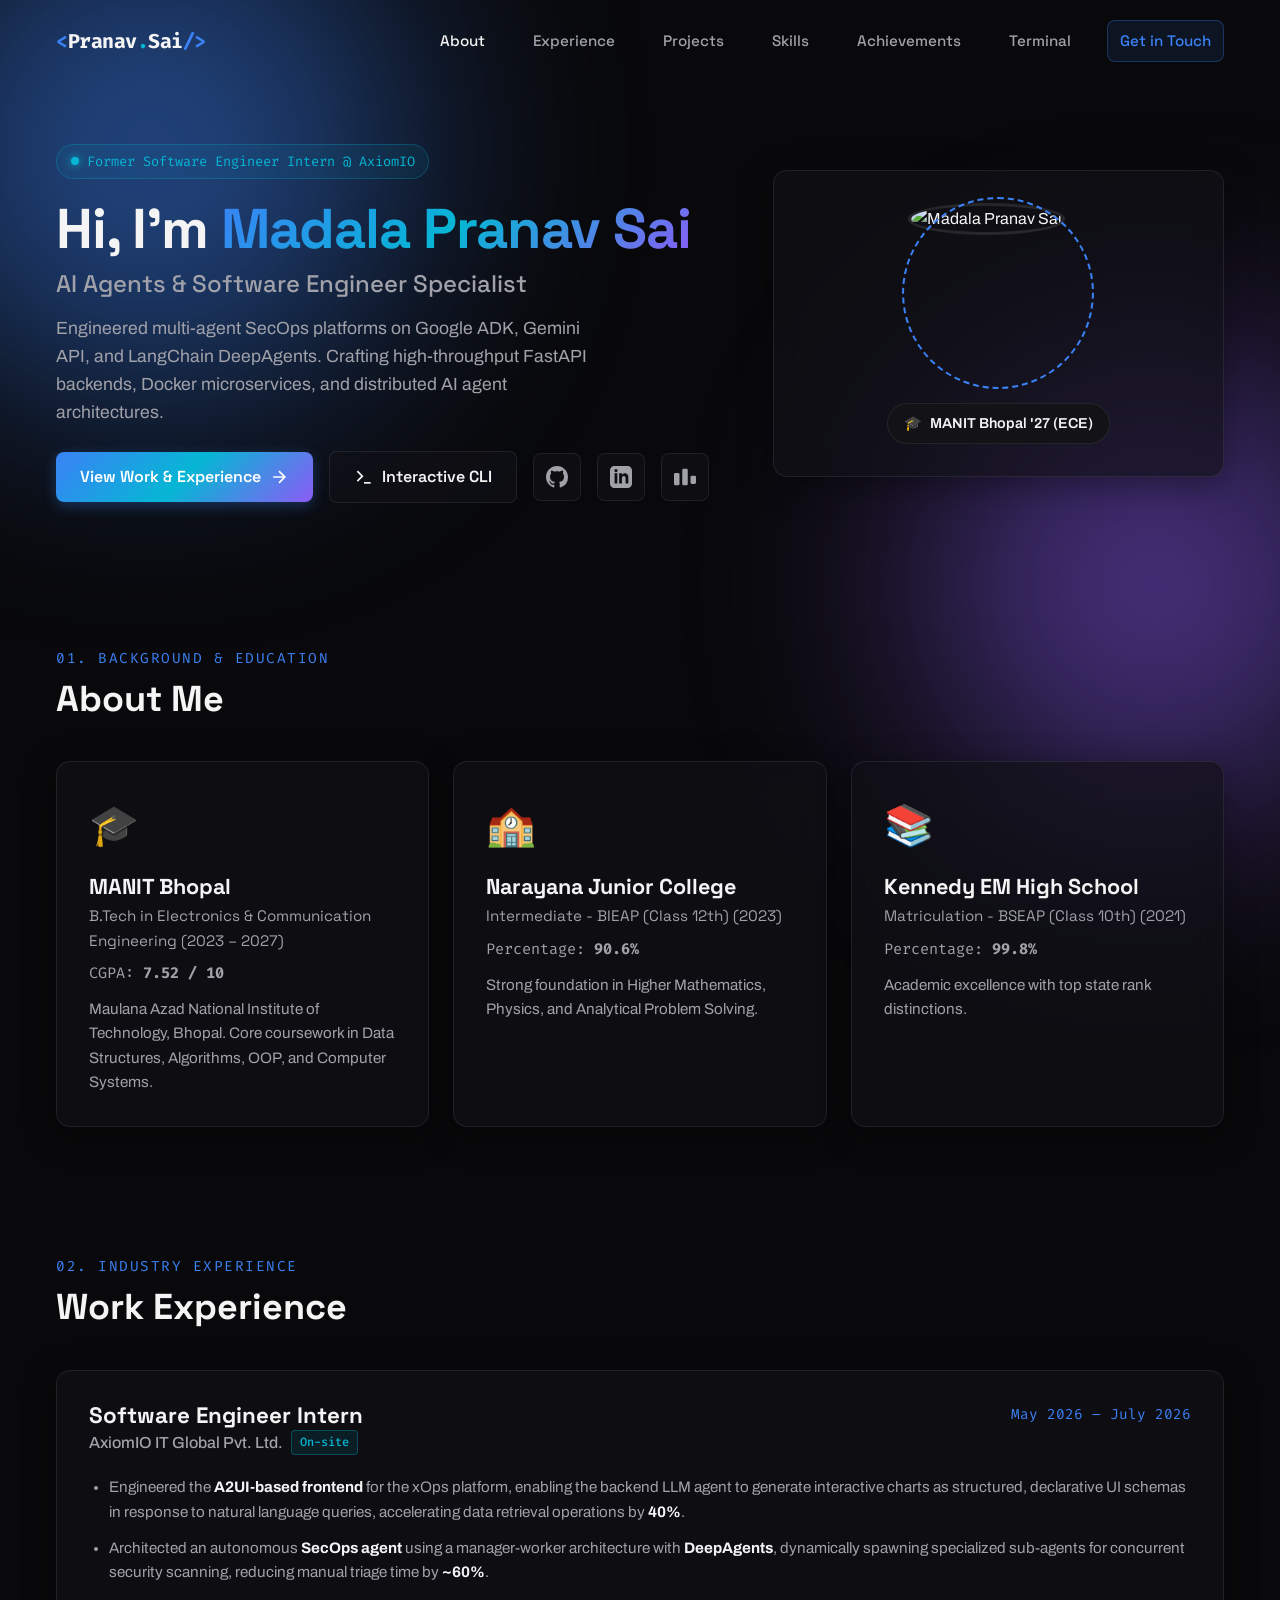
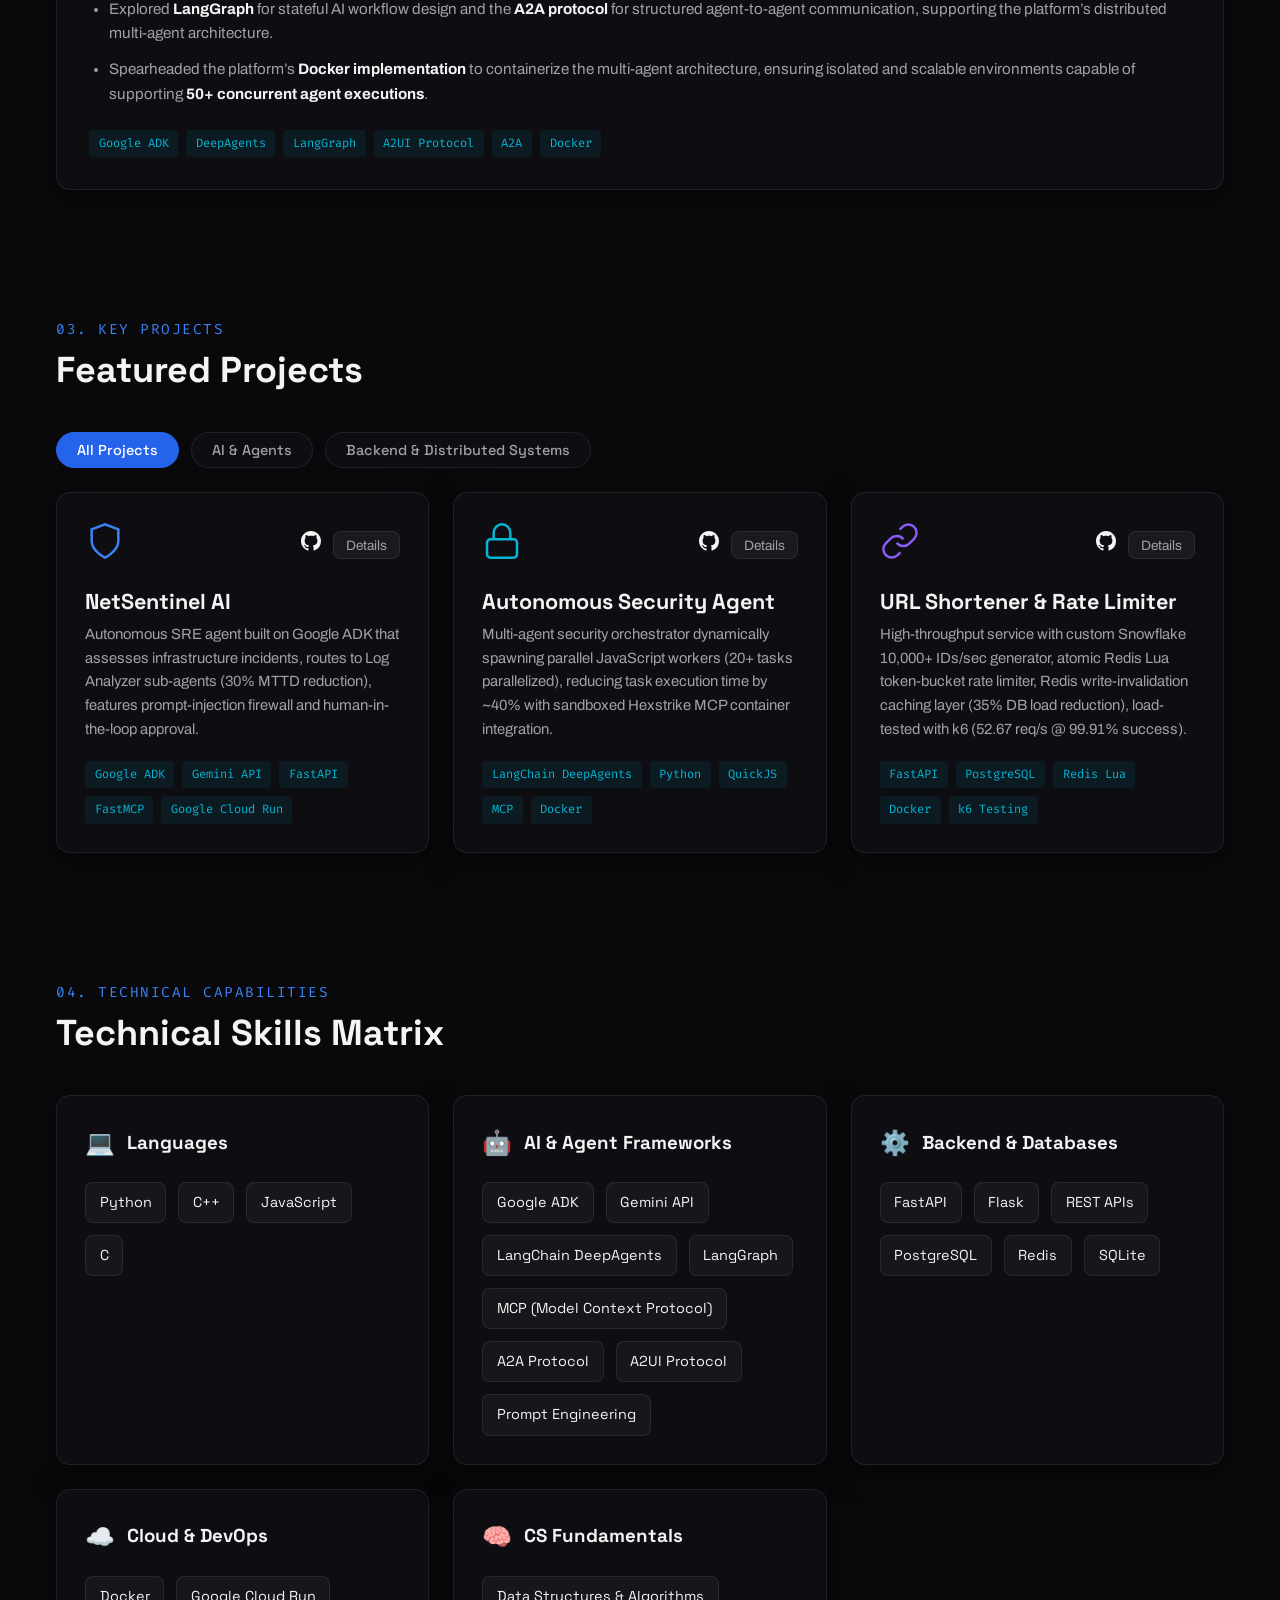
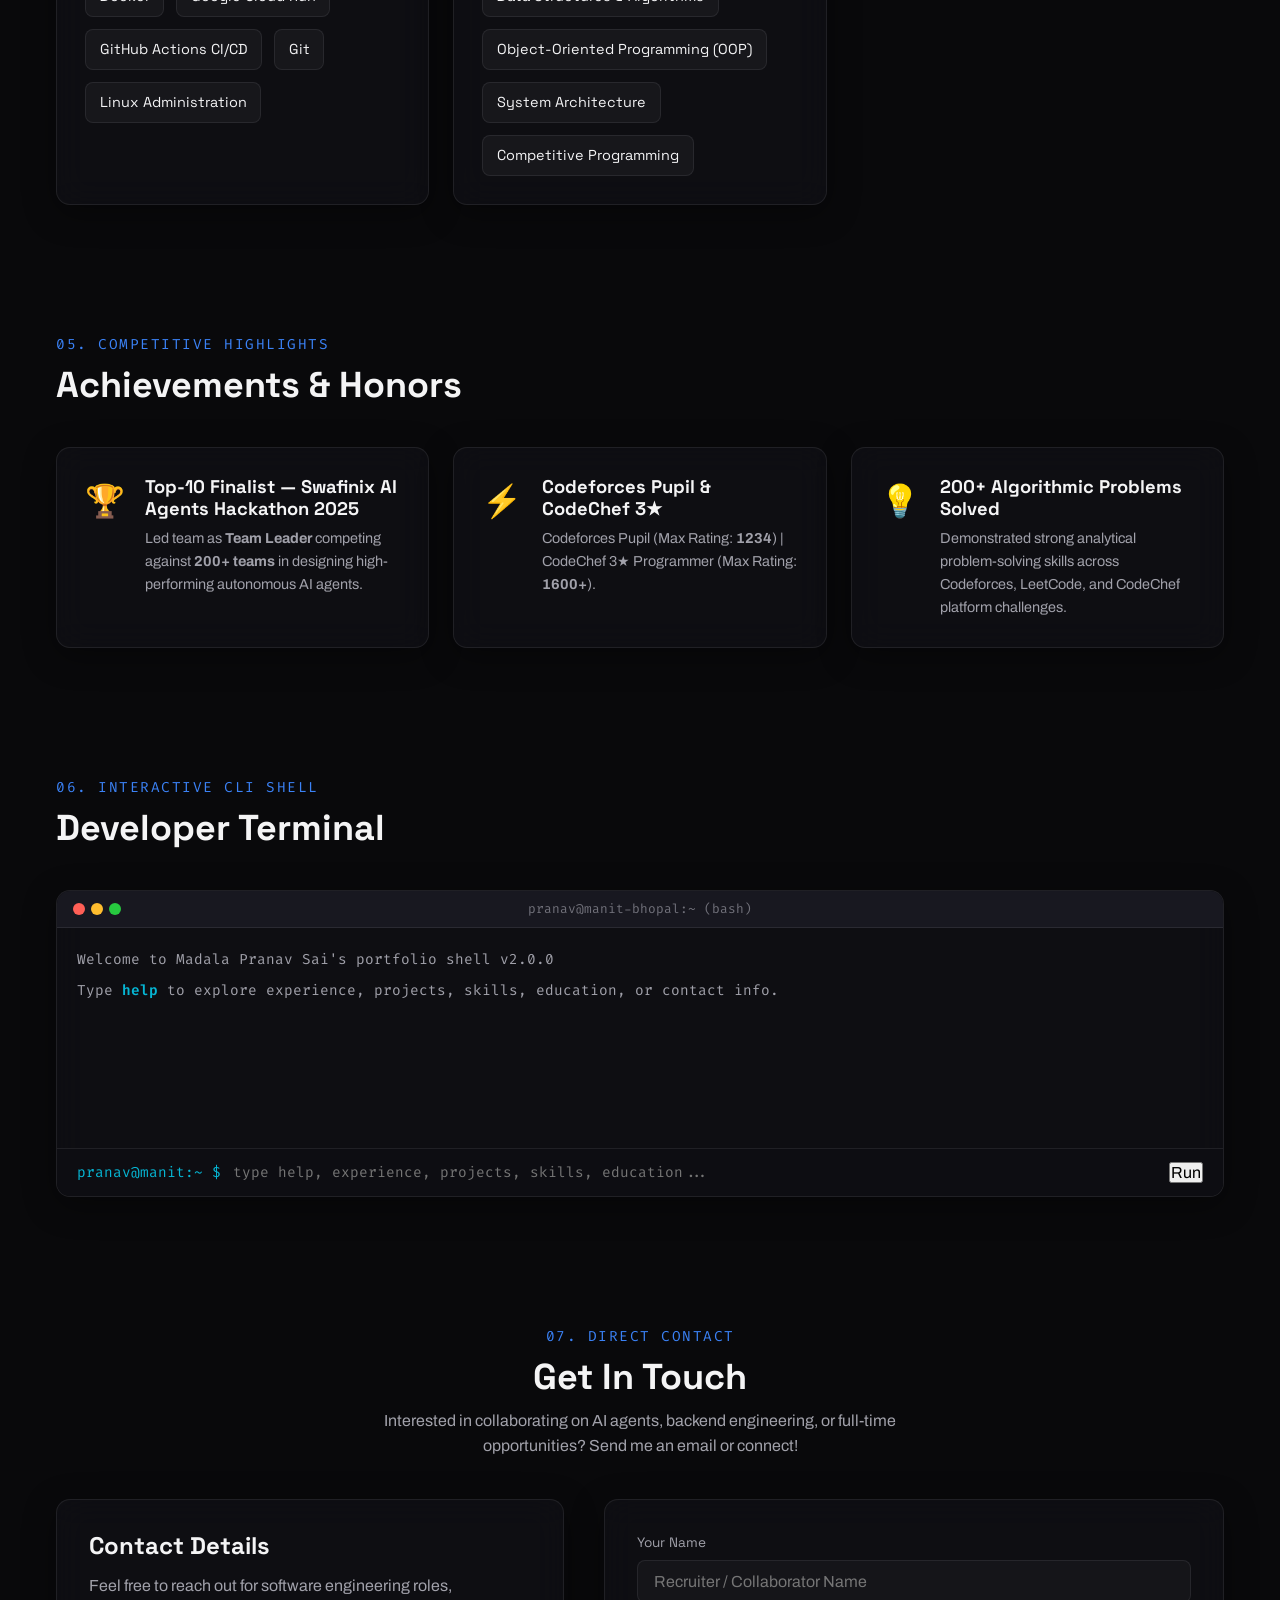
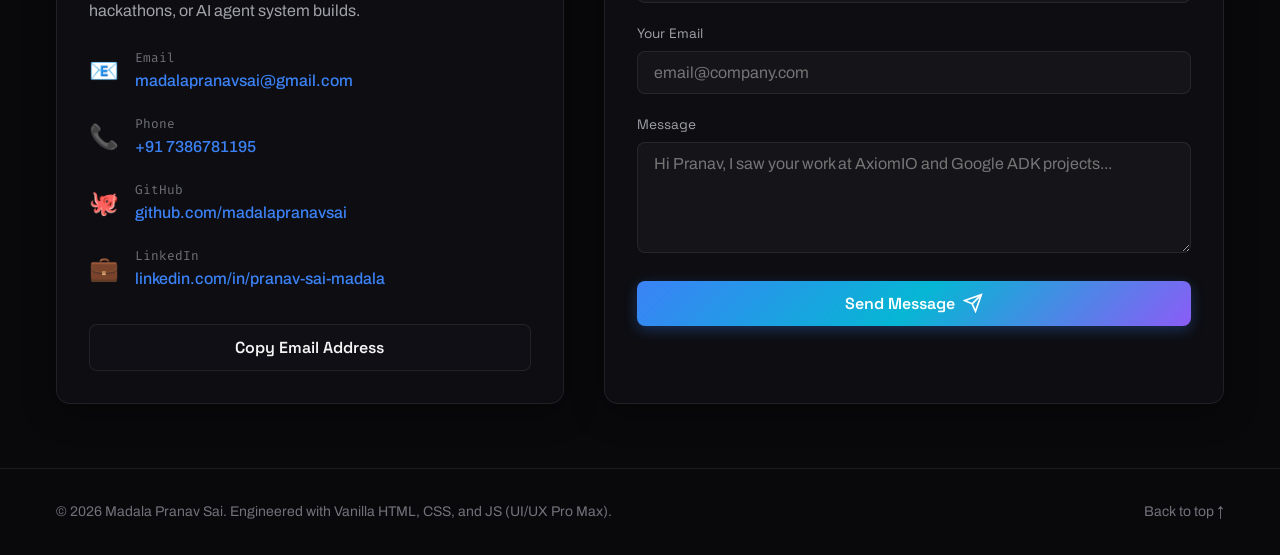
==== index.html @ f8df1060 "feat: initial commit for developer portfolio website with UI/UX Pro Max design system" ====
<!DOCTYPE html>
<html lang="en">
<head>
  <meta charset="UTF-8">
  <meta name="viewport" content="width=device-width, initial-scale=1.0">
  <title>Madala Pranav Sai | Software Engineer & AI Agents Specialist</title>
  <meta name="description" content="Portfolio of Madala Pranav Sai — Software Engineer Intern at AxiomIO, Google ADK & LangChain AI Agent Specialist, B.Tech ECE at MANIT Bhopal.">
  <meta property="og:title" content="Madala Pranav Sai | Portfolio">
  <meta property="og:description" content="Software Engineer specializing in AI Agents (Google ADK, LangChain), FastAPI, Cloud Run, Docker, and Security Systems.">
  <meta property="og:image" content="https://avatars.githubusercontent.com/u/201633219?v=4">
  <meta property="og:url" content="https://github.com/madalapranavsai">

  <!-- Google Fonts -->
  <link rel="preconnect" href="https://fonts.googleapis.com">
  <link rel="preconnect" href="https://fonts.gstatic.com" crossorigin>
  <link href="https://fonts.googleapis.com/css2?family=Archivo:ital,wght@0,300..900;1,300..900&family=Space+Grotesk:wght@300..700&family=Fira+Code:wght@400;500;600&display=swap" rel="stylesheet">

  <link rel="stylesheet" href="styles.css">
</head>
<body>

  <!-- Ambient Background Orbs -->
  <div class="ambient-glow orb-1"></div>
  <div class="ambient-glow orb-2"></div>

  <!-- Navigation Bar -->
  <header class="navbar" id="navbar">
    <div class="nav-container">
      <a href="#hero" class="nav-brand">
        <span class="brand-bracket">&lt;</span>Pranav<span class="brand-dot">.</span>Sai<span class="brand-bracket">/&gt;</span>
      </a>
      <nav class="nav-menu" id="nav-menu">
        <a href="#about" class="nav-link">About</a>
        <a href="#experience" class="nav-link">Experience</a>
        <a href="#projects" class="nav-link">Projects</a>
        <a href="#skills" class="nav-link">Skills</a>
        <a href="#achievements" class="nav-link">Achievements</a>
        <a href="#terminal" class="nav-link">Terminal</a>
        <a href="#contact" class="nav-link nav-cta">Get in Touch</a>
      </nav>
      <button class="hamburger" id="hamburger" aria-label="Toggle navigation">
        <span></span>
        <span></span>
        <span></span>
      </button>
    </div>
  </header>

  <!-- Hero Section -->
  <section class="hero-section" id="hero">
    <div class="container hero-container">
      <div class="hero-content">
        <div class="status-pill">
          <span class="status-dot"></span>
          <span>Former Software Engineer Intern @ AxiomIO</span>
        </div>
        <h1 class="hero-title">
          Hi, I'm <span class="gradient-text">Madala Pranav Sai</span>
        </h1>
        <h2 class="hero-subtitle">
          AI Agents & Software Engineer Specialist
        </h2>
        <p class="hero-description">
          Engineered multi-agent SecOps platforms on Google ADK, Gemini API, and LangChain DeepAgents. Crafting high-throughput FastAPI backends, Docker microservices, and distributed AI agent architectures.
        </p>

        <div class="hero-actions">
          <a href="#experience" class="btn btn-primary">
            <span>View Work &amp; Experience</span>
            <svg width="20" height="20" viewBox="0 0 24 24" fill="none" stroke="currentColor" stroke-width="2"><path d="M5 12h14M12 5l7 7-7 7"/></svg>
          </a>
          <a href="#terminal" class="btn btn-secondary">
            <svg width="20" height="20" viewBox="0 0 24 24" fill="none" stroke="currentColor" stroke-width="2"><polyline points="4 17 10 11 4 5"></polyline><line x1="12" y1="19" x2="20" y2="19"></line></svg>
            <span>Interactive CLI</span>
          </a>
          <a href="https://github.com/madalapranavsai" target="_blank" rel="noopener" class="btn btn-icon" title="GitHub">
            <svg width="22" height="22" viewBox="0 0 24 24" fill="currentColor"><path d="M12 0C5.37 0 0 5.37 0 12c0 5.31 3.435 9.795 8.205 11.385.6.105.825-.255.825-.57 0-.285-.015-1.23-.015-2.235-3.015.555-3.795-.735-4.035-1.41-.135-.345-.72-1.41-1.23-1.695-.42-.225-1.02-.78-.015-.795.945-.015 1.62.87 1.845 1.23 1.08 1.815 2.805 1.305 3.495.99.105-.78.42-1.305.765-1.605-2.67-.3-5.46-1.335-5.46-5.925 0-1.305.465-2.385 1.23-3.225-.12-.3-.54-1.53.12-3.18 0 0 1.005-.315 3.3 1.23.96-.27 1.98-.405 3-.405s2.04.135 3 .405c2.295-1.56 3.3-1.23 3.3-1.23.66 1.65.24 2.88.12 3.18.765.84 1.23 1.905 1.23 3.225 0 4.605-2.805 5.625-5.475 5.925.435.375.81 1.095.81 2.22 0 1.605-.015 2.895-.015 3.3 0 .315.225.69.825.57A12.02 12.02 0 0024 12c0-6.63-5.37-12-12-12z"/></svg>
          </a>
          <a href="https://linkedin.com/in/pranav-sai-madala" target="_blank" rel="noopener" class="btn btn-icon" title="LinkedIn">
            <svg width="22" height="22" viewBox="0 0 24 24" fill="currentColor"><path d="M19 0h-14c-2.761 0-5 2.239-5 5v14c0 2.761 2.239 5 5 5h14c2.762 0 5-2.239 5-5v-14c0-2.761-2.238-5-5-5zm-11 19h-3v-11h3v11zm-1.5-12.268c-.966 0-1.75-.79-1.75-1.764s.784-1.764 1.75-1.764 1.75.79 1.75 1.764-.783 1.764-1.75 1.764zm13.5 12.268h-3v-5.604c0-3.368-4-3.113-4 0v5.604h-3v-11h3v1.765c1.396-2.586 7-2.777 7 2.476v6.759z"/></svg>
          </a>
          <a href="https://codeforces.com/profile/madalapranavsai" target="_blank" rel="noopener" class="btn btn-icon" title="Codeforces">
            <svg width="22" height="22" viewBox="0 0 24 24" fill="currentColor"><path d="M4.5 7.5A1.5 1.5 0 0 1 6 9v10.5A1.5 1.5 0 0 1 4.5 21h-3A1.5 1.5 0 0 1 0 19.5V9A1.5 1.5 0 0 1 1.5 7.5h3zm9-4.5A1.5 1.5 0 0 1 15 4.5v15a1.5 1.5 0 0 1-1.5 1.5h-3A1.5 1.5 0 0 1 9 19.5v-15A1.5 1.5 0 0 1 10.5 3h3zm9 7.5a1.5 1.5 0 0 1 1.5 1.5v6a1.5 1.5 0 0 1-1.5 1.5h-3a1.5 1.5 0 0 1-1.5-1.5v-6a1.5 1.5 0 0 1 1.5-1.5h3z"/></svg>
          </a>
        </div>
      </div>

      <div class="hero-visual">
        <div class="avatar-card glass-card">
          <div class="avatar-wrapper">
            <img src="https://avatars.githubusercontent.com/u/201633219?v=4" alt="Madala Pranav Sai" class="avatar-img">
            <div class="avatar-ring"></div>
          </div>
          <div class="avatar-badge">
            <span class="badge-icon">🎓</span>
            <span>MANIT Bhopal '27 (ECE)</span>
          </div>
        </div>
      </div>
    </div>
  </section>

  <!-- About & Education Section -->
  <section class="section" id="about">
    <div class="container">
      <div class="section-header">
        <span class="section-tag">01. Background & Education</span>
        <h2 class="section-title">About Me</h2>
      </div>

      <div class="about-grid">
        <div class="about-card glass-card">
          <div class="card-icon">🎓</div>
          <h3>MANIT Bhopal</h3>
          <p class="card-subtitle">B.Tech in Electronics &amp; Communication Engineering (2023 – 2027)</p>
          <p class="card-meta">CGPA: <strong>7.52 / 10</strong></p>
          <p>Maulana Azad National Institute of Technology, Bhopal. Core coursework in Data Structures, Algorithms, OOP, and Computer Systems.</p>
        </div>

        <div class="about-card glass-card">
          <div class="card-icon">🏫</div>
          <h3>Narayana Junior College</h3>
          <p class="card-subtitle">Intermediate - BIEAP (Class 12th) (2023)</p>
          <p class="card-meta">Percentage: <strong>90.6%</strong></p>
          <p>Strong foundation in Higher Mathematics, Physics, and Analytical Problem Solving.</p>
        </div>

        <div class="about-card glass-card">
          <div class="card-icon">📚</div>
          <h3>Kennedy EM High School</h3>
          <p class="card-subtitle">Matriculation - BSEAP (Class 10th) (2021)</p>
          <p class="card-meta">Percentage: <strong>99.8%</strong></p>
          <p>Academic excellence with top state rank distinctions.</p>
        </div>
      </div>
    </div>
  </section>

  <!-- Work Experience Section -->
  <section class="section" id="experience">
    <div class="container">
      <div class="section-header">
        <span class="section-tag">02. Industry Experience</span>
        <h2 class="section-title">Work Experience</h2>
      </div>

      <div class="timeline">
        <div class="timeline-item glass-card">
          <div class="timeline-header">
            <div>
              <h3 class="role-title">Software Engineer Intern</h3>
              <p class="company-name">AxiomIO IT Global Pvt. Ltd. <span class="badge-on-site">On-site</span></p>
            </div>
            <span class="timeline-date">May 2026 – July 2026</span>
          </div>
          <ul class="timeline-bullets">
            <li>Engineered the <strong>A2UI-based frontend</strong> for the xOps platform, enabling the backend LLM agent to generate interactive charts as structured, declarative UI schemas in response to natural language queries, accelerating data retrieval operations by <strong>40%</strong>.</li>
            <li>Architected an autonomous <strong>SecOps agent</strong> using a manager-worker architecture with <strong>DeepAgents</strong>, dynamically spawning specialized sub-agents for concurrent security scanning, reducing manual triage time by <strong>~60%</strong>.</li>
            <li>Explored <strong>LangGraph</strong> for stateful AI workflow design and the <strong>A2A protocol</strong> for structured agent-to-agent communication, supporting the platform’s distributed multi-agent architecture.</li>
            <li>Spearheaded the platform’s <strong>Docker implementation</strong> to containerize the multi-agent architecture, ensuring isolated and scalable environments capable of supporting <strong>50+ concurrent agent executions</strong>.</li>
          </ul>
          <div class="timeline-tags">
            <span class="tag">Google ADK</span>
            <span class="tag">DeepAgents</span>
            <span class="tag">LangGraph</span>
            <span class="tag">A2UI Protocol</span>
            <span class="tag">A2A</span>
            <span class="tag">Docker</span>
          </div>
        </div>
      </div>
    </div>
  </section>

  <!-- Projects Section -->
  <section class="section" id="projects">
    <div class="container">
      <div class="section-header">
        <span class="section-tag">03. Key Projects</span>
        <h2 class="section-title">Featured Projects</h2>
      </div>

      <!-- Category Filter Tabs -->
      <div class="filter-tabs" id="project-filters">
        <button class="filter-btn active" data-filter="all">All Projects</button>
        <button class="filter-btn" data-filter="ai-agents">AI &amp; Agents</button>
        <button class="filter-btn" data-filter="systems">Backend &amp; Distributed Systems</button>
      </div>

      <!-- Project Cards Grid -->
      <div class="projects-grid" id="projects-grid">

        <!-- Project 1: NetSentinel AI -->
        <article class="project-card glass-card" data-category="ai-agents">
          <div class="project-header">
            <div class="project-folder">
              <svg width="40" height="40" viewBox="0 0 24 24" fill="none" stroke="var(--color-accent-blue)" stroke-width="1.5"><path d="M12 22s8-4 8-10V5l-8-3-8 3v7c0 6 8 10 8 10z"/></svg>
            </div>
            <div class="project-links">
              <a href="https://github.com/madalapranavsai/NetSentinel-AI" target="_blank" rel="noopener" aria-label="GitHub Repo">
                <svg width="20" height="20" viewBox="0 0 24 24" fill="currentColor"><path d="M12 0C5.37 0 0 5.37 0 12c0 5.31 3.435 9.795 8.205 11.385.6.105.825-.255.825-.57 0-.285-.015-1.23-.015-2.235-3.015.555-3.795-.735-4.035-1.41-.135-.345-.72-1.41-1.23-1.695-.42-.225-1.02-.78-.015-.795.945-.015 1.62.87 1.845 1.23 1.08 1.815 2.805 1.305 3.495.99.105-.78.42-1.305.765-1.605-2.67-.3-5.46-1.335-5.46-5.925 0-1.305.465-2.385 1.23-3.225-.12-.3-.54-1.53.12-3.18 0 0 1.005-.315 3.3 1.23.96-.27 1.98-.405 3-.405s2.04.135 3 .405c2.295-1.56 3.3-1.23 3.3-1.23.66 1.65.24 2.88.12 3.18.765.84 1.23 1.905 1.23 3.225 0 4.605-2.805 5.625-5.475 5.925.435.375.81 1.095.81 2.22 0 1.605-.015 2.895-.015 3.3 0 .315.225.69.825.57A12.02 12.02 0 0024 12c0-6.63-5.37-12-12-12z"/></svg>
              </a>
              <button class="btn-details" data-modal="modal-netsentinel">Details</button>
            </div>
          </div>
          <h3 class="project-title">NetSentinel AI</h3>
          <p class="project-desc">Autonomous SRE agent built on Google ADK that assesses infrastructure incidents, routes to Log Analyzer sub-agents (30% MTTD reduction), features prompt-injection firewall and human-in-the-loop approval.</p>
          <div class="project-tags">
            <span class="tag">Google ADK</span>
            <span class="tag">Gemini API</span>
            <span class="tag">FastAPI</span>
            <span class="tag">FastMCP</span>
            <span class="tag">Google Cloud Run</span>
          </div>
        </article>

        <!-- Project 2: Autonomous Security Agent -->
        <article class="project-card glass-card" data-category="ai-agents">
          <div class="project-header">
            <div class="project-folder">
              <svg width="40" height="40" viewBox="0 0 24 24" fill="none" stroke="var(--color-accent-cyan)" stroke-width="1.5"><rect x="3" y="11" width="18" height="11" rx="2" ry="2"></rect><path d="M7 11V7a5 5 0 0 1 10 0v4"></path></svg>
            </div>
            <div class="project-links">
              <a href="https://github.com/madalapranavsai/security-agent" target="_blank" rel="noopener" aria-label="GitHub Repo">
                <svg width="20" height="20" viewBox="0 0 24 24" fill="currentColor"><path d="M12 0C5.37 0 0 5.37 0 12c0 5.31 3.435 9.795 8.205 11.385.6.105.825-.255.825-.57 0-.285-.015-1.23-.015-2.235-3.015.555-3.795-.735-4.035-1.41-.135-.345-.72-1.41-1.23-1.695-.42-.225-1.02-.78-.015-.795.945-.015 1.62.87 1.845 1.23 1.08 1.815 2.805 1.305 3.495.99.105-.78.42-1.305.765-1.605-2.67-.3-5.46-1.335-5.46-5.925 0-1.305.465-2.385 1.23-3.225-.12-.3-.54-1.53.12-3.18 0 0 1.005-.315 3.3 1.23.96-.27 1.98-.405 3-.405s2.04.135 3 .405c2.295-1.56 3.3-1.23 3.3-1.23.66 1.65.24 2.88.12 3.18.765.84 1.23 1.905 1.23 3.225 0 4.605-2.805 5.625-5.475 5.925.435.375.81 1.095.81 2.22 0 1.605-.015 2.895-.015 3.3 0 .315.225.69.825.57A12.02 12.02 0 0024 12c0-6.63-5.37-12-12-12z"/></svg>
              </a>
              <button class="btn-details" data-modal="modal-secagent">Details</button>
            </div>
          </div>
          <h3 class="project-title">Autonomous Security Agent</h3>
          <p class="project-desc">Multi-agent security orchestrator dynamically spawning parallel JavaScript workers (20+ tasks parallelized), reducing task execution time by ~40% with sandboxed Hexstrike MCP container integration.</p>
          <div class="project-tags">
            <span class="tag">LangChain DeepAgents</span>
            <span class="tag">Python</span>
            <span class="tag">QuickJS</span>
            <span class="tag">MCP</span>
            <span class="tag">Docker</span>
          </div>
        </article>

        <!-- Project 3: URL Shortener & Rate Limiter -->
        <article class="project-card glass-card" data-category="systems">
          <div class="project-header">
            <div class="project-folder">
              <svg width="40" height="40" viewBox="0 0 24 24" fill="none" stroke="var(--color-accent-violet)" stroke-width="1.5"><path d="M10 13a5 5 0 0 0 7.54.54l3-3a5 5 0 0 0-7.07-7.07l-1.72 1.71"/><path d="M14 11a5 5 0 0 0-7.54-.54l-3 3a5 5 0 0 0 7.07 7.07l1.71-1.71"/></svg>
            </div>
            <div class="project-links">
              <a href="https://github.com/madalapranavsai/shortner" target="_blank" rel="noopener" aria-label="GitHub Repo">
                <svg width="20" height="20" viewBox="0 0 24 24" fill="currentColor"><path d="M12 0C5.37 0 0 5.37 0 12c0 5.31 3.435 9.795 8.205 11.385.6.105.825-.255.825-.57 0-.285-.015-1.23-.015-2.235-3.015.555-3.795-.735-4.035-1.41-.135-.345-.72-1.41-1.23-1.695-.42-.225-1.02-.78-.015-.795.945-.015 1.62.87 1.845 1.23 1.08 1.815 2.805 1.305 3.495.99.105-.78.42-1.305.765-1.605-2.67-.3-5.46-1.335-5.46-5.925 0-1.305.465-2.385 1.23-3.225-.12-.3-.54-1.53.12-3.18 0 0 1.005-.315 3.3 1.23.96-.27 1.98-.405 3-.405s2.04.135 3 .405c2.295-1.56 3.3-1.23 3.3-1.23.66 1.65.24 2.88.12 3.18.765.84 1.23 1.905 1.23 3.225 0 4.605-2.805 5.625-5.475 5.925.435.375.81 1.095.81 2.22 0 1.605-.015 2.895-.015 3.3 0 .315.225.69.825.57A12.02 12.02 0 0024 12c0-6.63-5.37-12-12-12z"/></svg>
              </a>
              <button class="btn-details" data-modal="modal-shortener">Details</button>
            </div>
          </div>
          <h3 class="project-title">URL Shortener &amp; Rate Limiter</h3>
          <p class="project-desc">High-throughput service with custom Snowflake 10,000+ IDs/sec generator, atomic Redis Lua token-bucket rate limiter, Redis write-invalidation caching layer (35% DB load reduction), load-tested with k6 (52.67 req/s @ 99.91% success).</p>
          <div class="project-tags">
            <span class="tag">FastAPI</span>
            <span class="tag">PostgreSQL</span>
            <span class="tag">Redis Lua</span>
            <span class="tag">Docker</span>
            <span class="tag">k6 Testing</span>
          </div>
        </article>

      </div>
    </div>
  </section>

  <!-- Technical Skills Section -->
  <section class="section" id="skills">
    <div class="container">
      <div class="section-header">
        <span class="section-tag">04. Technical Capabilities</span>
        <h2 class="section-title">Technical Skills Matrix</h2>
      </div>

      <div class="skills-grid">
        
        <!-- Languages -->
        <div class="skill-category glass-card">
          <div class="category-header">
            <span class="category-icon">💻</span>
            <h3>Languages</h3>
          </div>
          <div class="skill-chips">
            <div class="skill-chip"><span>Python</span></div>
            <div class="skill-chip"><span>C++</span></div>
            <div class="skill-chip"><span>JavaScript</span></div>
            <div class="skill-chip"><span>C</span></div>
          </div>
        </div>

        <!-- AI & Agents -->
        <div class="skill-category glass-card">
          <div class="category-header">
            <span class="category-icon">🤖</span>
            <h3>AI &amp; Agent Frameworks</h3>
          </div>
          <div class="skill-chips">
            <div class="skill-chip"><span>Google ADK</span></div>
            <div class="skill-chip"><span>Gemini API</span></div>
            <div class="skill-chip"><span>LangChain DeepAgents</span></div>
            <div class="skill-chip"><span>LangGraph</span></div>
            <div class="skill-chip"><span>MCP (Model Context Protocol)</span></div>
            <div class="skill-chip"><span>A2A Protocol</span></div>
            <div class="skill-chip"><span>A2UI Protocol</span></div>
            <div class="skill-chip"><span>Prompt Engineering</span></div>
          </div>
        </div>

        <!-- Backend & Databases -->
        <div class="skill-category glass-card">
          <div class="category-header">
            <span class="category-icon">⚙️</span>
            <h3>Backend &amp; Databases</h3>
          </div>
          <div class="skill-chips">
            <div class="skill-chip"><span>FastAPI</span></div>
            <div class="skill-chip"><span>Flask</span></div>
            <div class="skill-chip"><span>REST APIs</span></div>
            <div class="skill-chip"><span>PostgreSQL</span></div>
            <div class="skill-chip"><span>Redis</span></div>
            <div class="skill-chip"><span>SQLite</span></div>
          </div>
        </div>

        <!-- Cloud & DevOps -->
        <div class="skill-category glass-card">
          <div class="category-header">
            <span class="category-icon">☁️</span>
            <h3>Cloud &amp; DevOps</h3>
          </div>
          <div class="skill-chips">
            <div class="skill-chip"><span>Docker</span></div>
            <div class="skill-chip"><span>Google Cloud Run</span></div>
            <div class="skill-chip"><span>GitHub Actions CI/CD</span></div>
            <div class="skill-chip"><span>Git</span></div>
            <div class="skill-chip"><span>Linux Administration</span></div>
          </div>
        </div>

        <!-- CS Fundamentals -->
        <div class="skill-category glass-card">
          <div class="category-header">
            <span class="category-icon">🧠</span>
            <h3>CS Fundamentals</h3>
          </div>
          <div class="skill-chips">
            <div class="skill-chip"><span>Data Structures &amp; Algorithms</span></div>
            <div class="skill-chip"><span>Object-Oriented Programming (OOP)</span></div>
            <div class="skill-chip"><span>System Architecture</span></div>
            <div class="skill-chip"><span>Competitive Programming</span></div>
          </div>
        </div>

      </div>
    </div>
  </section>

  <!-- Achievements Section -->
  <section class="section" id="achievements">
    <div class="container">
      <div class="section-header">
        <span class="section-tag">05. Competitive Highlights</span>
        <h2 class="section-title">Achievements &amp; Honors</h2>
      </div>

      <div class="achievements-grid">
        <div class="achievement-card glass-card">
          <div class="achievement-icon">🏆</div>
          <div class="achievement-content">
            <h3>Top-10 Finalist — Swafinix AI Agents Hackathon 2025</h3>
            <p>Led team as <strong>Team Leader</strong> competing against <strong>200+ teams</strong> in designing high-performing autonomous AI agents.</p>
          </div>
        </div>

        <div class="achievement-card glass-card">
          <div class="achievement-icon">⚡</div>
          <div class="achievement-content">
            <h3>Codeforces Pupil &amp; CodeChef 3★</h3>
            <p>Codeforces Pupil (Max Rating: <strong>1234</strong>) | CodeChef 3★ Programmer (Max Rating: <strong>1600+</strong>).</p>
          </div>
        </div>

        <div class="achievement-card glass-card">
          <div class="achievement-icon">💡</div>
          <div class="achievement-content">
            <h3>200+ Algorithmic Problems Solved</h3>
            <p>Demonstrated strong analytical problem-solving skills across Codeforces, LeetCode, and CodeChef platform challenges.</p>
          </div>
        </div>
      </div>
    </div>
  </section>

  <!-- Interactive Terminal Section -->
  <section class="section" id="terminal">
    <div class="container">
      <div class="section-header">
        <span class="section-tag">06. Interactive CLI Shell</span>
        <h2 class="section-title">Developer Terminal</h2>
      </div>

      <div class="terminal-card glass-card">
        <div class="terminal-header">
          <div class="terminal-dots">
            <span class="dot dot-red"></span>
            <span class="dot dot-yellow"></span>
            <span class="dot dot-green"></span>
          </div>
          <div class="terminal-title">pranav@manit-bhopal:~ (bash)</div>
        </div>
        <div class="terminal-body" id="terminal-output">
          <div class="terminal-line">Welcome to Madala Pranav Sai's portfolio shell v2.0.0</div>
          <div class="terminal-line">Type <span class="cmd-highlight">help</span> to explore experience, projects, skills, education, or contact info.</div>
        </div>
        <form class="terminal-input-row" id="terminal-form">
          <span class="prompt-user">pranav@manit:~ $</span>
          <input type="text" id="terminal-input" class="terminal-input" autocomplete="off" placeholder="type help, experience, projects, skills, education..." aria-label="Terminal command input">
          <button type="submit" class="sr-only">Run</button>
        </form>
      </div>
    </div>
  </section>

  <!-- Contact Section -->
  <section class="section" id="contact">
    <div class="container">
      <div class="section-header center">
        <span class="section-tag">07. Direct Contact</span>
        <h2 class="section-title">Get In Touch</h2>
        <p class="section-subtitle">Interested in collaborating on AI agents, backend engineering, or full-time opportunities? Send me an email or connect!</p>
      </div>

      <div class="contact-wrapper">
        <div class="contact-info glass-card">
          <h3>Contact Details</h3>
          <p>Feel free to reach out for software engineering roles, hackathons, or AI agent system builds.</p>

          <div class="contact-details">
            <div class="contact-item">
              <span class="contact-icon">📧</span>
              <div>
                <span class="contact-label">Email</span>
                <a href="mailto:madalapranavsai@gmail.com" class="contact-value">madalapranavsai@gmail.com</a>
              </div>
            </div>

            <div class="contact-item">
              <span class="contact-icon">📞</span>
              <div>
                <span class="contact-label">Phone</span>
                <span class="contact-value">+91 7386781195</span>
              </div>
            </div>

            <div class="contact-item">
              <span class="contact-icon">🐙</span>
              <div>
                <span class="contact-label">GitHub</span>
                <a href="https://github.com/madalapranavsai" target="_blank" rel="noopener" class="contact-value">github.com/madalapranavsai</a>
              </div>
            </div>

            <div class="contact-item">
              <span class="contact-icon">💼</span>
              <div>
                <span class="contact-label">LinkedIn</span>
                <a href="https://linkedin.com/in/pranav-sai-madala" target="_blank" rel="noopener" class="contact-value">linkedin.com/in/pranav-sai-madala</a>
              </div>
            </div>
          </div>

          <div class="quick-copy">
            <button class="btn btn-secondary width-full" id="btn-copy-email">
              <span>Copy Email Address</span>
            </button>
          </div>
        </div>

        <form class="contact-form glass-card" id="contact-form">
          <div class="form-group">
            <label for="name">Your Name</label>
            <input type="text" id="name" name="name" required placeholder="Recruiter / Collaborator Name">
          </div>
          <div class="form-group">
            <label for="email">Your Email</label>
            <input type="email" id="email" name="email" required placeholder="email@company.com">
          </div>
          <div class="form-group">
            <label for="message">Message</label>
            <textarea id="message" name="message" rows="5" required placeholder="Hi Pranav, I saw your work at AxiomIO and Google ADK projects..."></textarea>
          </div>
          <button type="submit" class="btn btn-primary width-full">
            <span>Send Message</span>
            <svg width="20" height="20" viewBox="0 0 24 24" fill="none" stroke="currentColor" stroke-width="2"><line x1="22" y1="2" x2="11" y2="13"></line><polygon points="22 2 15 22 11 13 2 9 22 2"></polygon></svg>
          </button>
        </form>
      </div>
    </div>
  </section>

  <!-- Footer -->
  <footer class="footer">
    <div class="container footer-container">
      <div class="footer-text">
        <p>&copy; <span id="current-year">2026</span> Madala Pranav Sai. Engineered with Vanilla HTML, CSS, and JS (UI/UX Pro Max).</p>
      </div>
      <div class="footer-links">
        <a href="#hero">Back to top ↑</a>
      </div>
    </div>
  </footer>

  <!-- Modals for Detailed Case Studies -->
  <!-- Modal 1: NetSentinel AI -->
  <dialog class="modal glass-modal" id="modal-netsentinel">
    <div class="modal-content">
      <button class="modal-close" data-close-modal>&times;</button>
      <div class="modal-header">
        <span class="modal-tag">Google ADK &bull; Gemini API &bull; FastAPI &bull; Docker</span>
        <h2>NetSentinel AI</h2>
      </div>
      <div class="modal-body">
        <p><strong>NetSentinel AI</strong> is an autonomous SRE incident resolution agent built on <strong>Google ADK</strong> that assesses infrastructure incidents and routes them to specialized Log Analyzer sub-agents, reducing mean time-to-diagnose (MTTD) by 30%.</p>
        <h4>Key Technical Accomplishments:</h4>
        <ul>
          <li><strong>Human-in-the-Loop Workflow:</strong> Features a SQLite-backed queue and REST endpoints enabling operators to review &amp; resolve 100+ system alerts daily.</li>
          <li><strong>Prompt-Injection Firewall &amp; Memory:</strong> Persistent JSON-backed incident memory allowing agent to reuse past resolutions, cutting repeat incident response times by 45%.</li>
          <li><strong>CI/CD &amp; Deployment:</strong> Unit/integration test suite with 85% code coverage, GitHub Actions CI pipeline, and secure Google Cloud Run deployment.</li>
        </ul>
      </div>
      <div class="modal-footer">
        <a href="https://github.com/madalapranavsai/NetSentinel-AI" target="_blank" rel="noopener" class="btn btn-primary">View GitHub Repository</a>
      </div>
    </div>
  </dialog>

  <!-- Modal 2: Autonomous Security Agent -->
  <dialog class="modal glass-modal" id="modal-secagent">
    <div class="modal-content">
      <button class="modal-close" data-close-modal>&times;</button>
      <div class="modal-header">
        <span class="modal-tag">LangChain DeepAgents &bull; QuickJS &bull; MCP &bull; Docker</span>
        <h2>Autonomous Security Agent</h2>
      </div>
      <div class="modal-body">
        <p>Dynamic multi-agent security orchestrator where a supervisor agent generates JavaScript workflows at runtime to parallelize 20+ delegated security tasks simultaneously.</p>
        <h4>Key Technical Accomplishments:</h4>
        <ul>
          <li><strong>Parallel Worker Execution:</strong> Reduced task execution time by ~40% (10 min &rarr; 6 min) by replacing sequential sub-agent execution with dynamically spawned parallel workers.</li>
          <li><strong>Sandboxed Tooling Access:</strong> Integrated Hexstrike MCP running in an isolated Docker container, providing sandboxed, on-demand security tooling access to 10+ parallel worker sub-agents.</li>
        </ul>
      </div>
      <div class="modal-footer">
        <a href="https://github.com/madalapranavsai/security-agent" target="_blank" rel="noopener" class="btn btn-primary">View GitHub Repository</a>
      </div>
    </div>
  </dialog>

  <!-- Modal 3: URL Shortener & Rate Limiter -->
  <dialog class="modal glass-modal" id="modal-shortener">
    <div class="modal-content">
      <button class="modal-close" data-close-modal>&times;</button>
      <div class="modal-header">
        <span class="modal-tag">FastAPI &bull; PostgreSQL &bull; Redis Lua &bull; k6</span>
        <h2>URL Shortener &amp; Rate Limiter</h2>
      </div>
      <div class="modal-body">
        <p>A high-performance URL shortening and rate-limiting service built to handle high concurrency with zero collision risks.</p>
        <h4>Key Technical Accomplishments:</h4>
        <ul>
          <li><strong>Snowflake ID Generator:</strong> Thread-safe, clock-drift resilient generator capable of producing 10,000+ unique IDs/sec without shared DB counters.</li>
          <li><strong>Redis Token-Bucket Limiter:</strong> Enforces 100 requests/min limit using atomic Redis Lua scripts to eliminate race conditions.</li>
          <li><strong>Performance &amp; Load Testing:</strong> Redis caching with write invalidation reduced DB load by 35%. Load-tested with k6 at 50 concurrent users, sustaining 52.67 req/s at 99.91% success rate (p50: 6.96ms).</li>
        </ul>
      </div>
      <div class="modal-footer">
        <a href="https://github.com/madalapranavsai/shortner" target="_blank" rel="noopener" class="btn btn-primary">View GitHub Repository</a>
      </div>
    </div>
  </dialog>

  <!-- Toast Container -->
  <div class="toast-container" id="toast-container"></div>

  <script src="app.js"></script>
</body>
</html>
---- styles.css ----
/* ==========================================================================
   UI/UX PRO MAX - OLED DARK DESIGN SYSTEM
   Developer Portfolio for Madala Pranav Sai
   ========================================================================== */

:root {
  /* Color Tokens */
  --color-bg-base: #09090b;
  --color-bg-surface: #121217;
  --color-bg-glass: rgba(18, 18, 24, 0.65);
  --color-bg-glass-hover: rgba(28, 28, 38, 0.85);

  --color-text-main: #f4f4f5;
  --color-text-muted: #a1a1aa;
  --color-text-dim: #71717a;

  --color-border: rgba(255, 255, 255, 0.08);
  --color-border-hover: rgba(59, 130, 246, 0.4);

  /* Accents & Gradients */
  --color-accent: #2563eb;
  --color-accent-blue: #3b82f6;
  --color-accent-cyan: #06b6d4;
  --color-accent-violet: #8b5cf6;
  --gradient-accent: linear-gradient(135deg, #3b82f6 0%, #06b6d4 50%, #8b5cf6 100%);
  --gradient-glow: radial-gradient(circle, rgba(59, 130, 246, 0.15) 0%, rgba(9, 9, 11, 0) 70%);

  /* Typography */
  --font-family-sans: 'Space Grotesk', -apple-system, BlinkMacSystemFont, sans-serif;
  --font-family-body: 'Archivo', -apple-system, BlinkMacSystemFont, sans-serif;
  --font-family-mono: 'Fira Code', monospace;

  /* Spacing Scale */
  --space-xs: 0.5rem;   /* 8px */
  --space-sm: 1rem;     /* 16px */
  --space-md: 1.5rem;   /* 24px */
  --space-lg: 2.5rem;   /* 40px */
  --space-xl: 4rem;     /* 64px */

  /* Borders & Shadows */
  --radius-sm: 8px;
  --radius-md: 14px;
  --radius-lg: 20px;
  --radius-full: 9999px;
  --shadow-glass: 0 8px 32px 0 rgba(0, 0, 0, 0.37);
  --shadow-glow: 0 0 20px rgba(59, 130, 246, 0.25);

  /* Transitions */
  --transition-fast: 150ms cubic-bezier(0.4, 0, 0.2, 1);
  --transition-normal: 250ms cubic-bezier(0.4, 0, 0.2, 1);
}

/* Base Reset */
*, *::before, *::after {
  box-sizing: border-box;
  margin: 0;
  padding: 0;
}

html {
  scroll-behavior: smooth;
  font-size: 16px;
}

body {
  background-color: var(--color-bg-base);
  color: var(--color-text-main);
  font-family: var(--font-family-body);
  line-height: 1.6;
  overflow-x: hidden;
  position: relative;
  min-height: 100vh;
}

/* Ambient Glowing Background Orbs */
.ambient-glow {
  position: fixed;
  border-radius: 50%;
  filter: blur(120px);
  z-index: -1;
  pointer-events: none;
  opacity: 0.5;
}

.orb-1 {
  width: 500px;
  height: 500px;
  background: var(--color-accent-blue);
  top: -100px;
  left: -100px;
}

.orb-2 {
  width: 450px;
  height: 450px;
  background: var(--color-accent-violet);
  bottom: 10%;
  right: -100px;
}

/* Typography Utilities */
h1, h2, h3, h4, h5, h6 {
  font-family: var(--font-family-sans);
  color: var(--color-text-main);
  line-height: 1.2;
}

.gradient-text {
  background: var(--gradient-accent);
  -webkit-background-clip: text;
  -webkit-text-fill-color: transparent;
  background-clip: text;
}

.highlight-text {
  color: var(--color-accent-cyan);
}

a {
  color: inherit;
  text-decoration: none;
  transition: color var(--transition-fast);
}

button, input, textarea {
  font-family: inherit;
  font-size: inherit;
}

/* Glassmorphism Card Baseline */
.glass-card {
  background: var(--color-bg-glass);
  backdrop-filter: blur(16px);
  -webkit-backdrop-filter: blur(16px);
  border: 1px solid var(--color-border);
  border-radius: var(--radius-md);
  box-shadow: var(--shadow-glass);
  transition: transform var(--transition-normal), border-color var(--transition-normal), box-shadow var(--transition-normal);
}

.glass-card:hover {
  border-color: var(--color-border-hover);
  box-shadow: var(--shadow-glow);
}

/* Layout Container */
.container {
  width: 100%;
  max-width: 1200px;
  margin: 0 auto;
  padding: 0 var(--space-sm);
}

.section {
  padding: var(--space-xl) 0;
}

.section-header {
  margin-bottom: var(--space-lg);
}

.section-header.center {
  text-align: center;
}

.section-tag {
  font-family: var(--font-family-mono);
  color: var(--color-accent-blue);
  font-size: 0.9rem;
  text-transform: uppercase;
  letter-spacing: 1.5px;
  display: block;
  margin-bottom: var(--space-xs);
}

.section-title {
  font-size: 2.25rem;
  font-weight: 700;
}

.section-subtitle {
  color: var(--color-text-muted);
  max-width: 600px;
  margin: var(--space-xs) auto 0;
}

/* Navigation Bar */
.navbar {
  position: fixed;
  top: 0;
  left: 0;
  width: 100%;
  z-index: 1000;
  padding: 1.25rem 0;
  transition: background var(--transition-normal), padding var(--transition-normal), border-color var(--transition-normal);
}

.navbar.scrolled {
  background: rgba(9, 9, 11, 0.85);
  backdrop-filter: blur(16px);
  -webkit-backdrop-filter: blur(16px);
  border-bottom: 1px solid var(--color-border);
  padding: 0.85rem 0;
}

.nav-container {
  display: flex;
  justify-content: space-between;
  align-items: center;
  max-width: 1200px;
  margin: 0 auto;
  padding: 0 var(--space-sm);
}

.nav-brand {
  font-family: var(--font-family-mono);
  font-size: 1.25rem;
  font-weight: 700;
  letter-spacing: -0.5px;
}

.brand-bracket { color: var(--color-accent-blue); }
.brand-dot { color: var(--color-accent-cyan); }

.nav-menu {
  display: flex;
  align-items: center;
  gap: var(--space-md);
}

.nav-link {
  font-family: var(--font-family-sans);
  font-size: 0.95rem;
  color: var(--color-text-muted);
  font-weight: 500;
  padding: 0.5rem 0.75rem;
  border-radius: var(--radius-sm);
  transition: color var(--transition-fast), background var(--transition-fast);
}

.nav-link:hover, .nav-link.active {
  color: var(--color-text-main);
}

.nav-cta {
  background: rgba(59, 130, 246, 0.1);
  border: 1px solid rgba(59, 130, 246, 0.3);
  color: var(--color-accent-blue);
}

.nav-cta:hover {
  background: var(--color-accent-blue);
  color: #fff;
}

.hamburger {
  display: none;
  background: none;
  border: none;
  cursor: pointer;
  flex-direction: column;
  gap: 5px;
}

.hamburger span {
  width: 24px;
  height: 2px;
  background: var(--color-text-main);
  transition: transform var(--transition-fast);
}

/* Buttons */
.btn {
  display: inline-flex;
  align-items: center;
  justify-content: center;
  gap: 0.5rem;
  font-family: var(--font-family-sans);
  font-weight: 600;
  padding: 0.75rem 1.5rem;
  border-radius: var(--radius-sm);
  cursor: pointer;
  border: none;
  transition: transform var(--transition-fast), box-shadow var(--transition-fast), background var(--transition-fast);
}

.btn-primary {
  background: var(--gradient-accent);
  color: #fff;
  box-shadow: 0 4px 14px rgba(59, 130, 246, 0.3);
}

.btn-primary:hover {
  transform: translateY(-2px);
  box-shadow: 0 6px 20px rgba(59, 130, 246, 0.5);
}

.btn-secondary {
  background: var(--color-bg-glass);
  border: 1px solid var(--color-border);
  color: var(--color-text-main);
}

.btn-secondary:hover {
  background: var(--color-bg-glass-hover);
  border-color: var(--color-border-hover);
  transform: translateY(-2px);
}

.btn-icon {
  padding: 0.75rem;
  background: var(--color-bg-glass);
  border: 1px solid var(--color-border);
  color: var(--color-text-muted);
  border-radius: var(--radius-sm);
}

.btn-icon:hover {
  color: var(--color-text-main);
  border-color: var(--color-border-hover);
  transform: translateY(-2px);
}

.width-full { width: 100%; }

/* Hero Section */
.hero-section {
  padding-top: 9rem;
  padding-bottom: 5rem;
  position: relative;
}

.hero-container {
  display: grid;
  grid-template-columns: 1.2fr 0.8fr;
  align-items: center;
  gap: var(--space-lg);
}

.status-pill {
  display: inline-flex;
  align-items: center;
  gap: 0.5rem;
  background: rgba(6, 182, 212, 0.08);
  border: 1px solid rgba(6, 182, 212, 0.25);
  color: var(--color-accent-cyan);
  padding: 0.35rem 0.85rem;
  border-radius: var(--radius-full);
  font-size: 0.85rem;
  font-family: var(--font-family-mono);
  margin-bottom: var(--space-sm);
}

.status-dot {
  width: 8px;
  height: 8px;
  background: var(--color-accent-cyan);
  border-radius: 50%;
  box-shadow: 0 0 8px var(--color-accent-cyan);
  animation: pulse 2s infinite;
}

@keyframes pulse {
  0%, 100% { opacity: 1; transform: scale(1); }
  50% { opacity: 0.5; transform: scale(0.85); }
}

.hero-title {
  font-size: 3.5rem;
  font-weight: 800;
  letter-spacing: -1px;
  margin-bottom: 0.5rem;
}

.hero-subtitle {
  font-size: 1.5rem;
  color: var(--color-text-muted);
  font-weight: 500;
  margin-bottom: var(--space-sm);
}

.hero-description {
  font-size: 1.1rem;
  color: var(--color-text-muted);
  max-width: 540px;
  margin-bottom: var(--space-md);
}

.hero-actions {
  display: flex;
  align-items: center;
  gap: var(--space-sm);
  flex-wrap: wrap;
}

/* Avatar Card */
.avatar-card {
  padding: 2rem;
  display: flex;
  flex-direction: column;
  align-items: center;
  justify-content: center;
  position: relative;
}

.avatar-wrapper {
  position: relative;
  width: 180px;
  height: 180px;
}

.avatar-img {
  width: 100%;
  height: 100%;
  border-radius: 50%;
  object-fit: cover;
  border: 3px solid rgba(255, 255, 255, 0.1);
}

.avatar-ring {
  position: absolute;
  top: -6px;
  left: -6px;
  right: -6px;
  bottom: -6px;
  border-radius: 50%;
  border: 2px dashed var(--color-accent-blue);
  animation: rotate 20s linear infinite;
}

@keyframes rotate {
  100% { transform: rotate(360deg); }
}

.avatar-badge {
  display: flex;
  align-items: center;
  gap: 0.5rem;
  background: var(--color-bg-surface);
  border: 1px solid var(--color-border);
  padding: 0.5rem 1rem;
  border-radius: var(--radius-full);
  margin-top: 1.25rem;
  font-weight: 600;
  font-size: 0.9rem;
}

/* About & Education Cards */
.about-grid {
  display: grid;
  grid-template-columns: repeat(auto-fit, minmax(300px, 1fr));
  gap: var(--space-md);
}

.about-card {
  padding: 2rem;
}

.card-icon {
  font-size: 2.5rem;
  margin-bottom: 1rem;
}

.about-card h3 {
  font-size: 1.35rem;
  margin-bottom: 0.25rem;
}

.card-subtitle {
  font-size: 0.9rem;
  color: var(--color-accent-blue);
  font-family: var(--font-family-sans);
  margin-bottom: 0.5rem;
}

.card-meta {
  font-size: 0.85rem;
  color: var(--color-accent-cyan);
  font-family: var(--font-family-mono);
  margin-bottom: 0.75rem;
}

.about-card p {
  color: var(--color-text-muted);
  font-size: 0.95rem;
}

/* Timeline & Work Experience */
.timeline {
  display: flex;
  flex-direction: column;
  gap: var(--space-md);
}

.timeline-item {
  padding: 2rem;
}

.timeline-header {
  display: flex;
  justify-content: space-between;
  align-items: flex-start;
  flex-wrap: wrap;
  gap: 0.5rem;
  margin-bottom: 1.25rem;
}

.role-title {
  font-size: 1.4rem;
  font-weight: 700;
}

.company-name {
  color: var(--color-text-muted);
  font-size: 1rem;
  font-weight: 500;
  display: flex;
  align-items: center;
  gap: 0.5rem;
}

.badge-on-site {
  background: rgba(6, 182, 212, 0.1);
  color: var(--color-accent-cyan);
  border: 1px solid rgba(6, 182, 212, 0.3);
  font-size: 0.75rem;
  padding: 0.15rem 0.5rem;
  border-radius: 4px;
  font-family: var(--font-family-mono);
}

.timeline-date {
  font-family: var(--font-family-mono);
  font-size: 0.9rem;
  color: var(--color-accent-blue);
}

.timeline-bullets {
  padding-left: 1.25rem;
  color: var(--color-text-muted);
  font-size: 0.95rem;
  display: flex;
  flex-direction: column;
  gap: 0.75rem;
  margin-bottom: 1.5rem;
}

.timeline-bullets li strong {
  color: var(--color-text-main);
}

.timeline-tags {
  display: flex;
  flex-wrap: wrap;
  gap: 0.5rem;
}

/* Filter Tabs */
.filter-tabs {
  display: flex;
  gap: 0.75rem;
  margin-bottom: var(--space-md);
  flex-wrap: wrap;
}

.filter-btn {
  background: var(--color-bg-glass);
  border: 1px solid var(--color-border);
  color: var(--color-text-muted);
  padding: 0.5rem 1.25rem;
  border-radius: var(--radius-full);
  cursor: pointer;
  font-family: var(--font-family-sans);
  font-size: 0.9rem;
  font-weight: 500;
  transition: all var(--transition-fast);
}

.filter-btn:hover, .filter-btn.active {
  background: var(--color-accent);
  color: #fff;
  border-color: var(--color-accent);
}

/* Projects Grid */
.projects-grid {
  display: grid;
  grid-template-columns: repeat(auto-fill, minmax(340px, 1fr));
  gap: var(--space-md);
}

.project-card {
  padding: 1.75rem;
  display: flex;
  flex-direction: column;
  height: 100%;
}

.project-header {
  display: flex;
  justify-content: space-between;
  align-items: center;
  margin-bottom: 1.25rem;
}

.project-links {
  display: flex;
  align-items: center;
  gap: 0.75rem;
}

.btn-details {
  background: rgba(255, 255, 255, 0.05);
  border: 1px solid var(--color-border);
  color: var(--color-text-muted);
  padding: 0.35rem 0.75rem;
  border-radius: var(--radius-sm);
  cursor: pointer;
  font-size: 0.85rem;
  transition: all var(--transition-fast);
}

.btn-details:hover {
  background: var(--color-accent-blue);
  color: #fff;
}

.project-title {
  font-size: 1.35rem;
  margin-bottom: 0.5rem;
}

.project-desc {
  color: var(--color-text-muted);
  font-size: 0.925rem;
  flex-grow: 1;
  margin-bottom: 1.25rem;
}

.project-tags {
  display: flex;
  flex-wrap: wrap;
  gap: 0.5rem;
}

.tag {
  font-family: var(--font-family-mono);
  font-size: 0.75rem;
  color: var(--color-accent-cyan);
  background: rgba(6, 182, 212, 0.08);
  padding: 0.25rem 0.6rem;
  border-radius: 4px;
}

/* Skills Section */
.skills-grid {
  display: grid;
  grid-template-columns: repeat(auto-fit, minmax(300px, 1fr));
  gap: var(--space-md);
}

.skill-category {
  padding: 1.75rem;
}

.category-header {
  display: flex;
  align-items: center;
  gap: 0.75rem;
  margin-bottom: 1.25rem;
}

.category-icon {
  font-size: 1.5rem;
}

.skill-chips {
  display: flex;
  flex-wrap: wrap;
  gap: 0.75rem;
}

.skill-chip {
  display: inline-flex;
  align-items: center;
  gap: 0.5rem;
  background: rgba(255, 255, 255, 0.04);
  border: 1px solid var(--color-border);
  padding: 0.5rem 0.85rem;
  border-radius: var(--radius-sm);
  font-size: 0.9rem;
  font-family: var(--font-family-sans);
  transition: background var(--transition-fast), border-color var(--transition-fast);
}

.skill-chip:hover {
  background: rgba(59, 130, 246, 0.1);
  border-color: var(--color-accent-blue);
}

/* Achievements Grid */
.achievements-grid {
  display: grid;
  grid-template-columns: repeat(auto-fit, minmax(320px, 1fr));
  gap: var(--space-md);
}

.achievement-card {
  padding: 1.75rem;
  display: flex;
  align-items: flex-start;
  gap: 1.25rem;
}

.achievement-icon {
  font-size: 2rem;
  flex-shrink: 0;
}

.achievement-content h3 {
  font-size: 1.15rem;
  margin-bottom: 0.4rem;
}

.achievement-content p {
  color: var(--color-text-muted);
  font-size: 0.9rem;
}

/* Terminal Shell */
.terminal-card {
  overflow: hidden;
  border-radius: var(--radius-md);
}

.terminal-header {
  background: #181820;
  padding: 0.75rem 1rem;
  display: flex;
  align-items: center;
  position: relative;
  border-bottom: 1px solid var(--color-border);
}

.terminal-dots {
  display: flex;
  gap: 6px;
}

.dot {
  width: 12px;
  height: 12px;
  border-radius: 50%;
}

.dot-red { background: #ff5f56; }
.dot-yellow { background: #ffbd2e; }
.dot-green { background: #27c93f; }

.terminal-title {
  position: absolute;
  left: 50%;
  transform: translateX(-50%);
  font-family: var(--font-family-mono);
  font-size: 0.8rem;
  color: var(--color-text-dim);
}

.terminal-body {
  padding: 1.25rem;
  font-family: var(--font-family-mono);
  font-size: 0.9rem;
  min-height: 220px;
  max-height: 350px;
  overflow-y: auto;
  display: flex;
  flex-direction: column;
  gap: 0.5rem;
}

.terminal-line {
  color: var(--color-text-muted);
}

.cmd-highlight {
  color: var(--color-accent-cyan);
  font-weight: 600;
}

.terminal-input-row {
  display: flex;
  align-items: center;
  background: #0d0d12;
  padding: 0.75rem 1.25rem;
  border-top: 1px solid var(--color-border);
}

.prompt-user {
  font-family: var(--font-family-mono);
  color: var(--color-accent-cyan);
  font-size: 0.9rem;
  margin-right: 0.75rem;
}

.terminal-input {
  flex-grow: 1;
  background: none;
  border: none;
  color: var(--color-text-main);
  font-family: var(--font-family-mono);
  font-size: 0.9rem;
  outline: none;
}

/* Contact Section */
.contact-wrapper {
  display: grid;
  grid-template-columns: 0.9fr 1.1fr;
  gap: var(--space-lg);
  margin-top: var(--space-md);
}

.contact-info, .contact-form {
  padding: 2rem;
}

.contact-info h3 {
  font-size: 1.5rem;
  margin-bottom: 0.75rem;
}

.contact-info p {
  color: var(--color-text-muted);
  margin-bottom: 1.5rem;
}

.contact-details {
  display: flex;
  flex-direction: column;
  gap: 1.25rem;
  margin-bottom: 2rem;
}

.contact-item {
  display: flex;
  align-items: center;
  gap: 1rem;
}

.contact-icon {
  font-size: 1.5rem;
}

.contact-label {
  display: block;
  font-size: 0.8rem;
  color: var(--color-text-dim);
  font-family: var(--font-family-mono);
}

.contact-value {
  color: var(--color-accent-blue);
  font-weight: 500;
}

.form-group {
  margin-bottom: 1.25rem;
}

.form-group label {
  display: block;
  font-size: 0.85rem;
  font-family: var(--font-family-sans);
  color: var(--color-text-muted);
  margin-bottom: 0.4rem;
}

.form-group input, .form-group textarea {
  width: 100%;
  background: rgba(255, 255, 255, 0.03);
  border: 1px solid var(--color-border);
  border-radius: var(--radius-sm);
  padding: 0.75rem 1rem;
  color: var(--color-text-main);
  outline: none;
  transition: border-color var(--transition-fast);
}

.form-group input:focus, .form-group textarea:focus {
  border-color: var(--color-accent-blue);
}

/* Modal Dialogs */
.modal {
  padding: 0;
  border: none;
  background: transparent;
  max-width: 600px;
  width: 90%;
  margin: auto;

  &::backdrop {
    background: rgba(0, 0, 0, 0.75);
    backdrop-filter: blur(8px);
  }
}

.glass-modal .modal-content {
  background: var(--color-bg-surface);
  border: 1px solid var(--color-border);
  border-radius: var(--radius-lg);
  padding: 2rem;
  position: relative;
  color: var(--color-text-main);
}

.modal-close {
  position: absolute;
  top: 1rem;
  right: 1.25rem;
  background: none;
  border: none;
  color: var(--color-text-muted);
  font-size: 1.75rem;
  cursor: pointer;
}

.modal-header {
  margin-bottom: 1rem;
}

.modal-tag {
  font-family: var(--font-family-mono);
  color: var(--color-accent-cyan);
  font-size: 0.8rem;
}

.modal-body {
  color: var(--color-text-muted);
  font-size: 0.95rem;
  margin-bottom: 1.5rem;
}

.modal-body h4 {
  color: var(--color-text-main);
  margin: 1rem 0 0.5rem;
}

.modal-body ul {
  padding-left: 1.25rem;
}

/* Toast Notifications */
.toast-container {
  position: fixed;
  bottom: 1.5rem;
  right: 1.5rem;
  z-index: 2000;
  display: flex;
  flex-direction: column;
  gap: 0.5rem;
}

.toast {
  background: var(--color-bg-surface);
  border: 1px solid var(--color-accent-blue);
  color: var(--color-text-main);
  padding: 0.75rem 1.25rem;
  border-radius: var(--radius-sm);
  box-shadow: var(--shadow-glass);
  font-family: var(--font-family-sans);
  font-size: 0.9rem;
  animation: slideIn 0.3s ease;
}

@keyframes slideIn {
  from { transform: translateX(100%); opacity: 0; }
  to { transform: translateX(0); opacity: 1; }
}

/* Footer */
.footer {
  border-top: 1px solid var(--color-border);
  padding: 2rem 0;
  color: var(--color-text-dim);
  font-size: 0.875rem;
}

.footer-container {
  display: flex;
  justify-content: space-between;
  align-items: center;
  flex-wrap: wrap;
  gap: 1rem;
}

/* Media Queries */
@media (max-width: 992px) {
  .hero-container {
    grid-template-columns: 1fr;
    text-align: center;
  }
  .hero-description { margin: 0 auto var(--space-md); }
  .hero-actions { justify-content: center; }
  .contact-wrapper { grid-template-columns: 1fr; }
}

@media (max-width: 768px) {
  .hero-title { font-size: 2.5rem; }
  .nav-menu {
    position: fixed;
    top: 60px;
    right: -100%;
    width: 220px;
    height: calc(100vh - 60px);
    background: var(--color-bg-surface);
    flex-direction: column;
    padding: 2rem 1rem;
    transition: right var(--transition-normal);
  }
  .nav-menu.active { right: 0; }
  .hamburger { display: flex; }
}
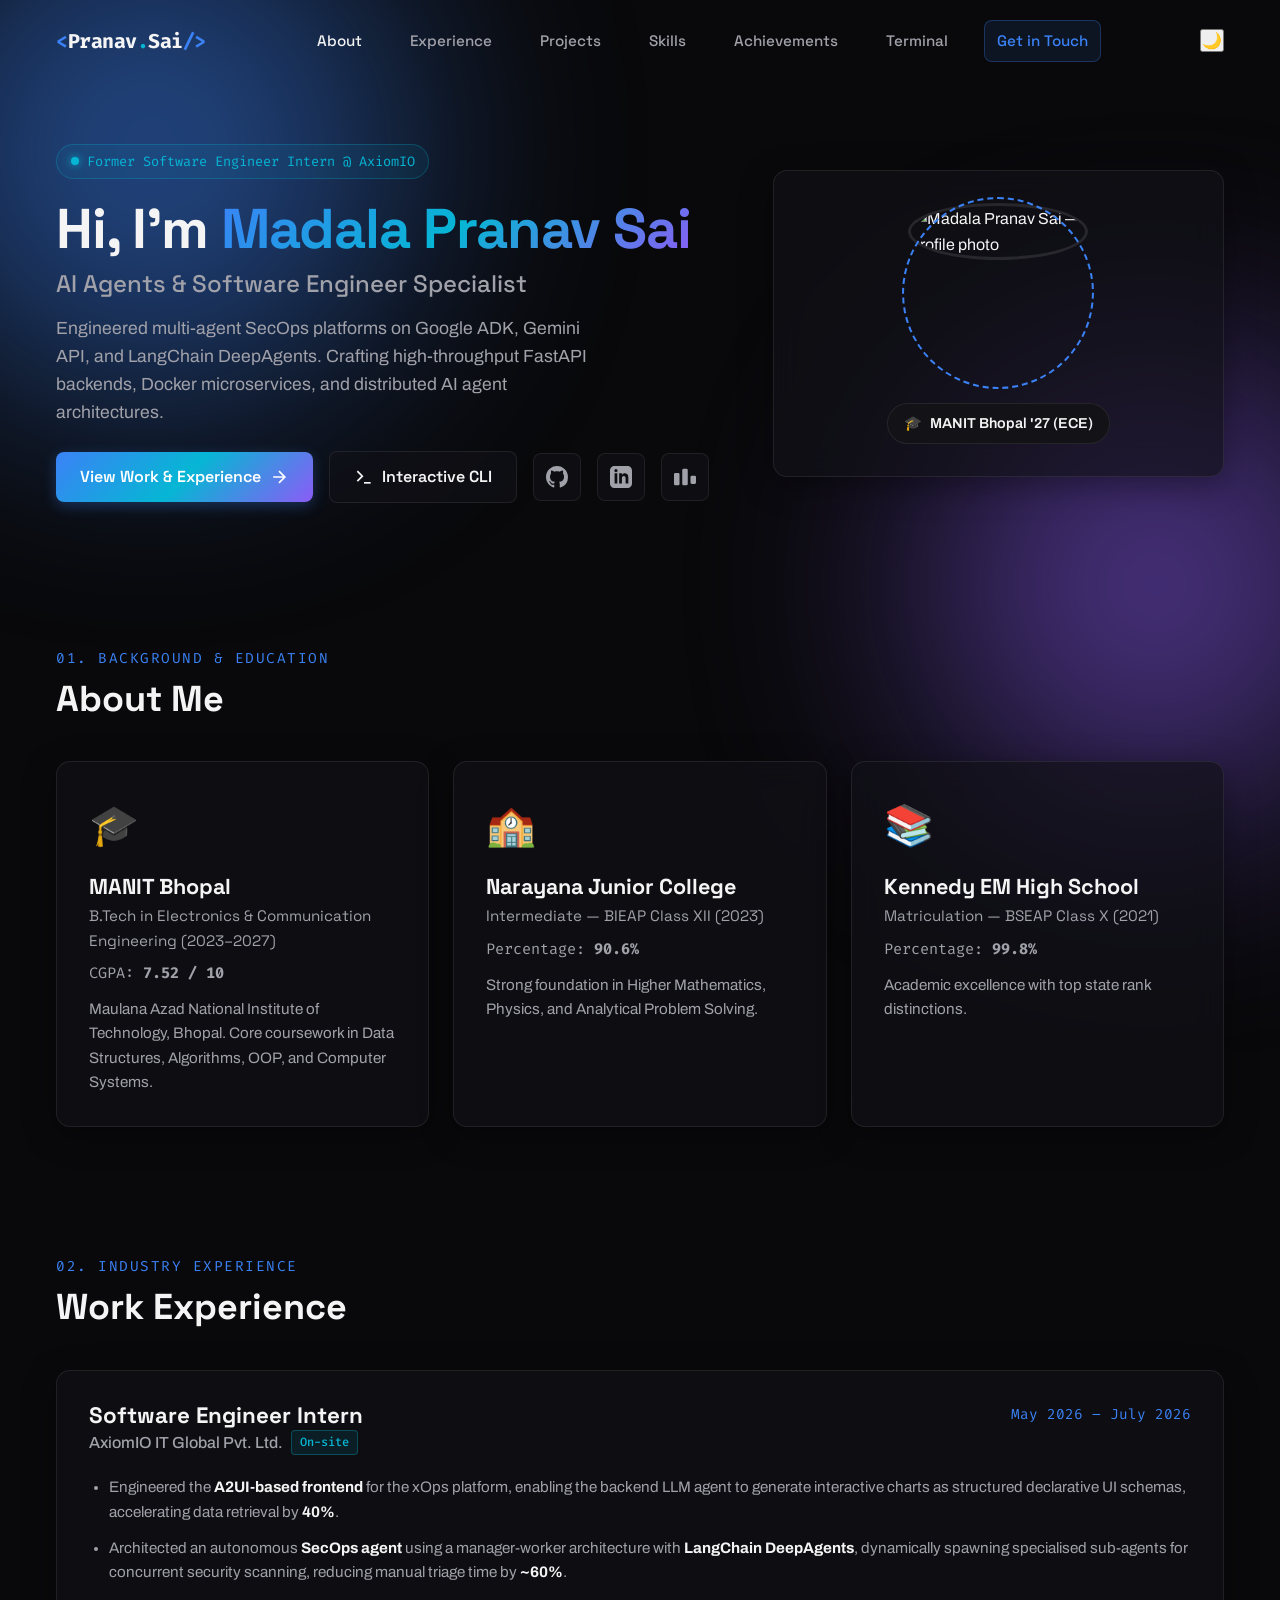
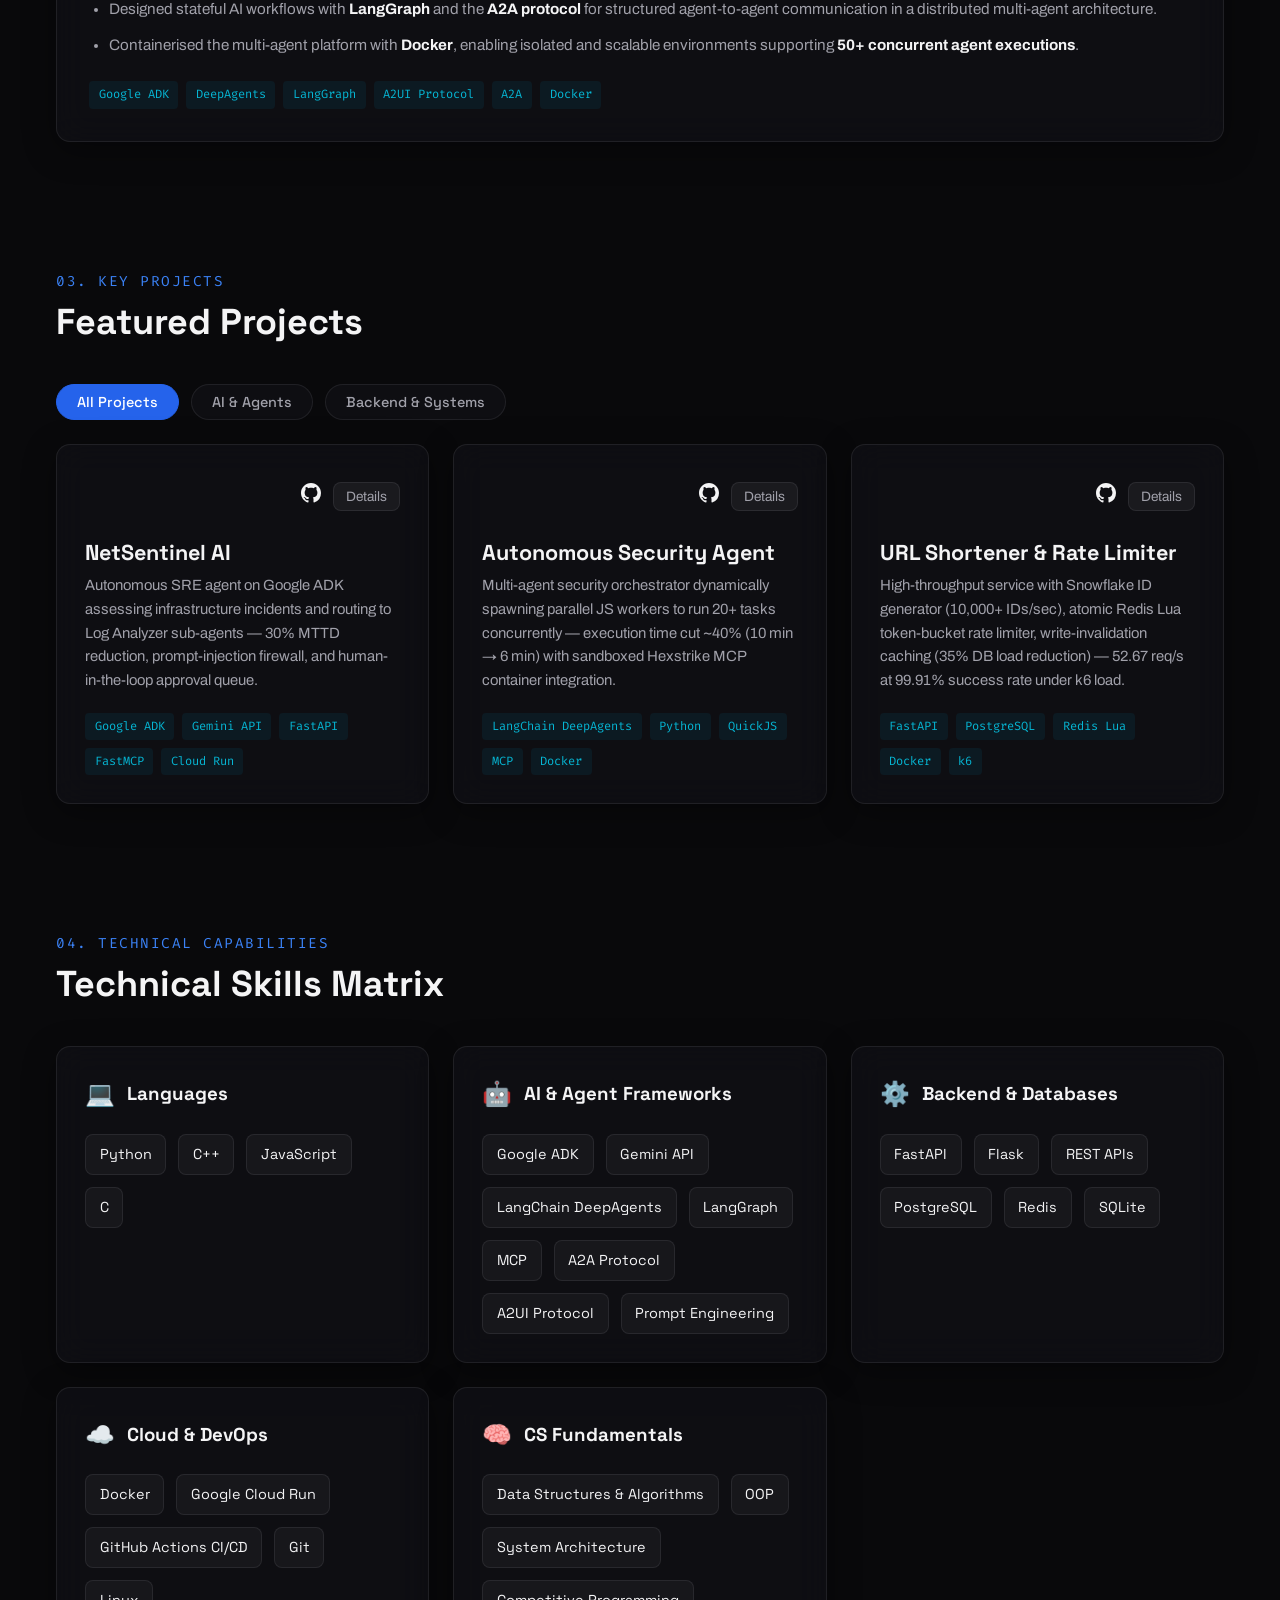
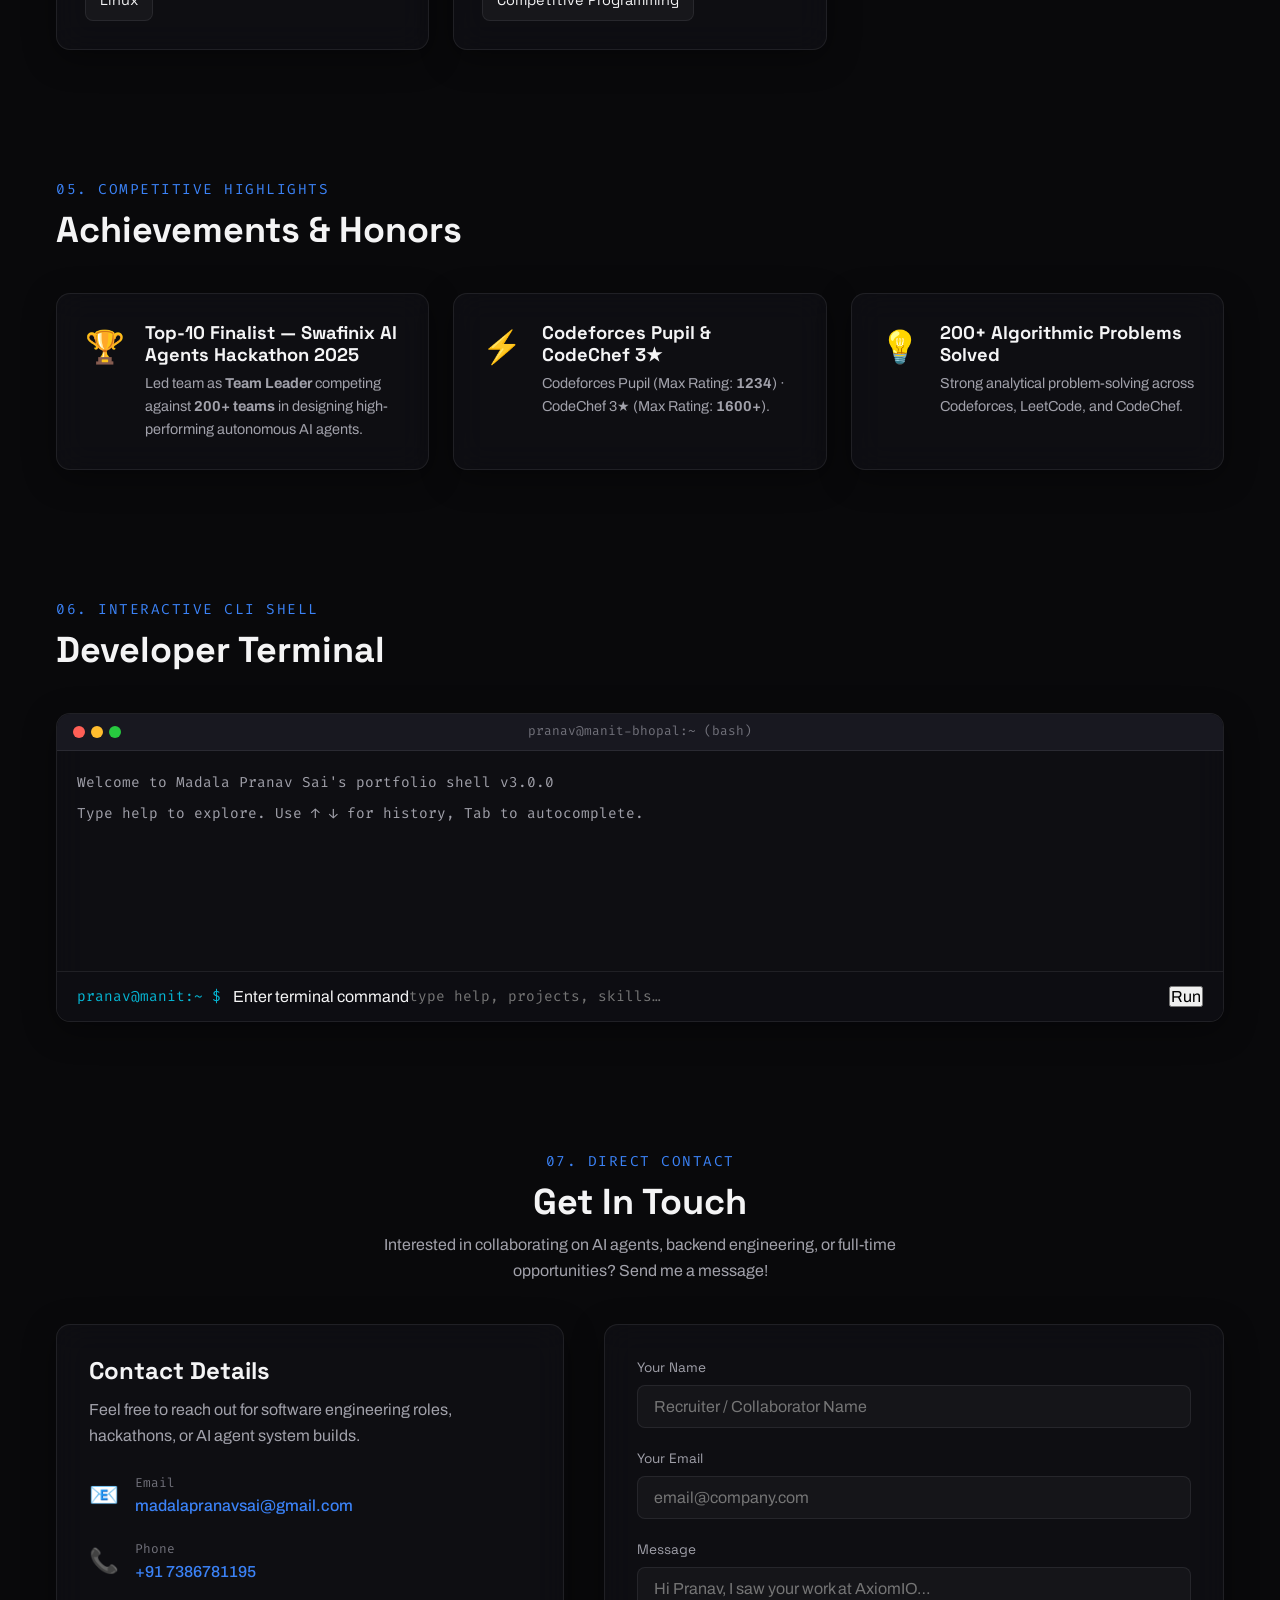
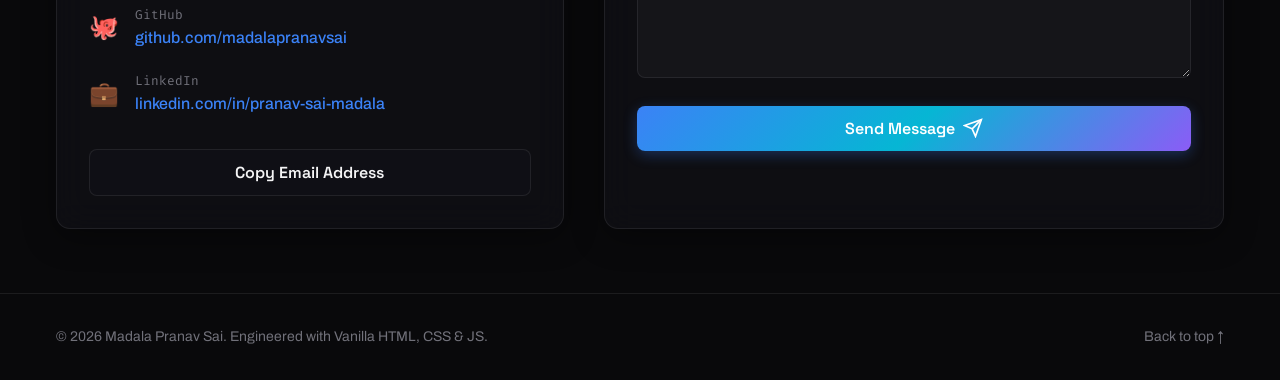
==== commit 5a0c0795: "Update print statement from 'Hello' to 'Goodbye'" ====
--- a/index.html
+++ b/index.html
@@ -1,16 +1,39 @@
 <!DOCTYPE html>
-<html lang="en">
+<html lang="en" data-theme="dark">
 <head>
   <meta charset="UTF-8">
   <meta name="viewport" content="width=device-width, initial-scale=1.0">
-  <title>Madala Pranav Sai | Software Engineer & AI Agents Specialist</title>
+
+  <!-- ── SEO ── -->
+  <title>Madala Pranav Sai | AI Agents & Software Engineer</title>
   <meta name="description" content="Portfolio of Madala Pranav Sai — Software Engineer Intern at AxiomIO, Google ADK & LangChain AI Agent Specialist, B.Tech ECE at MANIT Bhopal.">
-  <meta property="og:title" content="Madala Pranav Sai | Portfolio">
-  <meta property="og:description" content="Software Engineer specializing in AI Agents (Google ADK, LangChain), FastAPI, Cloud Run, Docker, and Security Systems.">
-  <meta property="og:image" content="https://avatars.githubusercontent.com/u/201633219?v=4">
-  <meta property="og:url" content="https://github.com/madalapranavsai">
-
-  <!-- Google Fonts -->
+  <meta name="author" content="Madala Pranav Sai">
+  <meta name="robots" content="index, follow">
+  <link rel="canonical" href="https://madalapranavsai.github.io/portfolio/">
+
+  <!-- ── Open Graph ── -->
+  <meta property="og:title"       content="Madala Pranav Sai | AI Agents & Software Engineer">
+  <meta property="og:description" content="Software Engineer specialising in AI Agents (Google ADK, LangChain), FastAPI backends, Docker microservices, and distributed agent architectures.">
+  <meta property="og:image"       content="https://avatars.githubusercontent.com/u/201633219?v=4">
+  <meta property="og:url"         content="https://madalapranavsai.github.io/portfolio/">
+  <meta property="og:type"        content="website">
+
+  <!-- ── Twitter Card ── -->
+  <meta name="twitter:card"        content="summary_large_image">
+  <meta name="twitter:title"       content="Madala Pranav Sai | AI Agents & Software Engineer">
+  <meta name="twitter:description" content="Autonomous AI agent builder · FastAPI · Docker · MANIT Bhopal '27">
+  <meta name="twitter:image"       content="https://avatars.githubusercontent.com/u/201633219?v=4">
+
+  <!-- ── Avoid flash of wrong theme before JS runs ── -->
+  <script>
+    (function(){
+      var t=localStorage.getItem('theme')||
+            (matchMedia('(prefers-color-scheme:dark)').matches?'dark':'light');
+      document.documentElement.dataset.theme=t;
+    })();
+  </script>
+
+  <!-- ── Fonts ── -->
   <link rel="preconnect" href="https://fonts.googleapis.com">
   <link rel="preconnect" href="https://fonts.gstatic.com" crossorigin>
   <link href="https://fonts.googleapis.com/css2?family=Archivo:ital,wght@0,300..900;1,300..900&family=Space+Grotesk:wght@300..700&family=Fira+Code:wght@400;500;600&display=swap" rel="stylesheet">
@@ -19,116 +42,137 @@
 </head>
 <body>
 
-  <!-- Ambient Background Orbs -->
-  <div class="ambient-glow orb-1"></div>
-  <div class="ambient-glow orb-2"></div>
-
-  <!-- Navigation Bar -->
-  <header class="navbar" id="navbar">
+  <!-- Ambient background orbs -->
+  <div class="ambient-glow orb-1" aria-hidden="true"></div>
+  <div class="ambient-glow orb-2" aria-hidden="true"></div>
+
+  <!-- ══════════════════════════════════════════════════════════════
+       NAVBAR
+  ═══════════════════════════════════════════════════════════════ -->
+  <header class="navbar" id="navbar" role="banner">
     <div class="nav-container">
-      <a href="#hero" class="nav-brand">
+
+      <a href="#hero" class="nav-brand" aria-label="Home">
         <span class="brand-bracket">&lt;</span>Pranav<span class="brand-dot">.</span>Sai<span class="brand-bracket">/&gt;</span>
       </a>
-      <nav class="nav-menu" id="nav-menu">
-        <a href="#about" class="nav-link">About</a>
-        <a href="#experience" class="nav-link">Experience</a>
-        <a href="#projects" class="nav-link">Projects</a>
-        <a href="#skills" class="nav-link">Skills</a>
+
+      <nav class="nav-menu" id="nav-menu" aria-label="Primary navigation">
+        <a href="#about"        class="nav-link">About</a>
+        <a href="#experience"   class="nav-link">Experience</a>
+        <a href="#projects"     class="nav-link">Projects</a>
+        <a href="#skills"       class="nav-link">Skills</a>
         <a href="#achievements" class="nav-link">Achievements</a>
-        <a href="#terminal" class="nav-link">Terminal</a>
-        <a href="#contact" class="nav-link nav-cta">Get in Touch</a>
+        <a href="#terminal"     class="nav-link">Terminal</a>
+        <a href="#contact"      class="nav-link nav-cta">Get in Touch</a>
       </nav>
-      <button class="hamburger" id="hamburger" aria-label="Toggle navigation">
-        <span></span>
-        <span></span>
-        <span></span>
-      </button>
+
+      <div class="nav-right">
+        <!-- Dark / light toggle -->
+        <button id="theme-toggle" aria-label="Switch to light mode" title="Toggle theme">🌙</button>
+
+        <!-- Hamburger (mobile) -->
+        <button class="hamburger" id="hamburger"
+                aria-label="Toggle navigation" aria-expanded="false"
+                aria-controls="nav-menu">
+          <span></span><span></span><span></span>
+        </button>
+      </div>
+
     </div>
   </header>
 
-  <!-- Hero Section -->
-  <section class="hero-section" id="hero">
+  <!-- ══════════════════════════════════════════════════════════════
+       HERO
+  ═══════════════════════════════════════════════════════════════ -->
+  <section class="hero-section" id="hero" aria-labelledby="hero-title">
     <div class="container hero-container">
-      <div class="hero-content">
-        <div class="status-pill">
-          <span class="status-dot"></span>
+
+      <div class="hero-content" data-reveal>
+        <div class="status-pill" aria-label="Current status">
+          <span class="status-dot" aria-hidden="true"></span>
           <span>Former Software Engineer Intern @ AxiomIO</span>
         </div>
-        <h1 class="hero-title">
+
+        <h1 class="hero-title" id="hero-title">
           Hi, I'm <span class="gradient-text">Madala Pranav Sai</span>
         </h1>
-        <h2 class="hero-subtitle">
-          AI Agents & Software Engineer Specialist
-        </h2>
+        <h2 class="hero-subtitle">AI Agents &amp; Software Engineer Specialist</h2>
         <p class="hero-description">
-          Engineered multi-agent SecOps platforms on Google ADK, Gemini API, and LangChain DeepAgents. Crafting high-throughput FastAPI backends, Docker microservices, and distributed AI agent architectures.
+          Engineered multi-agent SecOps platforms on Google ADK, Gemini API, and
+          LangChain DeepAgents. Crafting high-throughput FastAPI backends,
+          Docker microservices, and distributed AI agent architectures.
         </p>
 
         <div class="hero-actions">
           <a href="#experience" class="btn btn-primary">
             <span>View Work &amp; Experience</span>
-            <svg width="20" height="20" viewBox="0 0 24 24" fill="none" stroke="currentColor" stroke-width="2"><path d="M5 12h14M12 5l7 7-7 7"/></svg>
+            <svg width="20" height="20" viewBox="0 0 24 24" fill="none" stroke="currentColor" stroke-width="2" aria-hidden="true"><path d="M5 12h14M12 5l7 7-7 7"/></svg>
           </a>
           <a href="#terminal" class="btn btn-secondary">
-            <svg width="20" height="20" viewBox="0 0 24 24" fill="none" stroke="currentColor" stroke-width="2"><polyline points="4 17 10 11 4 5"></polyline><line x1="12" y1="19" x2="20" y2="19"></line></svg>
+            <svg width="20" height="20" viewBox="0 0 24 24" fill="none" stroke="currentColor" stroke-width="2" aria-hidden="true"><polyline points="4 17 10 11 4 5"/><line x1="12" y1="19" x2="20" y2="19"/></svg>
             <span>Interactive CLI</span>
           </a>
-          <a href="https://github.com/madalapranavsai" target="_blank" rel="noopener" class="btn btn-icon" title="GitHub">
-            <svg width="22" height="22" viewBox="0 0 24 24" fill="currentColor"><path d="M12 0C5.37 0 0 5.37 0 12c0 5.31 3.435 9.795 8.205 11.385.6.105.825-.255.825-.57 0-.285-.015-1.23-.015-2.235-3.015.555-3.795-.735-4.035-1.41-.135-.345-.72-1.41-1.23-1.695-.42-.225-1.02-.78-.015-.795.945-.015 1.62.87 1.845 1.23 1.08 1.815 2.805 1.305 3.495.99.105-.78.42-1.305.765-1.605-2.67-.3-5.46-1.335-5.46-5.925 0-1.305.465-2.385 1.23-3.225-.12-.3-.54-1.53.12-3.18 0 0 1.005-.315 3.3 1.23.96-.27 1.98-.405 3-.405s2.04.135 3 .405c2.295-1.56 3.3-1.23 3.3-1.23.66 1.65.24 2.88.12 3.18.765.84 1.23 1.905 1.23 3.225 0 4.605-2.805 5.625-5.475 5.925.435.375.81 1.095.81 2.22 0 1.605-.015 2.895-.015 3.3 0 .315.225.69.825.57A12.02 12.02 0 0024 12c0-6.63-5.37-12-12-12z"/></svg>
+          <a href="https://github.com/madalapranavsai" target="_blank" rel="noopener noreferrer" class="btn btn-icon" aria-label="GitHub profile">
+            <svg width="22" height="22" viewBox="0 0 24 24" fill="currentColor" aria-hidden="true"><path d="M12 0C5.37 0 0 5.37 0 12c0 5.31 3.435 9.795 8.205 11.385.6.105.825-.255.825-.57 0-.285-.015-1.23-.015-2.235-3.015.555-3.795-.735-4.035-1.41-.135-.345-.72-1.41-1.23-1.695-.42-.225-1.02-.78-.015-.795.945-.015 1.62.87 1.845 1.23 1.08 1.815 2.805 1.305 3.495.99.105-.78.42-1.305.765-1.605-2.67-.3-5.46-1.335-5.46-5.925 0-1.305.465-2.385 1.23-3.225-.12-.3-.54-1.53.12-3.18 0 0 1.005-.315 3.3 1.23.96-.27 1.98-.405 3-.405s2.04.135 3 .405c2.295-1.56 3.3-1.23 3.3-1.23.66 1.65.24 2.88.12 3.18.765.84 1.23 1.905 1.23 3.225 0 4.605-2.805 5.625-5.475 5.925.435.375.81 1.095.81 2.22 0 1.605-.015 2.895-.015 3.3 0 .315.225.69.825.57A12.02 12.02 0 0024 12c0-6.63-5.37-12-12-12z"/></svg>
           </a>
-          <a href="https://linkedin.com/in/pranav-sai-madala" target="_blank" rel="noopener" class="btn btn-icon" title="LinkedIn">
-            <svg width="22" height="22" viewBox="0 0 24 24" fill="currentColor"><path d="M19 0h-14c-2.761 0-5 2.239-5 5v14c0 2.761 2.239 5 5 5h14c2.762 0 5-2.239 5-5v-14c0-2.761-2.238-5-5-5zm-11 19h-3v-11h3v11zm-1.5-12.268c-.966 0-1.75-.79-1.75-1.764s.784-1.764 1.75-1.764 1.75.79 1.75 1.764-.783 1.764-1.75 1.764zm13.5 12.268h-3v-5.604c0-3.368-4-3.113-4 0v5.604h-3v-11h3v1.765c1.396-2.586 7-2.777 7 2.476v6.759z"/></svg>
+          <a href="https://linkedin.com/in/pranav-sai-madala" target="_blank" rel="noopener noreferrer" class="btn btn-icon" aria-label="LinkedIn profile">
+            <svg width="22" height="22" viewBox="0 0 24 24" fill="currentColor" aria-hidden="true"><path d="M19 0h-14c-2.761 0-5 2.239-5 5v14c0 2.761 2.239 5 5 5h14c2.762 0 5-2.239 5-5v-14c0-2.761-2.238-5-5-5zm-11 19h-3v-11h3v11zm-1.5-12.268c-.966 0-1.75-.79-1.75-1.764s.784-1.764 1.75-1.764 1.75.79 1.75 1.764-.783 1.764-1.75 1.764zm13.5 12.268h-3v-5.604c0-3.368-4-3.113-4 0v5.604h-3v-11h3v1.765c1.396-2.586 7-2.777 7 2.476v6.759z"/></svg>
           </a>
-          <a href="https://codeforces.com/profile/madalapranavsai" target="_blank" rel="noopener" class="btn btn-icon" title="Codeforces">
-            <svg width="22" height="22" viewBox="0 0 24 24" fill="currentColor"><path d="M4.5 7.5A1.5 1.5 0 0 1 6 9v10.5A1.5 1.5 0 0 1 4.5 21h-3A1.5 1.5 0 0 1 0 19.5V9A1.5 1.5 0 0 1 1.5 7.5h3zm9-4.5A1.5 1.5 0 0 1 15 4.5v15a1.5 1.5 0 0 1-1.5 1.5h-3A1.5 1.5 0 0 1 9 19.5v-15A1.5 1.5 0 0 1 10.5 3h3zm9 7.5a1.5 1.5 0 0 1 1.5 1.5v6a1.5 1.5 0 0 1-1.5 1.5h-3a1.5 1.5 0 0 1-1.5-1.5v-6a1.5 1.5 0 0 1 1.5-1.5h3z"/></svg>
+          <a href="https://codeforces.com/profile/madalapranavsai" target="_blank" rel="noopener noreferrer" class="btn btn-icon" aria-label="Codeforces profile">
+            <svg width="22" height="22" viewBox="0 0 24 24" fill="currentColor" aria-hidden="true"><path d="M4.5 7.5A1.5 1.5 0 0 1 6 9v10.5A1.5 1.5 0 0 1 4.5 21h-3A1.5 1.5 0 0 1 0 19.5V9A1.5 1.5 0 0 1 1.5 7.5h3zm9-4.5A1.5 1.5 0 0 1 15 4.5v15a1.5 1.5 0 0 1-1.5 1.5h-3A1.5 1.5 0 0 1 9 19.5v-15A1.5 1.5 0 0 1 10.5 3h3zm9 7.5a1.5 1.5 0 0 1 1.5 1.5v6a1.5 1.5 0 0 1-1.5 1.5h-3a1.5 1.5 0 0 1-1.5-1.5v-6a1.5 1.5 0 0 1 1.5-1.5h3z"/></svg>
           </a>
         </div>
       </div>
 
-      <div class="hero-visual">
+      <div class="hero-visual" data-reveal>
         <div class="avatar-card glass-card">
           <div class="avatar-wrapper">
-            <img src="https://avatars.githubusercontent.com/u/201633219?v=4" alt="Madala Pranav Sai" class="avatar-img">
-            <div class="avatar-ring"></div>
+            <img src="https://avatars.githubusercontent.com/u/201633219?v=4"
+                 alt="Madala Pranav Sai — profile photo"
+                 class="avatar-img" width="160" height="160" loading="eager">
+            <div class="avatar-ring" aria-hidden="true"></div>
           </div>
           <div class="avatar-badge">
-            <span class="badge-icon">🎓</span>
+            <span aria-hidden="true">🎓</span>
             <span>MANIT Bhopal '27 (ECE)</span>
           </div>
         </div>
       </div>
-    </div>
-  </section>
-
-  <!-- About & Education Section -->
-  <section class="section" id="about">
+
+    </div>
+  </section>
+
+  <!-- ══════════════════════════════════════════════════════════════
+       ABOUT / EDUCATION
+  ═══════════════════════════════════════════════════════════════ -->
+  <section class="section" id="about" aria-labelledby="about-title">
     <div class="container">
-      <div class="section-header">
-        <span class="section-tag">01. Background & Education</span>
-        <h2 class="section-title">About Me</h2>
+      <div class="section-header" data-reveal>
+        <span class="section-tag">01. Background &amp; Education</span>
+        <h2 class="section-title" id="about-title">About Me</h2>
       </div>
 
       <div class="about-grid">
-        <div class="about-card glass-card">
-          <div class="card-icon">🎓</div>
+        <div class="about-card glass-card" data-reveal>
+          <div class="card-icon" aria-hidden="true">🎓</div>
           <h3>MANIT Bhopal</h3>
-          <p class="card-subtitle">B.Tech in Electronics &amp; Communication Engineering (2023 – 2027)</p>
+          <p class="card-subtitle">B.Tech in Electronics &amp; Communication Engineering (2023–2027)</p>
           <p class="card-meta">CGPA: <strong>7.52 / 10</strong></p>
           <p>Maulana Azad National Institute of Technology, Bhopal. Core coursework in Data Structures, Algorithms, OOP, and Computer Systems.</p>
         </div>
 
-        <div class="about-card glass-card">
-          <div class="card-icon">🏫</div>
+        <div class="about-card glass-card" data-reveal>
+          <div class="card-icon" aria-hidden="true">🏫</div>
           <h3>Narayana Junior College</h3>
-          <p class="card-subtitle">Intermediate - BIEAP (Class 12th) (2023)</p>
+          <p class="card-subtitle">Intermediate — BIEAP Class XII (2023)</p>
           <p class="card-meta">Percentage: <strong>90.6%</strong></p>
           <p>Strong foundation in Higher Mathematics, Physics, and Analytical Problem Solving.</p>
         </div>
 
-        <div class="about-card glass-card">
-          <div class="card-icon">📚</div>
+        <div class="about-card glass-card" data-reveal>
+          <div class="card-icon" aria-hidden="true">📚</div>
           <h3>Kennedy EM High School</h3>
-          <p class="card-subtitle">Matriculation - BSEAP (Class 10th) (2021)</p>
+          <p class="card-subtitle">Matriculation — BSEAP Class X (2021)</p>
           <p class="card-meta">Percentage: <strong>99.8%</strong></p>
           <p>Academic excellence with top state rank distinctions.</p>
         </div>
@@ -136,30 +180,37 @@
     </div>
   </section>
 
-  <!-- Work Experience Section -->
-  <section class="section" id="experience">
+  <!-- ══════════════════════════════════════════════════════════════
+       EXPERIENCE
+  ═══════════════════════════════════════════════════════════════ -->
+  <section class="section" id="experience" aria-labelledby="experience-title">
     <div class="container">
-      <div class="section-header">
+      <div class="section-header" data-reveal>
         <span class="section-tag">02. Industry Experience</span>
-        <h2 class="section-title">Work Experience</h2>
+        <h2 class="section-title" id="experience-title">Work Experience</h2>
       </div>
 
       <div class="timeline">
-        <div class="timeline-item glass-card">
+        <article class="timeline-item glass-card" data-reveal>
           <div class="timeline-header">
             <div>
               <h3 class="role-title">Software Engineer Intern</h3>
-              <p class="company-name">AxiomIO IT Global Pvt. Ltd. <span class="badge-on-site">On-site</span></p>
-            </div>
-            <span class="timeline-date">May 2026 – July 2026</span>
-          </div>
-          <ul class="timeline-bullets">
-            <li>Engineered the <strong>A2UI-based frontend</strong> for the xOps platform, enabling the backend LLM agent to generate interactive charts as structured, declarative UI schemas in response to natural language queries, accelerating data retrieval operations by <strong>40%</strong>.</li>
-            <li>Architected an autonomous <strong>SecOps agent</strong> using a manager-worker architecture with <strong>DeepAgents</strong>, dynamically spawning specialized sub-agents for concurrent security scanning, reducing manual triage time by <strong>~60%</strong>.</li>
-            <li>Explored <strong>LangGraph</strong> for stateful AI workflow design and the <strong>A2A protocol</strong> for structured agent-to-agent communication, supporting the platform’s distributed multi-agent architecture.</li>
-            <li>Spearheaded the platform’s <strong>Docker implementation</strong> to containerize the multi-agent architecture, ensuring isolated and scalable environments capable of supporting <strong>50+ concurrent agent executions</strong>.</li>
+              <p class="company-name">
+                AxiomIO IT Global Pvt. Ltd.
+                <span class="badge-on-site">On-site</span>
+              </p>
+            </div>
+            <time class="timeline-date" datetime="2026-05/2026-07">May 2026 – July 2026</time>
+          </div>
+
+          <ul class="timeline-bullets" aria-label="Key contributions">
+            <li>Engineered the <strong>A2UI-based frontend</strong> for the xOps platform, enabling the backend LLM agent to generate interactive charts as structured declarative UI schemas, accelerating data retrieval by <strong>40%</strong>.</li>
+            <li>Architected an autonomous <strong>SecOps agent</strong> using a manager-worker architecture with <strong>LangChain DeepAgents</strong>, dynamically spawning specialised sub-agents for concurrent security scanning, reducing manual triage time by <strong>~60%</strong>.</li>
+            <li>Designed stateful AI workflows with <strong>LangGraph</strong> and the <strong>A2A protocol</strong> for structured agent-to-agent communication in a distributed multi-agent architecture.</li>
+            <li>Containerised the multi-agent platform with <strong>Docker</strong>, enabling isolated and scalable environments supporting <strong>50+ concurrent agent executions</strong>.</li>
           </ul>
-          <div class="timeline-tags">
+
+          <div class="timeline-tags" aria-label="Technologies">
             <span class="tag">Google ADK</span>
             <span class="tag">DeepAgents</span>
             <span class="tag">LangGraph</span>
@@ -167,69 +218,70 @@
             <span class="tag">A2A</span>
             <span class="tag">Docker</span>
           </div>
-        </div>
-      </div>
-    </div>
-  </section>
-
-  <!-- Projects Section -->
-  <section class="section" id="projects">
+        </article>
+      </div>
+    </div>
+  </section>
+
+  <!-- ══════════════════════════════════════════════════════════════
+       PROJECTS
+  ═══════════════════════════════════════════════════════════════ -->
+  <section class="section" id="projects" aria-labelledby="projects-title">
     <div class="container">
-      <div class="section-header">
+      <div class="section-header" data-reveal>
         <span class="section-tag">03. Key Projects</span>
-        <h2 class="section-title">Featured Projects</h2>
-      </div>
-
-      <!-- Category Filter Tabs -->
-      <div class="filter-tabs" id="project-filters">
-        <button class="filter-btn active" data-filter="all">All Projects</button>
-        <button class="filter-btn" data-filter="ai-agents">AI &amp; Agents</button>
-        <button class="filter-btn" data-filter="systems">Backend &amp; Distributed Systems</button>
-      </div>
-
-      <!-- Project Cards Grid -->
-      <div class="projects-grid" id="projects-grid">
-
-        <!-- Project 1: NetSentinel AI -->
-        <article class="project-card glass-card" data-category="ai-agents">
+        <h2 class="section-title" id="projects-title">Featured Projects</h2>
+      </div>
+
+      <!-- Filter tabs -->
+      <div class="filter-tabs" role="tablist" aria-label="Filter projects by category" data-reveal>
+        <button class="filter-btn active" data-filter="all"     role="tab" aria-selected="true">All Projects</button>
+        <button class="filter-btn"        data-filter="ai-agents" role="tab" aria-selected="false">AI &amp; Agents</button>
+        <button class="filter-btn"        data-filter="systems"   role="tab" aria-selected="false">Backend &amp; Systems</button>
+      </div>
+
+      <div class="projects-grid" id="projects-grid" role="list">
+
+        <!-- NetSentinel AI -->
+        <article class="project-card glass-card" data-category="ai-agents" role="listitem" data-reveal>
           <div class="project-header">
-            <div class="project-folder">
-              <svg width="40" height="40" viewBox="0 0 24 24" fill="none" stroke="var(--color-accent-blue)" stroke-width="1.5"><path d="M12 22s8-4 8-10V5l-8-3-8 3v7c0 6 8 10 8 10z"/></svg>
+            <div class="project-folder" aria-hidden="true">
+              <svg width="40" height="40" viewBox="0 0 24 24" fill="none" stroke="var(--accent-blue)" stroke-width="1.5"><path d="M12 22s8-4 8-10V5l-8-3-8 3v7c0 6 8 10 8 10z"/></svg>
             </div>
             <div class="project-links">
-              <a href="https://github.com/madalapranavsai/NetSentinel-AI" target="_blank" rel="noopener" aria-label="GitHub Repo">
-                <svg width="20" height="20" viewBox="0 0 24 24" fill="currentColor"><path d="M12 0C5.37 0 0 5.37 0 12c0 5.31 3.435 9.795 8.205 11.385.6.105.825-.255.825-.57 0-.285-.015-1.23-.015-2.235-3.015.555-3.795-.735-4.035-1.41-.135-.345-.72-1.41-1.23-1.695-.42-.225-1.02-.78-.015-.795.945-.015 1.62.87 1.845 1.23 1.08 1.815 2.805 1.305 3.495.99.105-.78.42-1.305.765-1.605-2.67-.3-5.46-1.335-5.46-5.925 0-1.305.465-2.385 1.23-3.225-.12-.3-.54-1.53.12-3.18 0 0 1.005-.315 3.3 1.23.96-.27 1.98-.405 3-.405s2.04.135 3 .405c2.295-1.56 3.3-1.23 3.3-1.23.66 1.65.24 2.88.12 3.18.765.84 1.23 1.905 1.23 3.225 0 4.605-2.805 5.625-5.475 5.925.435.375.81 1.095.81 2.22 0 1.605-.015 2.895-.015 3.3 0 .315.225.69.825.57A12.02 12.02 0 0024 12c0-6.63-5.37-12-12-12z"/></svg>
+              <a href="https://github.com/madalapranavsai/NetSentinel-AI" target="_blank" rel="noopener noreferrer" aria-label="NetSentinel AI on GitHub">
+                <svg width="20" height="20" viewBox="0 0 24 24" fill="currentColor" aria-hidden="true"><path d="M12 0C5.37 0 0 5.37 0 12c0 5.31 3.435 9.795 8.205 11.385.6.105.825-.255.825-.57 0-.285-.015-1.23-.015-2.235-3.015.555-3.795-.735-4.035-1.41-.135-.345-.72-1.41-1.23-1.695-.42-.225-1.02-.78-.015-.795.945-.015 1.62.87 1.845 1.23 1.08 1.815 2.805 1.305 3.495.99.105-.78.42-1.305.765-1.605-2.67-.3-5.46-1.335-5.46-5.925 0-1.305.465-2.385 1.23-3.225-.12-.3-.54-1.53.12-3.18 0 0 1.005-.315 3.3 1.23.96-.27 1.98-.405 3-.405s2.04.135 3 .405c2.295-1.56 3.3-1.23 3.3-1.23.66 1.65.24 2.88.12 3.18.765.84 1.23 1.905 1.23 3.225 0 4.605-2.805 5.625-5.475 5.925.435.375.81 1.095.81 2.22 0 1.605-.015 2.895-.015 3.3 0 .315.225.69.825.57A12.02 12.02 0 0024 12c0-6.63-5.37-12-12-12z"/></svg>
               </a>
               <button class="btn-details" data-modal="modal-netsentinel">Details</button>
             </div>
           </div>
           <h3 class="project-title">NetSentinel AI</h3>
-          <p class="project-desc">Autonomous SRE agent built on Google ADK that assesses infrastructure incidents, routes to Log Analyzer sub-agents (30% MTTD reduction), features prompt-injection firewall and human-in-the-loop approval.</p>
-          <div class="project-tags">
+          <p class="project-desc">Autonomous SRE agent on Google ADK assessing infrastructure incidents and routing to Log Analyzer sub-agents — 30% MTTD reduction, prompt-injection firewall, and human-in-the-loop approval queue.</p>
+          <div class="project-tags" aria-label="Technologies used">
             <span class="tag">Google ADK</span>
             <span class="tag">Gemini API</span>
             <span class="tag">FastAPI</span>
             <span class="tag">FastMCP</span>
-            <span class="tag">Google Cloud Run</span>
+            <span class="tag">Cloud Run</span>
           </div>
         </article>
 
-        <!-- Project 2: Autonomous Security Agent -->
-        <article class="project-card glass-card" data-category="ai-agents">
+        <!-- Autonomous Security Agent -->
+        <article class="project-card glass-card" data-category="ai-agents" role="listitem" data-reveal>
           <div class="project-header">
-            <div class="project-folder">
-              <svg width="40" height="40" viewBox="0 0 24 24" fill="none" stroke="var(--color-accent-cyan)" stroke-width="1.5"><rect x="3" y="11" width="18" height="11" rx="2" ry="2"></rect><path d="M7 11V7a5 5 0 0 1 10 0v4"></path></svg>
+            <div class="project-folder" aria-hidden="true">
+              <svg width="40" height="40" viewBox="0 0 24 24" fill="none" stroke="var(--accent-cyan)" stroke-width="1.5"><rect x="3" y="11" width="18" height="11" rx="2"/><path d="M7 11V7a5 5 0 0 1 10 0v4"/></svg>
             </div>
             <div class="project-links">
-              <a href="https://github.com/madalapranavsai/security-agent" target="_blank" rel="noopener" aria-label="GitHub Repo">
-                <svg width="20" height="20" viewBox="0 0 24 24" fill="currentColor"><path d="M12 0C5.37 0 0 5.37 0 12c0 5.31 3.435 9.795 8.205 11.385.6.105.825-.255.825-.57 0-.285-.015-1.23-.015-2.235-3.015.555-3.795-.735-4.035-1.41-.135-.345-.72-1.41-1.23-1.695-.42-.225-1.02-.78-.015-.795.945-.015 1.62.87 1.845 1.23 1.08 1.815 2.805 1.305 3.495.99.105-.78.42-1.305.765-1.605-2.67-.3-5.46-1.335-5.46-5.925 0-1.305.465-2.385 1.23-3.225-.12-.3-.54-1.53.12-3.18 0 0 1.005-.315 3.3 1.23.96-.27 1.98-.405 3-.405s2.04.135 3 .405c2.295-1.56 3.3-1.23 3.3-1.23.66 1.65.24 2.88.12 3.18.765.84 1.23 1.905 1.23 3.225 0 4.605-2.805 5.625-5.475 5.925.435.375.81 1.095.81 2.22 0 1.605-.015 2.895-.015 3.3 0 .315.225.69.825.57A12.02 12.02 0 0024 12c0-6.63-5.37-12-12-12z"/></svg>
+              <a href="https://github.com/madalapranavsai/security-agent" target="_blank" rel="noopener noreferrer" aria-label="Security Agent on GitHub">
+                <svg width="20" height="20" viewBox="0 0 24 24" fill="currentColor" aria-hidden="true"><path d="M12 0C5.37 0 0 5.37 0 12c0 5.31 3.435 9.795 8.205 11.385.6.105.825-.255.825-.57 0-.285-.015-1.23-.015-2.235-3.015.555-3.795-.735-4.035-1.41-.135-.345-.72-1.41-1.23-1.695-.42-.225-1.02-.78-.015-.795.945-.015 1.62.87 1.845 1.23 1.08 1.815 2.805 1.305 3.495.99.105-.78.42-1.305.765-1.605-2.67-.3-5.46-1.335-5.46-5.925 0-1.305.465-2.385 1.23-3.225-.12-.3-.54-1.53.12-3.18 0 0 1.005-.315 3.3 1.23.96-.27 1.98-.405 3-.405s2.04.135 3 .405c2.295-1.56 3.3-1.23 3.3-1.23.66 1.65.24 2.88.12 3.18.765.84 1.23 1.905 1.23 3.225 0 4.605-2.805 5.625-5.475 5.925.435.375.81 1.095.81 2.22 0 1.605-.015 2.895-.015 3.3 0 .315.225.69.825.57A12.02 12.02 0 0024 12c0-6.63-5.37-12-12-12z"/></svg>
               </a>
               <button class="btn-details" data-modal="modal-secagent">Details</button>
             </div>
           </div>
           <h3 class="project-title">Autonomous Security Agent</h3>
-          <p class="project-desc">Multi-agent security orchestrator dynamically spawning parallel JavaScript workers (20+ tasks parallelized), reducing task execution time by ~40% with sandboxed Hexstrike MCP container integration.</p>
-          <div class="project-tags">
+          <p class="project-desc">Multi-agent security orchestrator dynamically spawning parallel JS workers to run 20+ tasks concurrently — execution time cut ~40% (10 min → 6 min) with sandboxed Hexstrike MCP container integration.</p>
+          <div class="project-tags" aria-label="Technologies used">
             <span class="tag">LangChain DeepAgents</span>
             <span class="tag">Python</span>
             <span class="tag">QuickJS</span>
@@ -238,27 +290,27 @@
           </div>
         </article>
 
-        <!-- Project 3: URL Shortener & Rate Limiter -->
-        <article class="project-card glass-card" data-category="systems">
+        <!-- URL Shortener -->
+        <article class="project-card glass-card" data-category="systems" role="listitem" data-reveal>
           <div class="project-header">
-            <div class="project-folder">
-              <svg width="40" height="40" viewBox="0 0 24 24" fill="none" stroke="var(--color-accent-violet)" stroke-width="1.5"><path d="M10 13a5 5 0 0 0 7.54.54l3-3a5 5 0 0 0-7.07-7.07l-1.72 1.71"/><path d="M14 11a5 5 0 0 0-7.54-.54l-3 3a5 5 0 0 0 7.07 7.07l1.71-1.71"/></svg>
+            <div class="project-folder" aria-hidden="true">
+              <svg width="40" height="40" viewBox="0 0 24 24" fill="none" stroke="var(--accent-violet)" stroke-width="1.5"><path d="M10 13a5 5 0 0 0 7.54.54l3-3a5 5 0 0 0-7.07-7.07l-1.72 1.71"/><path d="M14 11a5 5 0 0 0-7.54-.54l-3 3a5 5 0 0 0 7.07 7.07l1.71-1.71"/></svg>
             </div>
             <div class="project-links">
-              <a href="https://github.com/madalapranavsai/shortner" target="_blank" rel="noopener" aria-label="GitHub Repo">
-                <svg width="20" height="20" viewBox="0 0 24 24" fill="currentColor"><path d="M12 0C5.37 0 0 5.37 0 12c0 5.31 3.435 9.795 8.205 11.385.6.105.825-.255.825-.57 0-.285-.015-1.23-.015-2.235-3.015.555-3.795-.735-4.035-1.41-.135-.345-.72-1.41-1.23-1.695-.42-.225-1.02-.78-.015-.795.945-.015 1.62.87 1.845 1.23 1.08 1.815 2.805 1.305 3.495.99.105-.78.42-1.305.765-1.605-2.67-.3-5.46-1.335-5.46-5.925 0-1.305.465-2.385 1.23-3.225-.12-.3-.54-1.53.12-3.18 0 0 1.005-.315 3.3 1.23.96-.27 1.98-.405 3-.405s2.04.135 3 .405c2.295-1.56 3.3-1.23 3.3-1.23.66 1.65.24 2.88.12 3.18.765.84 1.23 1.905 1.23 3.225 0 4.605-2.805 5.625-5.475 5.925.435.375.81 1.095.81 2.22 0 1.605-.015 2.895-.015 3.3 0 .315.225.69.825.57A12.02 12.02 0 0024 12c0-6.63-5.37-12-12-12z"/></svg>
+              <a href="https://github.com/madalapranavsai/shortner" target="_blank" rel="noopener noreferrer" aria-label="URL Shortener on GitHub">
+                <svg width="20" height="20" viewBox="0 0 24 24" fill="currentColor" aria-hidden="true"><path d="M12 0C5.37 0 0 5.37 0 12c0 5.31 3.435 9.795 8.205 11.385.6.105.825-.255.825-.57 0-.285-.015-1.23-.015-2.235-3.015.555-3.795-.735-4.035-1.41-.135-.345-.72-1.41-1.23-1.695-.42-.225-1.02-.78-.015-.795.945-.015 1.62.87 1.845 1.23 1.08 1.815 2.805 1.305 3.495.99.105-.78.42-1.305.765-1.605-2.67-.3-5.46-1.335-5.46-5.925 0-1.305.465-2.385 1.23-3.225-.12-.3-.54-1.53.12-3.18 0 0 1.005-.315 3.3 1.23.96-.27 1.98-.405 3-.405s2.04.135 3 .405c2.295-1.56 3.3-1.23 3.3-1.23.66 1.65.24 2.88.12 3.18.765.84 1.23 1.905 1.23 3.225 0 4.605-2.805 5.625-5.475 5.925.435.375.81 1.095.81 2.22 0 1.605-.015 2.895-.015 3.3 0 .315.225.69.825.57A12.02 12.02 0 0024 12c0-6.63-5.37-12-12-12z"/></svg>
               </a>
               <button class="btn-details" data-modal="modal-shortener">Details</button>
             </div>
           </div>
           <h3 class="project-title">URL Shortener &amp; Rate Limiter</h3>
-          <p class="project-desc">High-throughput service with custom Snowflake 10,000+ IDs/sec generator, atomic Redis Lua token-bucket rate limiter, Redis write-invalidation caching layer (35% DB load reduction), load-tested with k6 (52.67 req/s @ 99.91% success).</p>
-          <div class="project-tags">
+          <p class="project-desc">High-throughput service with Snowflake ID generator (10,000+ IDs/sec), atomic Redis Lua token-bucket rate limiter, write-invalidation caching (35% DB load reduction) — 52.67 req/s at 99.91% success rate under k6 load.</p>
+          <div class="project-tags" aria-label="Technologies used">
             <span class="tag">FastAPI</span>
             <span class="tag">PostgreSQL</span>
             <span class="tag">Redis Lua</span>
             <span class="tag">Docker</span>
-            <span class="tag">k6 Testing</span>
+            <span class="tag">k6</span>
           </div>
         </article>
 
@@ -266,143 +318,146 @@
     </div>
   </section>
 
-  <!-- Technical Skills Section -->
-  <section class="section" id="skills">
+  <!-- ══════════════════════════════════════════════════════════════
+       SKILLS
+  ═══════════════════════════════════════════════════════════════ -->
+  <section class="section" id="skills" aria-labelledby="skills-title">
     <div class="container">
-      <div class="section-header">
+      <div class="section-header" data-reveal>
         <span class="section-tag">04. Technical Capabilities</span>
-        <h2 class="section-title">Technical Skills Matrix</h2>
+        <h2 class="section-title" id="skills-title">Technical Skills Matrix</h2>
       </div>
 
       <div class="skills-grid">
-        
-        <!-- Languages -->
-        <div class="skill-category glass-card">
+
+        <div class="skill-category glass-card" data-reveal>
           <div class="category-header">
-            <span class="category-icon">💻</span>
+            <span class="category-icon" aria-hidden="true">💻</span>
             <h3>Languages</h3>
           </div>
           <div class="skill-chips">
-            <div class="skill-chip"><span>Python</span></div>
-            <div class="skill-chip"><span>C++</span></div>
-            <div class="skill-chip"><span>JavaScript</span></div>
-            <div class="skill-chip"><span>C</span></div>
-          </div>
-        </div>
-
-        <!-- AI & Agents -->
-        <div class="skill-category glass-card">
+            <div class="skill-chip">Python</div>
+            <div class="skill-chip">C++</div>
+            <div class="skill-chip">JavaScript</div>
+            <div class="skill-chip">C</div>
+          </div>
+        </div>
+
+        <div class="skill-category glass-card" data-reveal>
           <div class="category-header">
-            <span class="category-icon">🤖</span>
+            <span class="category-icon" aria-hidden="true">🤖</span>
             <h3>AI &amp; Agent Frameworks</h3>
           </div>
           <div class="skill-chips">
-            <div class="skill-chip"><span>Google ADK</span></div>
-            <div class="skill-chip"><span>Gemini API</span></div>
-            <div class="skill-chip"><span>LangChain DeepAgents</span></div>
-            <div class="skill-chip"><span>LangGraph</span></div>
-            <div class="skill-chip"><span>MCP (Model Context Protocol)</span></div>
-            <div class="skill-chip"><span>A2A Protocol</span></div>
-            <div class="skill-chip"><span>A2UI Protocol</span></div>
-            <div class="skill-chip"><span>Prompt Engineering</span></div>
-          </div>
-        </div>
-
-        <!-- Backend & Databases -->
-        <div class="skill-category glass-card">
+            <div class="skill-chip">Google ADK</div>
+            <div class="skill-chip">Gemini API</div>
+            <div class="skill-chip">LangChain DeepAgents</div>
+            <div class="skill-chip">LangGraph</div>
+            <div class="skill-chip">MCP</div>
+            <div class="skill-chip">A2A Protocol</div>
+            <div class="skill-chip">A2UI Protocol</div>
+            <div class="skill-chip">Prompt Engineering</div>
+          </div>
+        </div>
+
+        <div class="skill-category glass-card" data-reveal>
           <div class="category-header">
-            <span class="category-icon">⚙️</span>
+            <span class="category-icon" aria-hidden="true">⚙️</span>
             <h3>Backend &amp; Databases</h3>
           </div>
           <div class="skill-chips">
-            <div class="skill-chip"><span>FastAPI</span></div>
-            <div class="skill-chip"><span>Flask</span></div>
-            <div class="skill-chip"><span>REST APIs</span></div>
-            <div class="skill-chip"><span>PostgreSQL</span></div>
-            <div class="skill-chip"><span>Redis</span></div>
-            <div class="skill-chip"><span>SQLite</span></div>
-          </div>
-        </div>
-
-        <!-- Cloud & DevOps -->
-        <div class="skill-category glass-card">
+            <div class="skill-chip">FastAPI</div>
+            <div class="skill-chip">Flask</div>
+            <div class="skill-chip">REST APIs</div>
+            <div class="skill-chip">PostgreSQL</div>
+            <div class="skill-chip">Redis</div>
+            <div class="skill-chip">SQLite</div>
+          </div>
+        </div>
+
+        <div class="skill-category glass-card" data-reveal>
           <div class="category-header">
-            <span class="category-icon">☁️</span>
+            <span class="category-icon" aria-hidden="true">☁️</span>
             <h3>Cloud &amp; DevOps</h3>
           </div>
           <div class="skill-chips">
-            <div class="skill-chip"><span>Docker</span></div>
-            <div class="skill-chip"><span>Google Cloud Run</span></div>
-            <div class="skill-chip"><span>GitHub Actions CI/CD</span></div>
-            <div class="skill-chip"><span>Git</span></div>
-            <div class="skill-chip"><span>Linux Administration</span></div>
-          </div>
-        </div>
-
-        <!-- CS Fundamentals -->
-        <div class="skill-category glass-card">
+            <div class="skill-chip">Docker</div>
+            <div class="skill-chip">Google Cloud Run</div>
+            <div class="skill-chip">GitHub Actions CI/CD</div>
+            <div class="skill-chip">Git</div>
+            <div class="skill-chip">Linux</div>
+          </div>
+        </div>
+
+        <div class="skill-category glass-card" data-reveal>
           <div class="category-header">
-            <span class="category-icon">🧠</span>
+            <span class="category-icon" aria-hidden="true">🧠</span>
             <h3>CS Fundamentals</h3>
           </div>
           <div class="skill-chips">
-            <div class="skill-chip"><span>Data Structures &amp; Algorithms</span></div>
-            <div class="skill-chip"><span>Object-Oriented Programming (OOP)</span></div>
-            <div class="skill-chip"><span>System Architecture</span></div>
-            <div class="skill-chip"><span>Competitive Programming</span></div>
-          </div>
-        </div>
-
-      </div>
-    </div>
-  </section>
-
-  <!-- Achievements Section -->
-  <section class="section" id="achievements">
+            <div class="skill-chip">Data Structures &amp; Algorithms</div>
+            <div class="skill-chip">OOP</div>
+            <div class="skill-chip">System Architecture</div>
+            <div class="skill-chip">Competitive Programming</div>
+          </div>
+        </div>
+
+      </div>
+    </div>
+  </section>
+
+  <!-- ══════════════════════════════════════════════════════════════
+       ACHIEVEMENTS
+  ═══════════════════════════════════════════════════════════════ -->
+  <section class="section" id="achievements" aria-labelledby="achievements-title">
     <div class="container">
-      <div class="section-header">
+      <div class="section-header" data-reveal>
         <span class="section-tag">05. Competitive Highlights</span>
-        <h2 class="section-title">Achievements &amp; Honors</h2>
+        <h2 class="section-title" id="achievements-title">Achievements &amp; Honors</h2>
       </div>
 
       <div class="achievements-grid">
-        <div class="achievement-card glass-card">
-          <div class="achievement-icon">🏆</div>
+
+        <div class="achievement-card glass-card" data-reveal>
+          <div class="achievement-icon" aria-hidden="true">🏆</div>
           <div class="achievement-content">
             <h3>Top-10 Finalist — Swafinix AI Agents Hackathon 2025</h3>
             <p>Led team as <strong>Team Leader</strong> competing against <strong>200+ teams</strong> in designing high-performing autonomous AI agents.</p>
           </div>
         </div>
 
-        <div class="achievement-card glass-card">
-          <div class="achievement-icon">⚡</div>
+        <div class="achievement-card glass-card" data-reveal>
+          <div class="achievement-icon" aria-hidden="true">⚡</div>
           <div class="achievement-content">
             <h3>Codeforces Pupil &amp; CodeChef 3★</h3>
-            <p>Codeforces Pupil (Max Rating: <strong>1234</strong>) | CodeChef 3★ Programmer (Max Rating: <strong>1600+</strong>).</p>
-          </div>
-        </div>
-
-        <div class="achievement-card glass-card">
-          <div class="achievement-icon">💡</div>
+            <p>Codeforces Pupil (Max Rating: <strong>1234</strong>) · CodeChef 3★ (Max Rating: <strong>1600+</strong>).</p>
+          </div>
+        </div>
+
+        <div class="achievement-card glass-card" data-reveal>
+          <div class="achievement-icon" aria-hidden="true">💡</div>
           <div class="achievement-content">
             <h3>200+ Algorithmic Problems Solved</h3>
-            <p>Demonstrated strong analytical problem-solving skills across Codeforces, LeetCode, and CodeChef platform challenges.</p>
-          </div>
-        </div>
-      </div>
-    </div>
-  </section>
-
-  <!-- Interactive Terminal Section -->
-  <section class="section" id="terminal">
+            <p>Strong analytical problem-solving across Codeforces, LeetCode, and CodeChef.</p>
+          </div>
+        </div>
+
+      </div>
+    </div>
+  </section>
+
+  <!-- ══════════════════════════════════════════════════════════════
+       TERMINAL
+  ═══════════════════════════════════════════════════════════════ -->
+  <section class="section" id="terminal" aria-labelledby="terminal-title">
     <div class="container">
-      <div class="section-header">
+      <div class="section-header" data-reveal>
         <span class="section-tag">06. Interactive CLI Shell</span>
-        <h2 class="section-title">Developer Terminal</h2>
-      </div>
-
-      <div class="terminal-card glass-card">
-        <div class="terminal-header">
+        <h2 class="section-title" id="terminal-title">Developer Terminal</h2>
+      </div>
+
+      <div class="terminal-card glass-card" data-reveal>
+        <div class="terminal-header" aria-hidden="true">
           <div class="terminal-dots">
             <span class="dot dot-red"></span>
             <span class="dot dot-yellow"></span>
@@ -410,179 +465,190 @@
           </div>
           <div class="terminal-title">pranav@manit-bhopal:~ (bash)</div>
         </div>
-        <div class="terminal-body" id="terminal-output">
-          <div class="terminal-line">Welcome to Madala Pranav Sai's portfolio shell v2.0.0</div>
-          <div class="terminal-line">Type <span class="cmd-highlight">help</span> to explore experience, projects, skills, education, or contact info.</div>
-        </div>
-        <form class="terminal-input-row" id="terminal-form">
-          <span class="prompt-user">pranav@manit:~ $</span>
-          <input type="text" id="terminal-input" class="terminal-input" autocomplete="off" placeholder="type help, experience, projects, skills, education..." aria-label="Terminal command input">
+
+        <div class="terminal-body" id="terminal-output" role="log" aria-live="polite" aria-label="Terminal output">
+          <div class="terminal-line">Welcome to Madala Pranav Sai's portfolio shell v3.0.0</div>
+          <div class="terminal-line">Type <span class="cmd-kw">help</span> to explore. Use <span class="cmd-kw">↑ ↓</span> for history, <span class="cmd-kw">Tab</span> to autocomplete.</div>
+        </div>
+
+        <form class="terminal-input-row" id="terminal-form" aria-label="Terminal input">
+          <span class="prompt-user" aria-hidden="true">pranav@manit:~&nbsp;$</span>
+          <label for="terminal-input" class="sr-only">Enter terminal command</label>
+          <input type="text" id="terminal-input" class="terminal-input"
+                 autocomplete="off" spellcheck="false"
+                 placeholder="type help, projects, skills…"
+                 aria-label="Terminal command input">
           <button type="submit" class="sr-only">Run</button>
         </form>
       </div>
     </div>
   </section>
 
-  <!-- Contact Section -->
-  <section class="section" id="contact">
+  <!-- ══════════════════════════════════════════════════════════════
+       CONTACT
+  ═══════════════════════════════════════════════════════════════ -->
+  <section class="section" id="contact" aria-labelledby="contact-title">
     <div class="container">
-      <div class="section-header center">
+      <div class="section-header center" data-reveal>
         <span class="section-tag">07. Direct Contact</span>
-        <h2 class="section-title">Get In Touch</h2>
-        <p class="section-subtitle">Interested in collaborating on AI agents, backend engineering, or full-time opportunities? Send me an email or connect!</p>
+        <h2 class="section-title" id="contact-title">Get In Touch</h2>
+        <p class="section-subtitle">Interested in collaborating on AI agents, backend engineering, or full-time opportunities? Send me a message!</p>
       </div>
 
       <div class="contact-wrapper">
-        <div class="contact-info glass-card">
+
+        <div class="contact-info glass-card" data-reveal>
           <h3>Contact Details</h3>
           <p>Feel free to reach out for software engineering roles, hackathons, or AI agent system builds.</p>
 
           <div class="contact-details">
             <div class="contact-item">
-              <span class="contact-icon">📧</span>
+              <span class="contact-icon" aria-hidden="true">📧</span>
               <div>
                 <span class="contact-label">Email</span>
                 <a href="mailto:madalapranavsai@gmail.com" class="contact-value">madalapranavsai@gmail.com</a>
               </div>
             </div>
-
             <div class="contact-item">
-              <span class="contact-icon">📞</span>
+              <span class="contact-icon" aria-hidden="true">📞</span>
               <div>
                 <span class="contact-label">Phone</span>
-                <span class="contact-value">+91 7386781195</span>
+                <a href="tel:+917386781195" class="contact-value">+91 7386781195</a>
               </div>
             </div>
-
             <div class="contact-item">
-              <span class="contact-icon">🐙</span>
+              <span class="contact-icon" aria-hidden="true">🐙</span>
               <div>
                 <span class="contact-label">GitHub</span>
-                <a href="https://github.com/madalapranavsai" target="_blank" rel="noopener" class="contact-value">github.com/madalapranavsai</a>
+                <a href="https://github.com/madalapranavsai" target="_blank" rel="noopener noreferrer" class="contact-value">github.com/madalapranavsai</a>
               </div>
             </div>
-
             <div class="contact-item">
-              <span class="contact-icon">💼</span>
+              <span class="contact-icon" aria-hidden="true">💼</span>
               <div>
                 <span class="contact-label">LinkedIn</span>
-                <a href="https://linkedin.com/in/pranav-sai-madala" target="_blank" rel="noopener" class="contact-value">linkedin.com/in/pranav-sai-madala</a>
+                <a href="https://linkedin.com/in/pranav-sai-madala" target="_blank" rel="noopener noreferrer" class="contact-value">linkedin.com/in/pranav-sai-madala</a>
               </div>
             </div>
           </div>
 
-          <div class="quick-copy">
-            <button class="btn btn-secondary width-full" id="btn-copy-email">
-              <span>Copy Email Address</span>
-            </button>
-          </div>
-        </div>
-
-        <form class="contact-form glass-card" id="contact-form">
+          <button class="btn btn-secondary width-full" id="btn-copy-email" aria-label="Copy email address to clipboard">
+            Copy Email Address
+          </button>
+        </div>
+
+        <form class="contact-form glass-card" id="contact-form" novalidate data-reveal aria-label="Contact form">
           <div class="form-group">
             <label for="name">Your Name</label>
-            <input type="text" id="name" name="name" required placeholder="Recruiter / Collaborator Name">
+            <input type="text" id="name" name="name" required
+                   placeholder="Recruiter / Collaborator Name"
+                   autocomplete="name">
           </div>
           <div class="form-group">
             <label for="email">Your Email</label>
-            <input type="email" id="email" name="email" required placeholder="email@company.com">
+            <input type="email" id="email" name="email" required
+                   placeholder="email@company.com"
+                   autocomplete="email">
           </div>
           <div class="form-group">
             <label for="message">Message</label>
-            <textarea id="message" name="message" rows="5" required placeholder="Hi Pranav, I saw your work at AxiomIO and Google ADK projects..."></textarea>
+            <textarea id="message" name="message" rows="5" required
+                      placeholder="Hi Pranav, I saw your work at AxiomIO…"></textarea>
           </div>
           <button type="submit" class="btn btn-primary width-full">
             <span>Send Message</span>
-            <svg width="20" height="20" viewBox="0 0 24 24" fill="none" stroke="currentColor" stroke-width="2"><line x1="22" y1="2" x2="11" y2="13"></line><polygon points="22 2 15 22 11 13 2 9 22 2"></polygon></svg>
+            <svg width="20" height="20" viewBox="0 0 24 24" fill="none" stroke="currentColor" stroke-width="2" aria-hidden="true"><line x1="22" y1="2" x2="11" y2="13"/><polygon points="22 2 15 22 11 13 2 9 22 2"/></svg>
           </button>
         </form>
-      </div>
-    </div>
-  </section>
-
-  <!-- Footer -->
-  <footer class="footer">
+
+      </div>
+    </div>
+  </section>
+
+  <!-- ══════════════════════════════════════════════════════════════
+       FOOTER
+  ═══════════════════════════════════════════════════════════════ -->
+  <footer class="footer" role="contentinfo">
     <div class="container footer-container">
-      <div class="footer-text">
-        <p>&copy; <span id="current-year">2026</span> Madala Pranav Sai. Engineered with Vanilla HTML, CSS, and JS (UI/UX Pro Max).</p>
-      </div>
-      <div class="footer-links">
-        <a href="#hero">Back to top ↑</a>
-      </div>
+      <p>&copy; <span id="current-year">2026</span> Madala Pranav Sai. Engineered with Vanilla HTML, CSS &amp; JS.</p>
+      <a href="#hero" aria-label="Back to top">Back to top ↑</a>
     </div>
   </footer>
 
-  <!-- Modals for Detailed Case Studies -->
-  <!-- Modal 1: NetSentinel AI -->
-  <dialog class="modal glass-modal" id="modal-netsentinel">
+  <!-- ══════════════════════════════════════════════════════════════
+       MODALS
+  ═══════════════════════════════════════════════════════════════ -->
+
+  <!-- NetSentinel AI -->
+  <dialog class="modal glass-modal" id="modal-netsentinel" aria-labelledby="modal-netsentinel-title">
     <div class="modal-content">
-      <button class="modal-close" data-close-modal>&times;</button>
+      <button class="modal-close" data-close-modal aria-label="Close modal">&times;</button>
       <div class="modal-header">
         <span class="modal-tag">Google ADK &bull; Gemini API &bull; FastAPI &bull; Docker</span>
-        <h2>NetSentinel AI</h2>
+        <h2 id="modal-netsentinel-title">NetSentinel AI</h2>
       </div>
       <div class="modal-body">
-        <p><strong>NetSentinel AI</strong> is an autonomous SRE incident resolution agent built on <strong>Google ADK</strong> that assesses infrastructure incidents and routes them to specialized Log Analyzer sub-agents, reducing mean time-to-diagnose (MTTD) by 30%.</p>
-        <h4>Key Technical Accomplishments:</h4>
+        <p><strong>NetSentinel AI</strong> is an autonomous SRE incident resolution agent on <strong>Google ADK</strong> that assesses infrastructure incidents and routes them to specialised Log Analyzer sub-agents, reducing mean time-to-diagnose (MTTD) by 30%.</p>
+        <h4>Key Technical Accomplishments</h4>
         <ul>
-          <li><strong>Human-in-the-Loop Workflow:</strong> Features a SQLite-backed queue and REST endpoints enabling operators to review &amp; resolve 100+ system alerts daily.</li>
-          <li><strong>Prompt-Injection Firewall &amp; Memory:</strong> Persistent JSON-backed incident memory allowing agent to reuse past resolutions, cutting repeat incident response times by 45%.</li>
-          <li><strong>CI/CD &amp; Deployment:</strong> Unit/integration test suite with 85% code coverage, GitHub Actions CI pipeline, and secure Google Cloud Run deployment.</li>
+          <li><strong>Human-in-the-Loop Workflow:</strong> SQLite-backed approval queue and REST endpoints enabling operators to review and resolve 100+ system alerts daily.</li>
+          <li><strong>Prompt-Injection Firewall &amp; Memory:</strong> Persistent JSON-backed incident memory — past resolutions reused, cutting repeat incident response times by 45%.</li>
+          <li><strong>CI/CD &amp; Deployment:</strong> 85% code-coverage test suite, GitHub Actions pipeline, and secure Google Cloud Run deployment.</li>
         </ul>
       </div>
       <div class="modal-footer">
-        <a href="https://github.com/madalapranavsai/NetSentinel-AI" target="_blank" rel="noopener" class="btn btn-primary">View GitHub Repository</a>
+        <a href="https://github.com/madalapranavsai/NetSentinel-AI" target="_blank" rel="noopener noreferrer" class="btn btn-primary">View GitHub Repository</a>
       </div>
     </div>
   </dialog>
 
-  <!-- Modal 2: Autonomous Security Agent -->
-  <dialog class="modal glass-modal" id="modal-secagent">
+  <!-- Autonomous Security Agent -->
+  <dialog class="modal glass-modal" id="modal-secagent" aria-labelledby="modal-secagent-title">
     <div class="modal-content">
-      <button class="modal-close" data-close-modal>&times;</button>
+      <button class="modal-close" data-close-modal aria-label="Close modal">&times;</button>
       <div class="modal-header">
         <span class="modal-tag">LangChain DeepAgents &bull; QuickJS &bull; MCP &bull; Docker</span>
-        <h2>Autonomous Security Agent</h2>
+        <h2 id="modal-secagent-title">Autonomous Security Agent</h2>
       </div>
       <div class="modal-body">
-        <p>Dynamic multi-agent security orchestrator where a supervisor agent generates JavaScript workflows at runtime to parallelize 20+ delegated security tasks simultaneously.</p>
-        <h4>Key Technical Accomplishments:</h4>
+        <p>Dynamic multi-agent security orchestrator where a supervisor agent generates JavaScript workflows at runtime to parallelise 20+ delegated security tasks simultaneously.</p>
+        <h4>Key Technical Accomplishments</h4>
         <ul>
-          <li><strong>Parallel Worker Execution:</strong> Reduced task execution time by ~40% (10 min &rarr; 6 min) by replacing sequential sub-agent execution with dynamically spawned parallel workers.</li>
-          <li><strong>Sandboxed Tooling Access:</strong> Integrated Hexstrike MCP running in an isolated Docker container, providing sandboxed, on-demand security tooling access to 10+ parallel worker sub-agents.</li>
+          <li><strong>Parallel Worker Execution:</strong> Reduced task execution time by ~40% (10 min → 6 min) by replacing sequential sub-agent execution with dynamically spawned parallel workers.</li>
+          <li><strong>Sandboxed Tooling Access:</strong> Hexstrike MCP running in an isolated Docker container, providing sandboxed on-demand security tooling to 10+ parallel worker sub-agents.</li>
         </ul>
       </div>
       <div class="modal-footer">
-        <a href="https://github.com/madalapranavsai/security-agent" target="_blank" rel="noopener" class="btn btn-primary">View GitHub Repository</a>
+        <a href="https://github.com/madalapranavsai/security-agent" target="_blank" rel="noopener noreferrer" class="btn btn-primary">View GitHub Repository</a>
       </div>
     </div>
   </dialog>
 
-  <!-- Modal 3: URL Shortener & Rate Limiter -->
-  <dialog class="modal glass-modal" id="modal-shortener">
+  <!-- URL Shortener & Rate Limiter -->
+  <dialog class="modal glass-modal" id="modal-shortener" aria-labelledby="modal-shortener-title">
     <div class="modal-content">
-      <button class="modal-close" data-close-modal>&times;</button>
+      <button class="modal-close" data-close-modal aria-label="Close modal">&times;</button>
       <div class="modal-header">
         <span class="modal-tag">FastAPI &bull; PostgreSQL &bull; Redis Lua &bull; k6</span>
-        <h2>URL Shortener &amp; Rate Limiter</h2>
+        <h2 id="modal-shortener-title">URL Shortener &amp; Rate Limiter</h2>
       </div>
       <div class="modal-body">
-        <p>A high-performance URL shortening and rate-limiting service built to handle high concurrency with zero collision risks.</p>
-        <h4>Key Technical Accomplishments:</h4>
+        <p>High-performance URL shortening and rate-limiting service built to handle high concurrency with zero collision risk.</p>
+        <h4>Key Technical Accomplishments</h4>
         <ul>
-          <li><strong>Snowflake ID Generator:</strong> Thread-safe, clock-drift resilient generator capable of producing 10,000+ unique IDs/sec without shared DB counters.</li>
-          <li><strong>Redis Token-Bucket Limiter:</strong> Enforces 100 requests/min limit using atomic Redis Lua scripts to eliminate race conditions.</li>
-          <li><strong>Performance &amp; Load Testing:</strong> Redis caching with write invalidation reduced DB load by 35%. Load-tested with k6 at 50 concurrent users, sustaining 52.67 req/s at 99.91% success rate (p50: 6.96ms).</li>
+          <li><strong>Snowflake ID Generator:</strong> Thread-safe, clock-drift resilient generator producing 10,000+ unique IDs/sec without shared DB counters.</li>
+          <li><strong>Redis Token-Bucket Limiter:</strong> Enforces 100 req/min limit using atomic Redis Lua scripts to eliminate race conditions.</li>
+          <li><strong>Load Testing:</strong> Redis write-invalidation caching reduced DB load by 35%. k6 load test: 50 concurrent users, 52.67 req/s, 99.91% success (p50: 6.96 ms).</li>
         </ul>
       </div>
       <div class="modal-footer">
-        <a href="https://github.com/madalapranavsai/shortner" target="_blank" rel="noopener" class="btn btn-primary">View GitHub Repository</a>
+        <a href="https://github.com/madalapranavsai/shortner" target="_blank" rel="noopener noreferrer" class="btn btn-primary">View GitHub Repository</a>
       </div>
     </div>
   </dialog>
 
-  <!-- Toast Container -->
-  <div class="toast-container" id="toast-container"></div>
+  <!-- Toast container (created by JS if needed, but present for no-JS fallback) -->
+  <div id="toast-container" aria-live="polite" aria-atomic="false"></div>
 
   <script src="app.js"></script>
 </body>
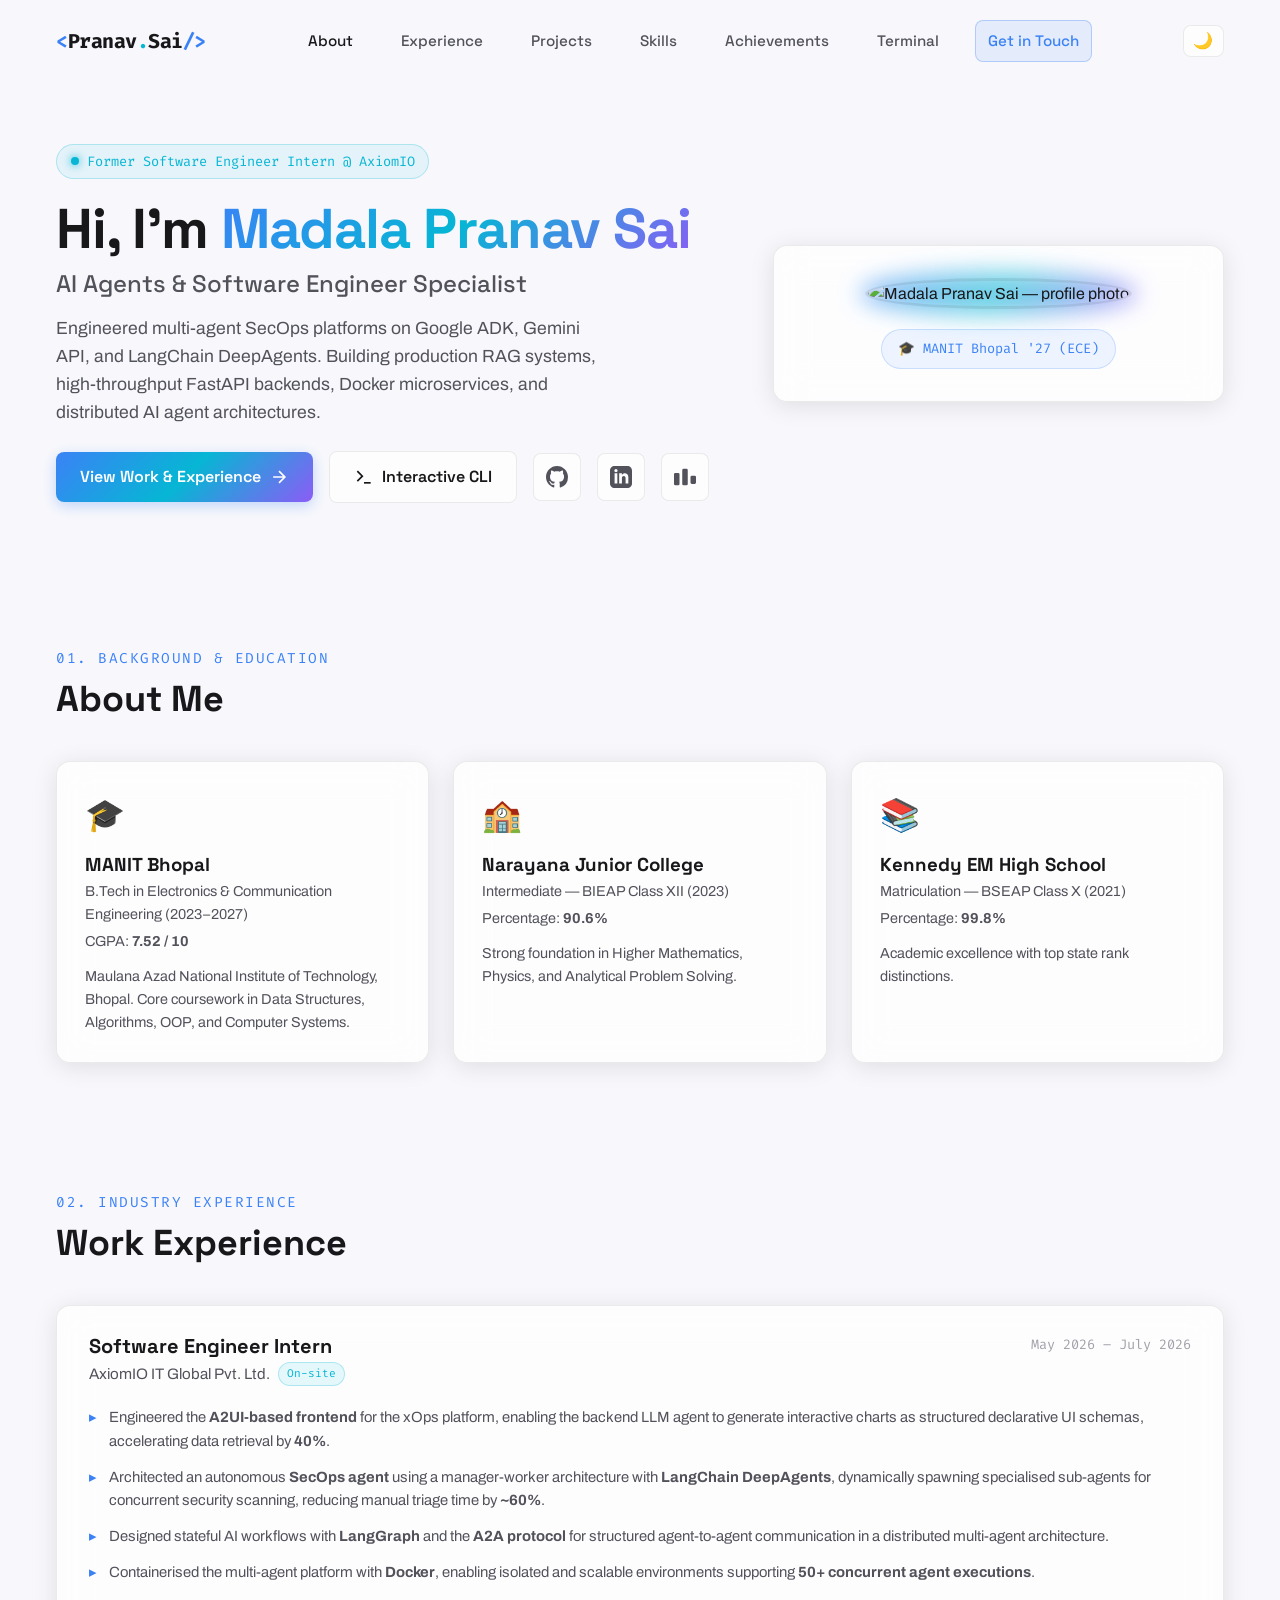
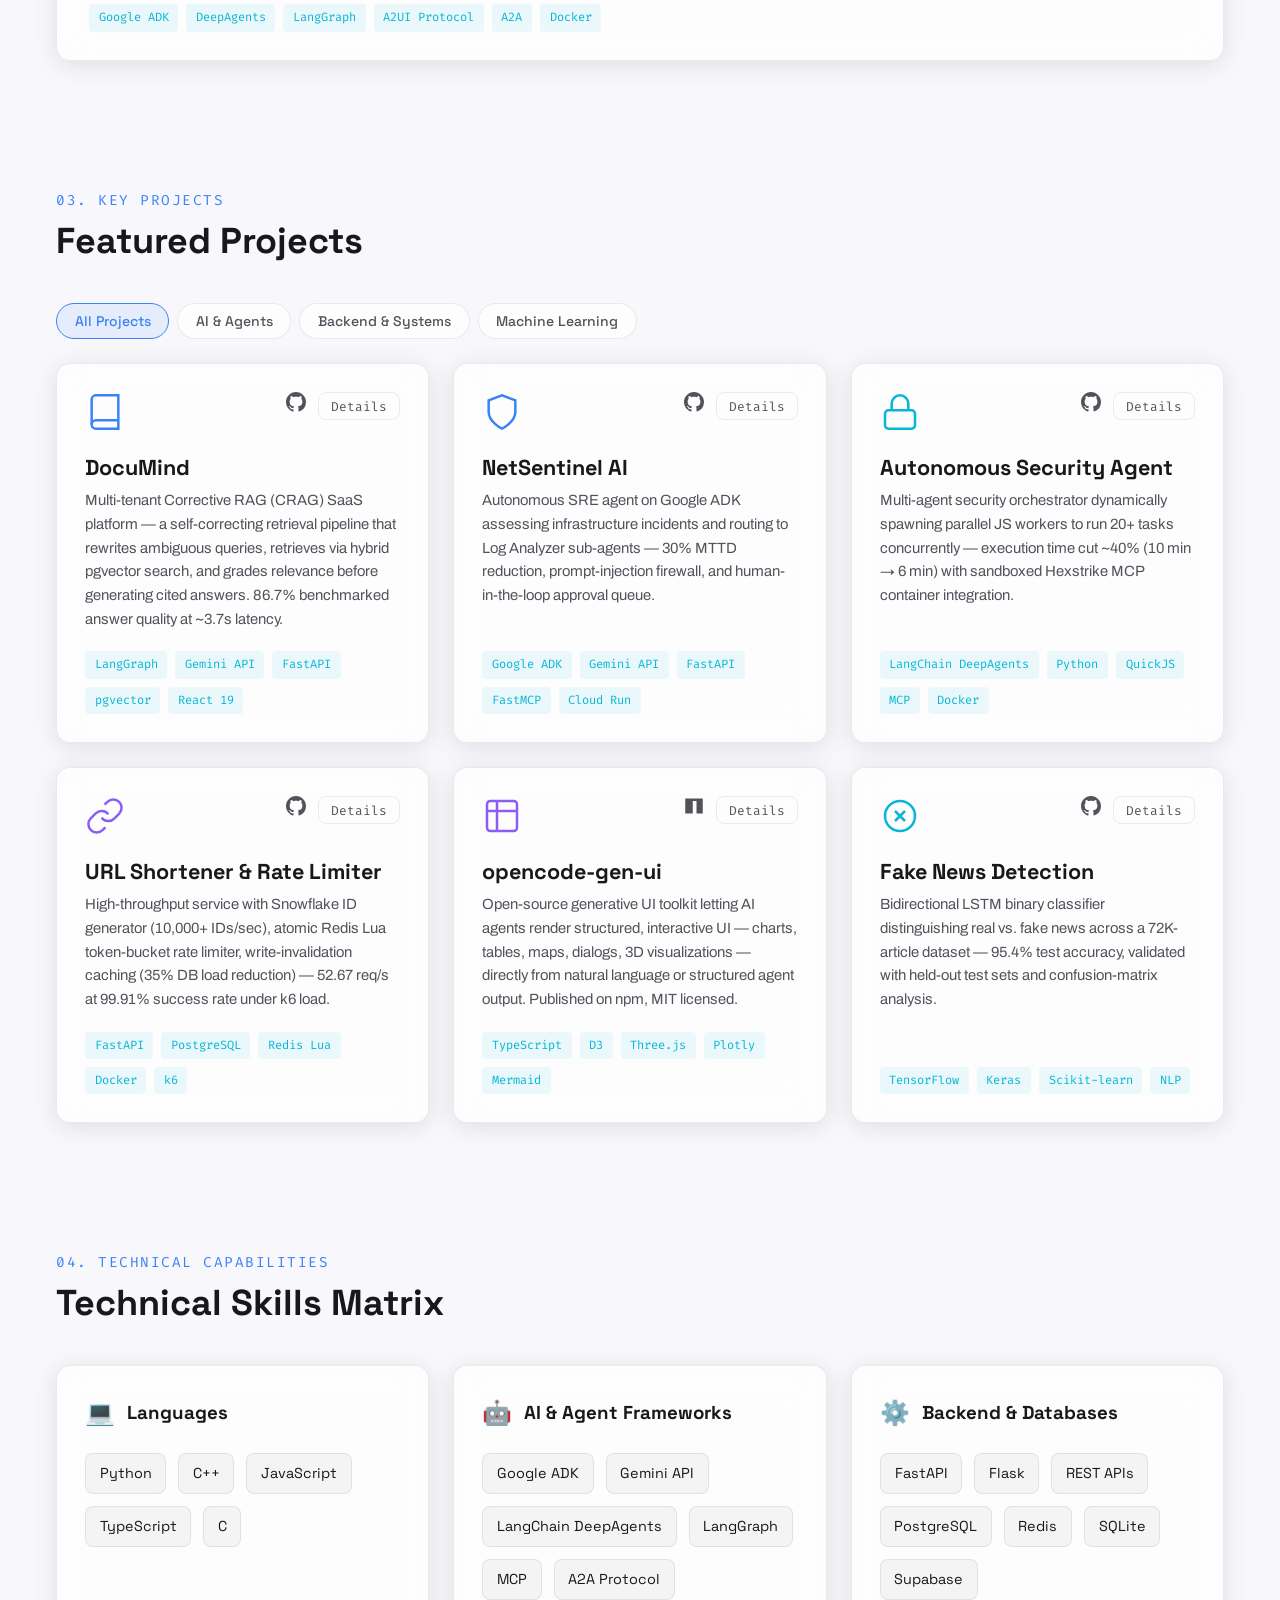
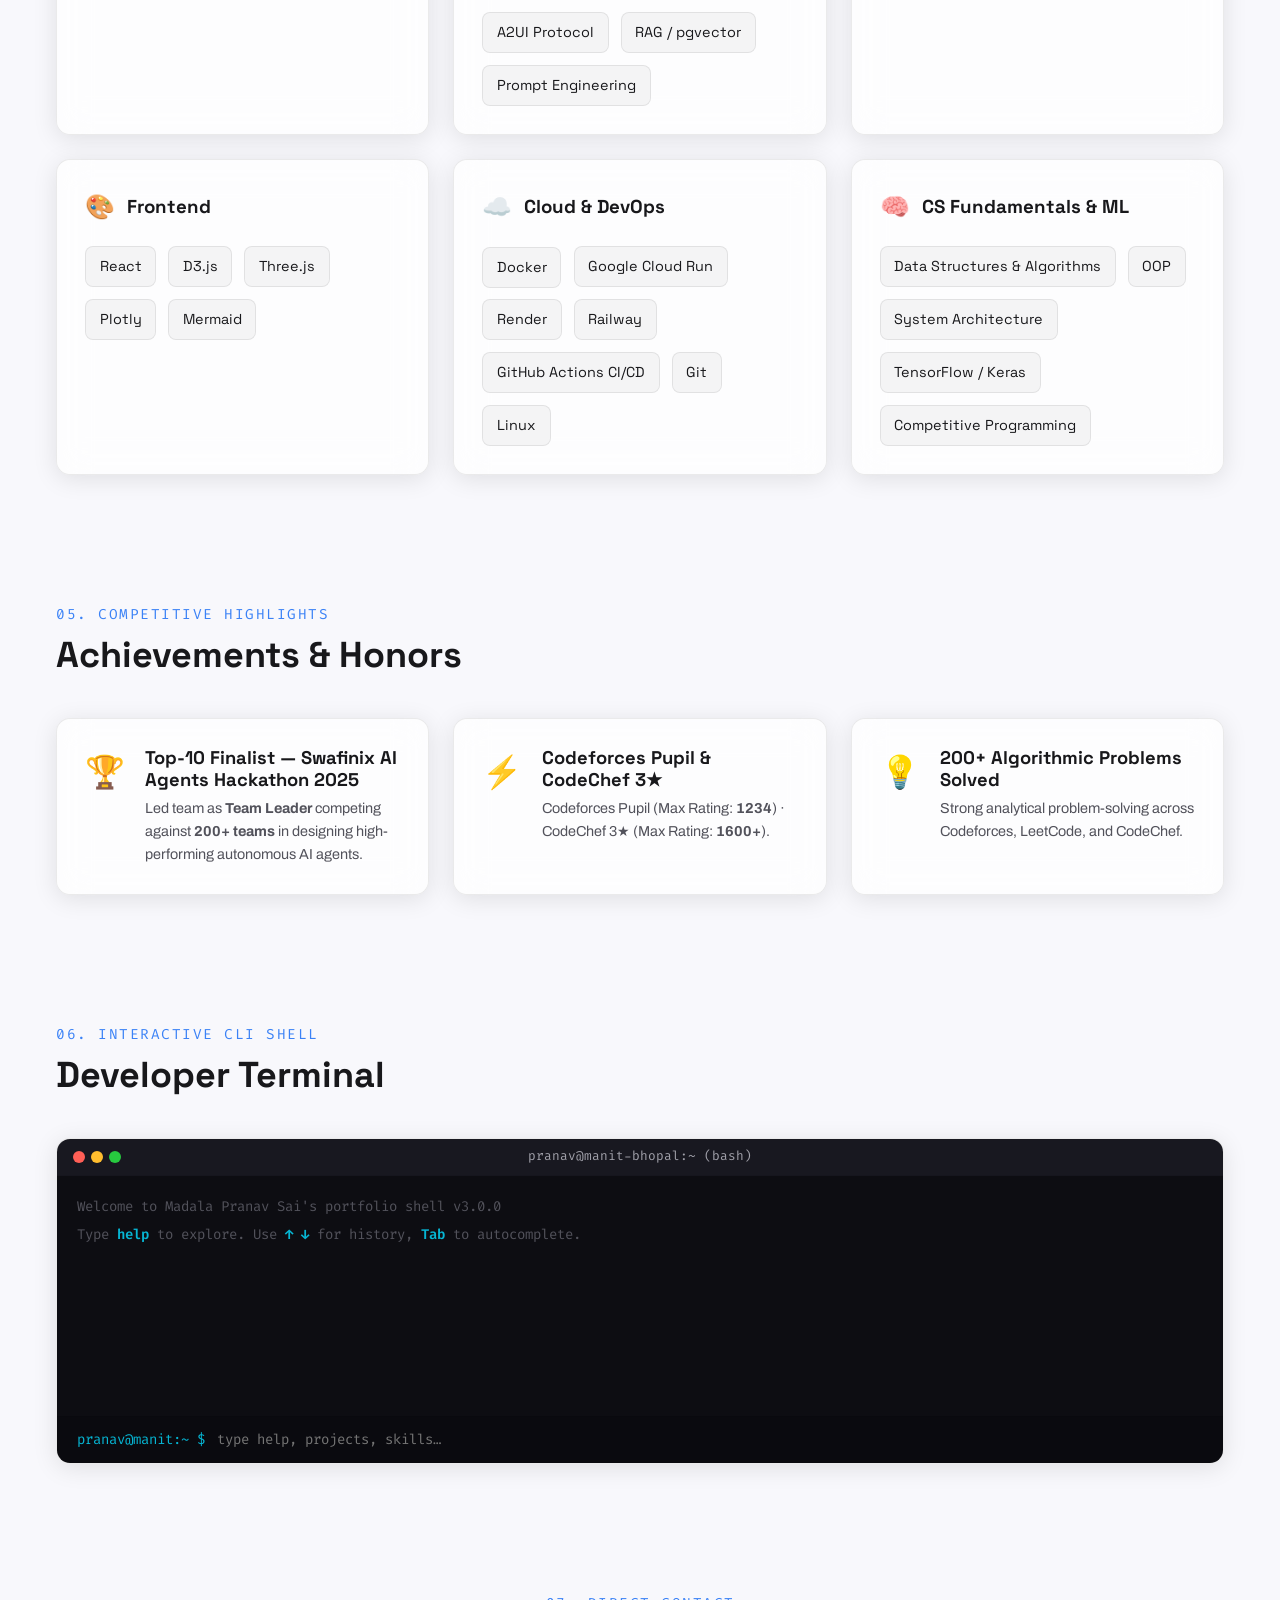
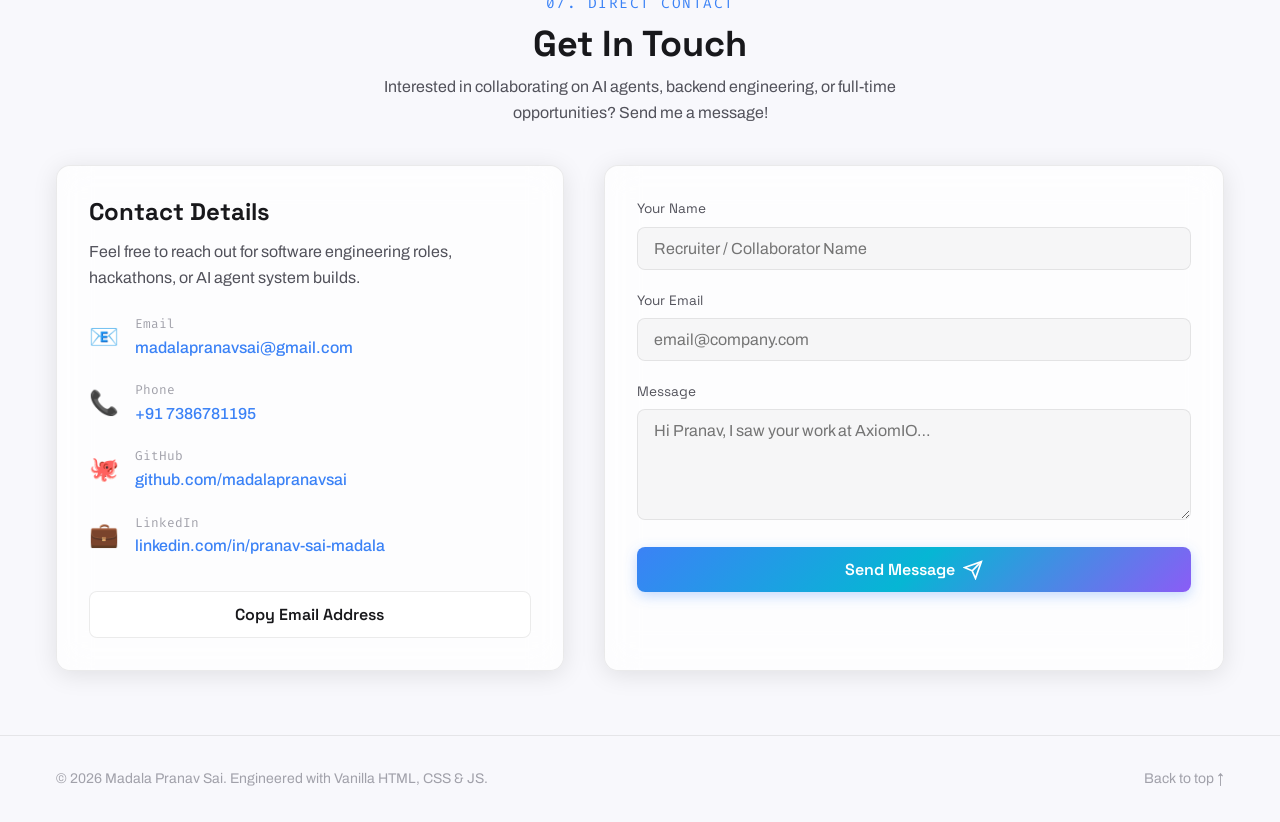
==== commit b85f1305: "Enhance portfolio with new project details and updates Updated the portfolio description and added p" ====
--- a/index.html
+++ b/index.html
@@ -6,7 +6,7 @@
 
   <!-- ── SEO ── -->
   <title>Madala Pranav Sai | AI Agents & Software Engineer</title>
-  <meta name="description" content="Portfolio of Madala Pranav Sai — Software Engineer Intern at AxiomIO, Google ADK & LangChain AI Agent Specialist, B.Tech ECE at MANIT Bhopal.">
+  <meta name="description" content="Portfolio of Madala Pranav Sai — Software Engineer Intern at AxiomIO, Google ADK & LangChain AI Agent Specialist, B.Tech ECE at MANIT Bhopal. Builder of DocuMind (Corrective RAG), NetSentinel AI, and opencode-gen-ui.">
   <meta name="author" content="Madala Pranav Sai">
   <meta name="robots" content="index, follow">
   <link rel="canonical" href="https://madalapranavsai.github.io/portfolio/">
@@ -99,8 +99,9 @@
         <h2 class="hero-subtitle">AI Agents &amp; Software Engineer Specialist</h2>
         <p class="hero-description">
           Engineered multi-agent SecOps platforms on Google ADK, Gemini API, and
-          LangChain DeepAgents. Crafting high-throughput FastAPI backends,
-          Docker microservices, and distributed AI agent architectures.
+          LangChain DeepAgents. Building production RAG systems, high-throughput
+          FastAPI backends, Docker microservices, and distributed AI agent
+          architectures.
         </p>
 
         <div class="hero-actions">
@@ -238,9 +239,34 @@
         <button class="filter-btn active" data-filter="all"     role="tab" aria-selected="true">All Projects</button>
         <button class="filter-btn"        data-filter="ai-agents" role="tab" aria-selected="false">AI &amp; Agents</button>
         <button class="filter-btn"        data-filter="systems"   role="tab" aria-selected="false">Backend &amp; Systems</button>
+        <button class="filter-btn"        data-filter="ml"        role="tab" aria-selected="false">Machine Learning</button>
       </div>
 
       <div class="projects-grid" id="projects-grid" role="list">
+
+        <!-- DocuMind -->
+        <article class="project-card glass-card" data-category="ai-agents" role="listitem" data-reveal>
+          <div class="project-header">
+            <div class="project-folder" aria-hidden="true">
+              <svg width="40" height="40" viewBox="0 0 24 24" fill="none" stroke="var(--accent-blue)" stroke-width="1.5"><path d="M4 19.5A2.5 2.5 0 0 1 6.5 17H20"/><path d="M6.5 2H20v20H6.5A2.5 2.5 0 0 1 4 19.5v-15A2.5 2.5 0 0 1 6.5 2z"/></svg>
+            </div>
+            <div class="project-links">
+              <a href="https://github.com/madalapranavsai/RAG1" target="_blank" rel="noopener noreferrer" aria-label="DocuMind on GitHub">
+                <svg width="20" height="20" viewBox="0 0 24 24" fill="currentColor" aria-hidden="true"><path d="M12 0C5.37 0 0 5.37 0 12c0 5.31 3.435 9.795 8.205 11.385.6.105.825-.255.825-.57 0-.285-.015-1.23-.015-2.235-3.015.555-3.795-.735-4.035-1.41-.135-.345-.72-1.41-1.23-1.695-.42-.225-1.02-.78-.015-.795.945-.015 1.62.87 1.845 1.23 1.08 1.815 2.805 1.305 3.495.99.105-.78.42-1.305.765-1.605-2.67-.3-5.46-1.335-5.46-5.925 0-1.305.465-2.385 1.23-3.225-.12-.3-.54-1.53.12-3.18 0 0 1.005-.315 3.3 1.23.96-.27 1.98-.405 3-.405s2.04.135 3 .405c2.295-1.56 3.3-1.23 3.3-1.23.66 1.65.24 2.88.12 3.18.765.84 1.23 1.905 1.23 3.225 0 4.605-2.805 5.625-5.475 5.925.435.375.81 1.095.81 2.22 0 1.605-.015 2.895-.015 3.3 0 .315.225.69.825.57A12.02 12.02 0 0024 12c0-6.63-5.37-12-12-12z"/></svg>
+              </a>
+              <button class="btn-details" data-modal="modal-documind">Details</button>
+            </div>
+          </div>
+          <h3 class="project-title">DocuMind</h3>
+          <p class="project-desc">Multi-tenant Corrective RAG (CRAG) SaaS platform — a self-correcting retrieval pipeline that rewrites ambiguous queries, retrieves via hybrid pgvector search, and grades relevance before generating cited answers. 86.7% benchmarked answer quality at ~3.7s latency.</p>
+          <div class="project-tags" aria-label="Technologies used">
+            <span class="tag">LangGraph</span>
+            <span class="tag">Gemini API</span>
+            <span class="tag">FastAPI</span>
+            <span class="tag">pgvector</span>
+            <span class="tag">React 19</span>
+          </div>
+        </article>
 
         <!-- NetSentinel AI -->
         <article class="project-card glass-card" data-category="ai-agents" role="listitem" data-reveal>
@@ -314,6 +340,53 @@
           </div>
         </article>
 
+        <!-- opencode-gen-ui -->
+        <article class="project-card glass-card" data-category="systems" role="listitem" data-reveal>
+          <div class="project-header">
+            <div class="project-folder" aria-hidden="true">
+              <svg width="40" height="40" viewBox="0 0 24 24" fill="none" stroke="var(--accent-violet)" stroke-width="1.5"><rect x="3" y="3" width="18" height="18" rx="2"/><path d="M9 3v18M3 9h18"/></svg>
+            </div>
+            <div class="project-links">
+              <a href="https://www.npmjs.com/package/opencode-gen-ui" target="_blank" rel="noopener noreferrer" aria-label="opencode-gen-ui on npm">
+                <svg width="20" height="20" viewBox="0 0 24 24" fill="currentColor" aria-hidden="true"><path d="M1.5 3v18h9v-15h4.5v15h7.5v-18h-21z"/></svg>
+              </a>
+              <button class="btn-details" data-modal="modal-genui">Details</button>
+            </div>
+          </div>
+          <h3 class="project-title">opencode-gen-ui</h3>
+          <p class="project-desc">Open-source generative UI toolkit letting AI agents render structured, interactive UI — charts, tables, maps, dialogs, 3D visualizations — directly from natural language or structured agent output. Published on npm, MIT licensed.</p>
+          <div class="project-tags" aria-label="Technologies used">
+            <span class="tag">TypeScript</span>
+            <span class="tag">D3</span>
+            <span class="tag">Three.js</span>
+            <span class="tag">Plotly</span>
+            <span class="tag">Mermaid</span>
+          </div>
+        </article>
+
+        <!-- Fake News Detection -->
+        <article class="project-card glass-card" data-category="ml" role="listitem" data-reveal>
+          <div class="project-header">
+            <div class="project-folder" aria-hidden="true">
+              <svg width="40" height="40" viewBox="0 0 24 24" fill="none" stroke="var(--accent-cyan)" stroke-width="1.5"><circle cx="12" cy="12" r="9"/><path d="M9 9l6 6M15 9l-6 6"/></svg>
+            </div>
+            <div class="project-links">
+              <a href="https://github.com/madalapranavsai/fake_news_detection" target="_blank" rel="noopener noreferrer" aria-label="Fake News Detection on GitHub">
+                <svg width="20" height="20" viewBox="0 0 24 24" fill="currentColor" aria-hidden="true"><path d="M12 0C5.37 0 0 5.37 0 12c0 5.31 3.435 9.795 8.205 11.385.6.105.825-.255.825-.57 0-.285-.015-1.23-.015-2.235-3.015.555-3.795-.735-4.035-1.41-.135-.345-.72-1.41-1.23-1.695-.42-.225-1.02-.78-.015-.795.945-.015 1.62.87 1.845 1.23 1.08 1.815 2.805 1.305 3.495.99.105-.78.42-1.305.765-1.605-2.67-.3-5.46-1.335-5.46-5.925 0-1.305.465-2.385 1.23-3.225-.12-.3-.54-1.53.12-3.18 0 0 1.005-.315 3.3 1.23.96-.27 1.98-.405 3-.405s2.04.135 3 .405c2.295-1.56 3.3-1.23 3.3-1.23.66 1.65.24 2.88.12 3.18.765.84 1.23 1.905 1.23 3.225 0 4.605-2.805 5.625-5.475 5.925.435.375.81 1.095.81 2.22 0 1.605-.015 2.895-.015 3.3 0 .315.225.69.825.57A12.02 12.02 0 0024 12c0-6.63-5.37-12-12-12z"/></svg>
+              </a>
+              <button class="btn-details" data-modal="modal-fakenews">Details</button>
+            </div>
+          </div>
+          <h3 class="project-title">Fake News Detection</h3>
+          <p class="project-desc">Bidirectional LSTM binary classifier distinguishing real vs. fake news across a 72K-article dataset — 95.4% test accuracy, validated with held-out test sets and confusion-matrix analysis.</p>
+          <div class="project-tags" aria-label="Technologies used">
+            <span class="tag">TensorFlow</span>
+            <span class="tag">Keras</span>
+            <span class="tag">Scikit-learn</span>
+            <span class="tag">NLP</span>
+          </div>
+        </article>
+
       </div>
     </div>
   </section>
@@ -339,6 +412,7 @@
             <div class="skill-chip">Python</div>
             <div class="skill-chip">C++</div>
             <div class="skill-chip">JavaScript</div>
+            <div class="skill-chip">TypeScript</div>
             <div class="skill-chip">C</div>
           </div>
         </div>
@@ -356,6 +430,7 @@
             <div class="skill-chip">MCP</div>
             <div class="skill-chip">A2A Protocol</div>
             <div class="skill-chip">A2UI Protocol</div>
+            <div class="skill-chip">RAG / pgvector</div>
             <div class="skill-chip">Prompt Engineering</div>
           </div>
         </div>
@@ -372,6 +447,21 @@
             <div class="skill-chip">PostgreSQL</div>
             <div class="skill-chip">Redis</div>
             <div class="skill-chip">SQLite</div>
+            <div class="skill-chip">Supabase</div>
+          </div>
+        </div>
+
+        <div class="skill-category glass-card" data-reveal>
+          <div class="category-header">
+            <span class="category-icon" aria-hidden="true">🎨</span>
+            <h3>Frontend</h3>
+          </div>
+          <div class="skill-chips">
+            <div class="skill-chip">React</div>
+            <div class="skill-chip">D3.js</div>
+            <div class="skill-chip">Three.js</div>
+            <div class="skill-chip">Plotly</div>
+            <div class="skill-chip">Mermaid</div>
           </div>
         </div>
 
@@ -383,6 +473,8 @@
           <div class="skill-chips">
             <div class="skill-chip">Docker</div>
             <div class="skill-chip">Google Cloud Run</div>
+            <div class="skill-chip">Render</div>
+            <div class="skill-chip">Railway</div>
             <div class="skill-chip">GitHub Actions CI/CD</div>
             <div class="skill-chip">Git</div>
             <div class="skill-chip">Linux</div>
@@ -392,12 +484,13 @@
         <div class="skill-category glass-card" data-reveal>
           <div class="category-header">
             <span class="category-icon" aria-hidden="true">🧠</span>
-            <h3>CS Fundamentals</h3>
+            <h3>CS Fundamentals &amp; ML</h3>
           </div>
           <div class="skill-chips">
             <div class="skill-chip">Data Structures &amp; Algorithms</div>
             <div class="skill-chip">OOP</div>
             <div class="skill-chip">System Architecture</div>
+            <div class="skill-chip">TensorFlow / Keras</div>
             <div class="skill-chip">Competitive Programming</div>
           </div>
         </div>
@@ -579,6 +672,32 @@
        MODALS
   ═══════════════════════════════════════════════════════════════ -->
 
+  <!-- DocuMind -->
+  <dialog class="modal glass-modal" id="modal-documind" aria-labelledby="modal-documind-title">
+    <div class="modal-content">
+      <button class="modal-close" data-close-modal aria-label="Close modal">&times;</button>
+      <div class="modal-header">
+        <span class="modal-tag">LangGraph &bull; Gemini API &bull; FastAPI &bull; pgvector &bull; React 19</span>
+        <h2 id="modal-documind-title">DocuMind</h2>
+      </div>
+      <div class="modal-body">
+        <p><strong>DocuMind</strong> is a multi-tenant SaaS platform implementing <strong>Corrective RAG (CRAG)</strong> — a self-correcting retrieval pipeline that rewrites ambiguous queries, retrieves candidate chunks, grades their relevance, and retries retrieval if the grade fails, before generating a grounded answer with citations.</p>
+        <h4>Key Technical Accomplishments</h4>
+        <ul>
+          <li><strong>CRAG State Machine:</strong> LangGraph-orchestrated pipeline — query rewrite → hybrid pgvector retrieval → relevance grading → conditional retry/transform → generation.</li>
+          <li><strong>Multi-Tenant Security:</strong> Workspace-scoped Row-Level Security policies, auth triggers, and isolated storage buckets on Supabase Postgres.</li>
+          <li><strong>10-Format Ingestion:</strong> PDF, DOCX, XLSX, PPTX, CSV, JSON, HTML, TXT, and MD, with local ONNX-based embeddings — no external embedding API calls required.</li>
+          <li><strong>Evaluation Harness:</strong> Custom eval suite scoring the RAG Triad (faithfulness, answer relevance, context relevance) plus fact recall and CRAG decision accuracy — 86.7% composite quality, ~3.7s end-to-end latency.</li>
+          <li><strong>Custom A2UI Renderer:</strong> React 19 frontend with widgets for charts, tables, citation cards, metric cards, and Mermaid diagrams, plus a retrieval sandbox for inspecting chunk-level cosine similarity.</li>
+        </ul>
+      </div>
+      <div class="modal-footer">
+        <a href="https://github.com/madalapranavsai/RAG1" target="_blank" rel="noopener noreferrer" class="btn btn-primary">View GitHub Repository</a>
+        <a href="https://documind-rt2a.onrender.com" target="_blank" rel="noopener noreferrer" class="btn btn-secondary">Live Demo</a>
+      </div>
+    </div>
+  </dialog>
+
   <!-- NetSentinel AI -->
   <dialog class="modal glass-modal" id="modal-netsentinel" aria-labelledby="modal-netsentinel-title">
     <div class="modal-content">
@@ -647,6 +766,52 @@
     </div>
   </dialog>
 
+  <!-- opencode-gen-ui -->
+  <dialog class="modal glass-modal" id="modal-genui" aria-labelledby="modal-genui-title">
+    <div class="modal-content">
+      <button class="modal-close" data-close-modal aria-label="Close modal">&times;</button>
+      <div class="modal-header">
+        <span class="modal-tag">TypeScript &bull; D3 &bull; Three.js &bull; Plotly &bull; Mermaid &bull; AG Grid</span>
+        <h2 id="modal-genui-title">opencode-gen-ui</h2>
+      </div>
+      <div class="modal-body">
+        <p><strong>opencode-gen-ui</strong> is an open-source generative UI toolkit that lets AI agents render structured, interactive UI — charts, tables, maps, dialogs, and 3D visualizations — directly from natural language or structured agent output.</p>
+        <h4>Key Technical Accomplishments</h4>
+        <ul>
+          <li><strong>Modular Pipeline:</strong> Schema → registry → renderer → action-bus architecture built for framework-agnostic consumption by AI agent runtimes.</li>
+          <li><strong>Reliability Hardening:</strong> Added boundary validation and retry logic that re-prompts the generating model with specific feedback on malformed schemas, rather than failing outright.</li>
+          <li><strong>Published Package:</strong> v1.0.1, MIT licensed, semantically versioned, live on the public npm registry.</li>
+        </ul>
+      </div>
+      <div class="modal-footer">
+        <a href="https://www.npmjs.com/package/opencode-gen-ui" target="_blank" rel="noopener noreferrer" class="btn btn-primary">View on npm</a>
+      </div>
+    </div>
+  </dialog>
+
+  <!-- Fake News Detection -->
+  <dialog class="modal glass-modal" id="modal-fakenews" aria-labelledby="modal-fakenews-title">
+    <div class="modal-content">
+      <button class="modal-close" data-close-modal aria-label="Close modal">&times;</button>
+      <div class="modal-header">
+        <span class="modal-tag">TensorFlow &bull; Keras &bull; Scikit-learn &bull; NLP</span>
+        <h2 id="modal-fakenews-title">Fake News Detection</h2>
+      </div>
+      <div class="modal-body">
+        <p>A binary text classifier distinguishing real vs. fake news articles, built with a <strong>Bidirectional LSTM</strong> in TensorFlow/Keras.</p>
+        <h4>Key Technical Accomplishments</h4>
+        <ul>
+          <li><strong>Full ML Pipeline:</strong> Preprocessing, tokenization, and training across a 72K-article dataset.</li>
+          <li><strong>Rigorous Evaluation:</strong> Early stopping, held-out test sets, and confusion-matrix / precision-recall analysis to validate generalization rather than relying on a single accuracy number.</li>
+          <li><strong>Result:</strong> 95.4% test accuracy.</li>
+        </ul>
+      </div>
+      <div class="modal-footer">
+        <a href="https://github.com/madalapranavsai/fake_news_detection" target="_blank" rel="noopener noreferrer" class="btn btn-primary">View GitHub Repository</a>
+      </div>
+    </div>
+  </dialog>
+
   <!-- Toast container (created by JS if needed, but present for no-JS fallback) -->
   <div id="toast-container" aria-live="polite" aria-atomic="false"></div>
 
--- a/styles.css
+++ b/styles.css
@@ -1,1023 +1,627 @@
 /* ==========================================================================
-   UI/UX PRO MAX - OLED DARK DESIGN SYSTEM
-   Developer Portfolio for Madala Pranav Sai
+   Madala Pranav Sai — Portfolio Styles (Upgraded)
+   Changes over original:
+   - Light/dark theme via CSS custom properties on [data-theme]
+   - Scroll-reveal animation system (data-reveal + .revealed)
+   - Project card CSS-class filter (.card-hidden) instead of JS display/opacity
+   - Toast slide-in/out with CSS transitions instead of JS style mutation
+   - Per-field form error styles (.field-error, [aria-invalid])
+   - Hamburger open-state animation
+   - Theme toggle button
+   - Better focus-visible rings throughout
+   - Minor: wider terminal, sticky header offset, smoother transitions
    ========================================================================== */
 
+/* ── Design tokens (dark — default) ─────────────────────────────────────── */
 :root {
-  /* Color Tokens */
-  --color-bg-base: #09090b;
-  --color-bg-surface: #121217;
-  --color-bg-glass: rgba(18, 18, 24, 0.65);
-  --color-bg-glass-hover: rgba(28, 28, 38, 0.85);
-
-  --color-text-main: #f4f4f5;
-  --color-text-muted: #a1a1aa;
-  --color-text-dim: #71717a;
-
-  --color-border: rgba(255, 255, 255, 0.08);
-  --color-border-hover: rgba(59, 130, 246, 0.4);
-
-  /* Accents & Gradients */
-  --color-accent: #2563eb;
-  --color-accent-blue: #3b82f6;
-  --color-accent-cyan: #06b6d4;
-  --color-accent-violet: #8b5cf6;
-  --gradient-accent: linear-gradient(135deg, #3b82f6 0%, #06b6d4 50%, #8b5cf6 100%);
-  --gradient-glow: radial-gradient(circle, rgba(59, 130, 246, 0.15) 0%, rgba(9, 9, 11, 0) 70%);
-
-  /* Typography */
-  --font-family-sans: 'Space Grotesk', -apple-system, BlinkMacSystemFont, sans-serif;
-  --font-family-body: 'Archivo', -apple-system, BlinkMacSystemFont, sans-serif;
-  --font-family-mono: 'Fira Code', monospace;
-
-  /* Spacing Scale */
-  --space-xs: 0.5rem;   /* 8px */
-  --space-sm: 1rem;     /* 16px */
-  --space-md: 1.5rem;   /* 24px */
-  --space-lg: 2.5rem;   /* 40px */
-  --space-xl: 4rem;     /* 64px */
-
-  /* Borders & Shadows */
-  --radius-sm: 8px;
-  --radius-md: 14px;
-  --radius-lg: 20px;
-  --radius-full: 9999px;
-  --shadow-glass: 0 8px 32px 0 rgba(0, 0, 0, 0.37);
-  --shadow-glow: 0 0 20px rgba(59, 130, 246, 0.25);
-
-  /* Transitions */
-  --transition-fast: 150ms cubic-bezier(0.4, 0, 0.2, 1);
-  --transition-normal: 250ms cubic-bezier(0.4, 0, 0.2, 1);
-}
-
-/* Base Reset */
-*, *::before, *::after {
-  box-sizing: border-box;
-  margin: 0;
-  padding: 0;
-}
+  --bg-base:        #09090b;
+  --bg-surface:     #121217;
+  --bg-glass:       rgba(18, 18, 24, 0.65);
+  --bg-glass-hover: rgba(28, 28, 38, 0.85);
+
+  --text-main:      #f4f4f5;
+  --text-muted:     #a1a1aa;
+  --text-dim:       #71717a;
+
+  --border:         rgba(255, 255, 255, 0.08);
+  --border-hover:   rgba(59, 130, 246, 0.4);
+
+  --accent:         #2563eb;
+  --accent-blue:    #3b82f6;
+  --accent-cyan:    #06b6d4;
+  --accent-violet:  #8b5cf6;
+
+  --grad-accent:    linear-gradient(135deg, #3b82f6 0%, #06b6d4 50%, #8b5cf6 100%);
+  --grad-glow:      radial-gradient(circle, rgba(59,130,246,.15) 0%, transparent 70%);
+
+  --font-sans:  'Space Grotesk', -apple-system, BlinkMacSystemFont, sans-serif;
+  --font-body:  'Archivo',       -apple-system, BlinkMacSystemFont, sans-serif;
+  --font-mono:  'Fira Code', monospace;
+
+  --sp-xs: .5rem;
+  --sp-sm: 1rem;
+  --sp-md: 1.5rem;
+  --sp-lg: 2.5rem;
+  --sp-xl: 4rem;
+
+  --r-sm:   8px;
+  --r-md:  14px;
+  --r-lg:  20px;
+  --r-full: 9999px;
+
+  --shadow-glass: 0 8px 32px rgba(0,0,0,.37);
+  --shadow-glow:  0 0 20px rgba(59,130,246,.25);
+
+  --ease-fast:   150ms cubic-bezier(.4,0,.2,1);
+  --ease-normal: 250ms cubic-bezier(.4,0,.2,1);
+  --ease-spring: 400ms cubic-bezier(.34,1.56,.64,1);
+
+  /* Reveal animation defaults */
+  --reveal-y:     20px;
+  --reveal-dur:   500ms;
+  --reveal-ease:  cubic-bezier(.22,1,.36,1);
+}
+
+/* ── Light theme override ────────────────────────────────────────────────── */
+[data-theme="light"] {
+  --bg-base:        #f8f8fc;
+  --bg-surface:     #ffffff;
+  --bg-glass:       rgba(255,255,255,0.75);
+  --bg-glass-hover: rgba(255,255,255,0.95);
+
+  --text-main:  #18181b;
+  --text-muted: #52525b;
+  --text-dim:   #a1a1aa;
+
+  --border:       rgba(0,0,0,0.08);
+  --border-hover: rgba(59,130,246,0.5);
+
+  --shadow-glass: 0 4px 24px rgba(0,0,0,.10);
+  --shadow-glow:  0 0 20px rgba(59,130,246,.15);
+}
+
+/* ── Reset ───────────────────────────────────────────────────────────────── */
+*, *::before, *::after { box-sizing: border-box; margin: 0; padding: 0; }
 
 html {
   scroll-behavior: smooth;
   font-size: 16px;
+  /* Prevent flash of wrong theme before JS runs */
+  background-color: var(--bg-base);
 }
 
 body {
-  background-color: var(--color-bg-base);
-  color: var(--color-text-main);
-  font-family: var(--font-family-body);
+  background: var(--bg-base);
+  color: var(--text-main);
+  font-family: var(--font-body);
   line-height: 1.6;
   overflow-x: hidden;
-  position: relative;
   min-height: 100vh;
-}
-
-/* Ambient Glowing Background Orbs */
+  transition: background var(--ease-normal), color var(--ease-normal);
+}
+
+/* ── Ambient orbs ────────────────────────────────────────────────────────── */
 .ambient-glow {
-  position: fixed;
-  border-radius: 50%;
-  filter: blur(120px);
-  z-index: -1;
-  pointer-events: none;
-  opacity: 0.5;
-}
-
-.orb-1 {
-  width: 500px;
-  height: 500px;
-  background: var(--color-accent-blue);
-  top: -100px;
-  left: -100px;
-}
-
-.orb-2 {
-  width: 450px;
-  height: 450px;
-  background: var(--color-accent-violet);
-  bottom: 10%;
-  right: -100px;
-}
-
-/* Typography Utilities */
-h1, h2, h3, h4, h5, h6 {
-  font-family: var(--font-family-sans);
-  color: var(--color-text-main);
-  line-height: 1.2;
-}
+  position: fixed; border-radius: 50%;
+  filter: blur(120px); z-index: -1;
+  pointer-events: none; opacity: .45;
+  transition: opacity var(--ease-normal);
+}
+.orb-1 { width:500px;height:500px;background:var(--accent-blue);  top:-100px;  left:-100px; }
+.orb-2 { width:450px;height:450px;background:var(--accent-violet);bottom:10%;  right:-100px;}
+
+[data-theme="light"] .ambient-glow { opacity: .12; }
+
+/* ── Typography ──────────────────────────────────────────────────────────── */
+h1,h2,h3,h4,h5,h6 { font-family:var(--font-sans); color:var(--text-main); line-height:1.2; }
+a { color:inherit; text-decoration:none; transition:color var(--ease-fast); }
+button,input,textarea,select { font-family:inherit; font-size:inherit; }
 
 .gradient-text {
-  background: var(--gradient-accent);
+  background: var(--grad-accent);
   -webkit-background-clip: text;
   -webkit-text-fill-color: transparent;
   background-clip: text;
 }
 
-.highlight-text {
-  color: var(--color-accent-cyan);
-}
-
-a {
-  color: inherit;
-  text-decoration: none;
-  transition: color var(--transition-fast);
-}
-
-button, input, textarea {
-  font-family: inherit;
-  font-size: inherit;
-}
-
-/* Glassmorphism Card Baseline */
+/* ── Focus rings (accessibility) ─────────────────────────────────────────── */
+:focus-visible {
+  outline: 2px solid var(--accent-blue);
+  outline-offset: 3px;
+  border-radius: var(--r-sm);
+}
+
+/* ── Glass card ──────────────────────────────────────────────────────────── */
 .glass-card {
-  background: var(--color-bg-glass);
+  background: var(--bg-glass);
   backdrop-filter: blur(16px);
   -webkit-backdrop-filter: blur(16px);
-  border: 1px solid var(--color-border);
-  border-radius: var(--radius-md);
+  border: 1px solid var(--border);
+  border-radius: var(--r-md);
   box-shadow: var(--shadow-glass);
-  transition: transform var(--transition-normal), border-color var(--transition-normal), box-shadow var(--transition-normal);
-}
-
+  transition:
+    transform var(--ease-normal),
+    border-color var(--ease-normal),
+    box-shadow var(--ease-normal),
+    background var(--ease-normal);
+}
 .glass-card:hover {
-  border-color: var(--color-border-hover);
+  border-color: var(--border-hover);
   box-shadow: var(--shadow-glow);
-}
-
-/* Layout Container */
-.container {
-  width: 100%;
-  max-width: 1200px;
-  margin: 0 auto;
-  padding: 0 var(--space-sm);
-}
-
-.section {
-  padding: var(--space-xl) 0;
-}
-
-.section-header {
-  margin-bottom: var(--space-lg);
-}
-
-.section-header.center {
-  text-align: center;
-}
+  transform: translateY(-2px);
+}
+
+/* ── Scroll-reveal ───────────────────────────────────────────────────────── */
+[data-reveal] {
+  opacity: 0;
+  transform: translateY(var(--reveal-y));
+  transition:
+    opacity var(--reveal-dur) var(--reveal-ease),
+    transform var(--reveal-dur) var(--reveal-ease);
+}
+[data-reveal].revealed {
+  opacity: 1;
+  transform: translateY(0);
+}
+/* Stagger siblings automatically */
+[data-reveal]:nth-child(2) { transition-delay: 80ms;  }
+[data-reveal]:nth-child(3) { transition-delay: 160ms; }
+[data-reveal]:nth-child(4) { transition-delay: 240ms; }
+[data-reveal]:nth-child(5) { transition-delay: 320ms; }
+
+@media (prefers-reduced-motion: reduce) {
+  [data-reveal] { opacity:1; transform:none; transition:none; }
+  * { animation-duration:.01ms !important; transition-duration:.01ms !important; }
+}
+
+/* ── Layout ──────────────────────────────────────────────────────────────── */
+.container { width:100%; max-width:1200px; margin:0 auto; padding:0 var(--sp-sm); }
+.section   { padding: var(--sp-xl) 0; }
+
+.section-header { margin-bottom: var(--sp-lg); }
+.section-header.center { text-align:center; }
 
 .section-tag {
-  font-family: var(--font-family-mono);
-  color: var(--color-accent-blue);
-  font-size: 0.9rem;
+  font-family: var(--font-mono);
+  color: var(--accent-blue);
+  font-size: .9rem;
   text-transform: uppercase;
   letter-spacing: 1.5px;
   display: block;
-  margin-bottom: var(--space-xs);
-}
-
-.section-title {
-  font-size: 2.25rem;
-  font-weight: 700;
-}
-
-.section-subtitle {
-  color: var(--color-text-muted);
-  max-width: 600px;
-  margin: var(--space-xs) auto 0;
-}
-
-/* Navigation Bar */
+  margin-bottom: var(--sp-xs);
+}
+.section-title    { font-size:2.25rem; font-weight:700; }
+.section-subtitle { color:var(--text-muted); max-width:600px; margin:.5rem auto 0; }
+
+/* ── Navbar ──────────────────────────────────────────────────────────────── */
 .navbar {
-  position: fixed;
-  top: 0;
-  left: 0;
-  width: 100%;
-  z-index: 1000;
+  position: fixed; top:0; left:0; width:100%; z-index:1000;
   padding: 1.25rem 0;
-  transition: background var(--transition-normal), padding var(--transition-normal), border-color var(--transition-normal);
-}
-
+  transition: background var(--ease-normal), padding var(--ease-normal), border-color var(--ease-normal);
+}
 .navbar.scrolled {
-  background: rgba(9, 9, 11, 0.85);
+  background: rgba(9,9,11,.88);
   backdrop-filter: blur(16px);
   -webkit-backdrop-filter: blur(16px);
-  border-bottom: 1px solid var(--color-border);
-  padding: 0.85rem 0;
-}
+  border-bottom: 1px solid var(--border);
+  padding: .85rem 0;
+}
+[data-theme="light"] .navbar.scrolled { background: rgba(248,248,252,.92); }
 
 .nav-container {
-  display: flex;
-  justify-content: space-between;
-  align-items: center;
-  max-width: 1200px;
-  margin: 0 auto;
-  padding: 0 var(--space-sm);
-}
-
-.nav-brand {
-  font-family: var(--font-family-mono);
-  font-size: 1.25rem;
-  font-weight: 700;
-  letter-spacing: -0.5px;
-}
-
-.brand-bracket { color: var(--color-accent-blue); }
-.brand-dot { color: var(--color-accent-cyan); }
-
-.nav-menu {
-  display: flex;
-  align-items: center;
-  gap: var(--space-md);
-}
+  display:flex; justify-content:space-between; align-items:center;
+  max-width:1200px; margin:0 auto; padding:0 var(--sp-sm);
+}
+.nav-brand { font-family:var(--font-mono); font-size:1.25rem; font-weight:700; letter-spacing:-.5px; }
+.brand-bracket { color:var(--accent-blue); }
+.brand-dot     { color:var(--accent-cyan); }
+
+.nav-menu  { display:flex; align-items:center; gap:var(--sp-md); }
+.nav-right { display:flex; align-items:center; gap:.5rem; }
 
 .nav-link {
-  font-family: var(--font-family-sans);
-  font-size: 0.95rem;
-  color: var(--color-text-muted);
-  font-weight: 500;
-  padding: 0.5rem 0.75rem;
-  border-radius: var(--radius-sm);
-  transition: color var(--transition-fast), background var(--transition-fast);
-}
-
-.nav-link:hover, .nav-link.active {
-  color: var(--color-text-main);
-}
-
+  font-family:var(--font-sans); font-size:.95rem; color:var(--text-muted);
+  font-weight:500; padding:.5rem .75rem; border-radius:var(--r-sm);
+  transition: color var(--ease-fast), background var(--ease-fast);
+}
+.nav-link:hover, .nav-link.active { color: var(--text-main); }
 .nav-cta {
-  background: rgba(59, 130, 246, 0.1);
-  border: 1px solid rgba(59, 130, 246, 0.3);
-  color: var(--color-accent-blue);
-}
-
-.nav-cta:hover {
-  background: var(--color-accent-blue);
-  color: #fff;
-}
-
+  background: rgba(59,130,246,.1);
+  border: 1px solid rgba(59,130,246,.3);
+  color: var(--accent-blue);
+}
+.nav-cta:hover { background:var(--accent-blue); color:#fff; }
+
+/* Theme toggle */
+#theme-toggle {
+  background: var(--bg-glass);
+  border: 1px solid var(--border);
+  border-radius: var(--r-sm);
+  padding: .45rem .6rem;
+  cursor: pointer;
+  font-size: 1rem;
+  line-height: 1;
+  transition: background var(--ease-fast), border-color var(--ease-fast);
+}
+#theme-toggle:hover { border-color: var(--border-hover); }
+
+/* Hamburger */
 .hamburger {
-  display: none;
-  background: none;
-  border: none;
-  cursor: pointer;
-  flex-direction: column;
-  gap: 5px;
-}
-
+  display:none; background:none; border:none; cursor:pointer;
+  flex-direction:column; gap:5px; padding:.25rem;
+}
 .hamburger span {
-  width: 24px;
-  height: 2px;
-  background: var(--color-text-main);
-  transition: transform var(--transition-fast);
-}
-
-/* Buttons */
+  display:block; width:24px; height:2px; background:var(--text-main);
+  transition: transform var(--ease-fast), opacity var(--ease-fast);
+}
+.hamburger[aria-expanded="true"] span:nth-child(1) { transform: translateY(7px) rotate(45deg); }
+.hamburger[aria-expanded="true"] span:nth-child(2) { opacity:0; }
+.hamburger[aria-expanded="true"] span:nth-child(3) { transform: translateY(-7px) rotate(-45deg); }
+
+/* ── Buttons ─────────────────────────────────────────────────────────────── */
 .btn {
-  display: inline-flex;
-  align-items: center;
-  justify-content: center;
-  gap: 0.5rem;
-  font-family: var(--font-family-sans);
-  font-weight: 600;
-  padding: 0.75rem 1.5rem;
-  border-radius: var(--radius-sm);
-  cursor: pointer;
-  border: none;
-  transition: transform var(--transition-fast), box-shadow var(--transition-fast), background var(--transition-fast);
-}
-
+  display:inline-flex; align-items:center; justify-content:center;
+  gap:.5rem; font-family:var(--font-sans); font-weight:600;
+  padding:.75rem 1.5rem; border-radius:var(--r-sm);
+  cursor:pointer; border:none;
+  transition: transform var(--ease-fast), box-shadow var(--ease-fast), background var(--ease-fast);
+}
 .btn-primary {
-  background: var(--gradient-accent);
-  color: #fff;
-  box-shadow: 0 4px 14px rgba(59, 130, 246, 0.3);
-}
-
-.btn-primary:hover {
-  transform: translateY(-2px);
-  box-shadow: 0 6px 20px rgba(59, 130, 246, 0.5);
-}
-
+  background:var(--grad-accent); color:#fff;
+  box-shadow: 0 4px 14px rgba(59,130,246,.3);
+}
+.btn-primary:hover { transform:translateY(-2px); box-shadow:0 6px 20px rgba(59,130,246,.5); }
 .btn-secondary {
-  background: var(--color-bg-glass);
-  border: 1px solid var(--color-border);
-  color: var(--color-text-main);
-}
-
-.btn-secondary:hover {
-  background: var(--color-bg-glass-hover);
-  border-color: var(--color-border-hover);
-  transform: translateY(-2px);
-}
-
+  background:var(--bg-glass); border:1px solid var(--border); color:var(--text-main);
+}
+.btn-secondary:hover { background:var(--bg-glass-hover); border-color:var(--border-hover); transform:translateY(-2px); }
 .btn-icon {
-  padding: 0.75rem;
-  background: var(--color-bg-glass);
-  border: 1px solid var(--color-border);
-  color: var(--color-text-muted);
-  border-radius: var(--radius-sm);
-}
-
-.btn-icon:hover {
-  color: var(--color-text-main);
-  border-color: var(--color-border-hover);
-  transform: translateY(-2px);
-}
-
-.width-full { width: 100%; }
-
-/* Hero Section */
-.hero-section {
-  padding-top: 9rem;
-  padding-bottom: 5rem;
-  position: relative;
-}
-
+  padding:.75rem; background:var(--bg-glass); border:1px solid var(--border);
+  color:var(--text-muted); border-radius:var(--r-sm);
+}
+.btn-icon:hover { color:var(--text-main); border-color:var(--border-hover); transform:translateY(-2px); }
+.width-full { width:100%; }
+
+/* ── Hero ────────────────────────────────────────────────────────────────── */
+.hero-section { padding-top:9rem; padding-bottom:5rem; position:relative; }
 .hero-container {
-  display: grid;
-  grid-template-columns: 1.2fr 0.8fr;
-  align-items: center;
-  gap: var(--space-lg);
-}
-
+  display:grid; grid-template-columns:1.2fr .8fr;
+  align-items:center; gap:var(--sp-lg);
+}
 .status-pill {
-  display: inline-flex;
-  align-items: center;
-  gap: 0.5rem;
-  background: rgba(6, 182, 212, 0.08);
-  border: 1px solid rgba(6, 182, 212, 0.25);
-  color: var(--color-accent-cyan);
-  padding: 0.35rem 0.85rem;
-  border-radius: var(--radius-full);
-  font-size: 0.85rem;
-  font-family: var(--font-family-mono);
-  margin-bottom: var(--space-sm);
-}
-
+  display:inline-flex; align-items:center; gap:.5rem;
+  background:rgba(6,182,212,.08); border:1px solid rgba(6,182,212,.25);
+  color:var(--accent-cyan); padding:.35rem .85rem;
+  border-radius:var(--r-full); font-size:.85rem; font-family:var(--font-mono);
+  margin-bottom:var(--sp-sm);
+}
 .status-dot {
-  width: 8px;
-  height: 8px;
-  background: var(--color-accent-cyan);
-  border-radius: 50%;
-  box-shadow: 0 0 8px var(--color-accent-cyan);
-  animation: pulse 2s infinite;
-}
-
-@keyframes pulse {
-  0%, 100% { opacity: 1; transform: scale(1); }
-  50% { opacity: 0.5; transform: scale(0.85); }
-}
-
-.hero-title {
-  font-size: 3.5rem;
-  font-weight: 800;
-  letter-spacing: -1px;
-  margin-bottom: 0.5rem;
-}
-
-.hero-subtitle {
-  font-size: 1.5rem;
-  color: var(--color-text-muted);
-  font-weight: 500;
-  margin-bottom: var(--space-sm);
-}
-
-.hero-description {
-  font-size: 1.1rem;
-  color: var(--color-text-muted);
-  max-width: 540px;
-  margin-bottom: var(--space-md);
-}
-
-.hero-actions {
-  display: flex;
-  align-items: center;
-  gap: var(--space-sm);
-  flex-wrap: wrap;
-}
-
-/* Avatar Card */
+  width:8px; height:8px; background:var(--accent-cyan); border-radius:50%;
+  box-shadow:0 0 8px var(--accent-cyan); animation:pulse 2s infinite;
+}
+@keyframes pulse { 0%,100%{opacity:1;transform:scale(1)} 50%{opacity:.5;transform:scale(.85)} }
+
+.hero-title       { font-size:3.5rem; font-weight:800; letter-spacing:-1px; margin-bottom:.5rem; }
+.hero-subtitle    { font-size:1.5rem; color:var(--text-muted); font-weight:500; margin-bottom:var(--sp-sm); }
+.hero-description { font-size:1.1rem; color:var(--text-muted); max-width:540px; margin-bottom:var(--sp-md); }
+.hero-actions     { display:flex; align-items:center; gap:var(--sp-sm); flex-wrap:wrap; }
+
+/* Avatar */
 .avatar-card {
-  padding: 2rem;
-  display: flex;
-  flex-direction: column;
-  align-items: center;
-  justify-content: center;
-  position: relative;
-}
-
-.avatar-wrapper {
-  position: relative;
-  width: 180px;
-  height: 180px;
-}
-
+  padding:2rem; display:flex; flex-direction:column;
+  align-items:center; gap:1.25rem;
+}
+.avatar-wrapper { position:relative; }
 .avatar-img {
-  width: 100%;
-  height: 100%;
-  border-radius: 50%;
-  object-fit: cover;
-  border: 3px solid rgba(255, 255, 255, 0.1);
-}
-
+  width:160px; height:160px; border-radius:50%; object-fit:cover;
+  border:3px solid var(--border);
+}
 .avatar-ring {
-  position: absolute;
-  top: -6px;
-  left: -6px;
-  right: -6px;
-  bottom: -6px;
-  border-radius: 50%;
-  border: 2px dashed var(--color-accent-blue);
-  animation: rotate 20s linear infinite;
-}
-
-@keyframes rotate {
-  100% { transform: rotate(360deg); }
-}
-
+  position:absolute; inset:-6px; border-radius:50%;
+  background:var(--grad-accent); z-index:-1;
+  filter:blur(12px); opacity:.6; animation:spin 8s linear infinite;
+}
+@keyframes spin { to{transform:rotate(360deg)} }
 .avatar-badge {
-  display: flex;
-  align-items: center;
-  gap: 0.5rem;
-  background: var(--color-bg-surface);
-  border: 1px solid var(--color-border);
-  padding: 0.5rem 1rem;
-  border-radius: var(--radius-full);
-  margin-top: 1.25rem;
-  font-weight: 600;
-  font-size: 0.9rem;
-}
-
-/* About & Education Cards */
+  display:flex; align-items:center; gap:.5rem;
+  background:rgba(59,130,246,.08); border:1px solid rgba(59,130,246,.2);
+  padding:.5rem 1rem; border-radius:var(--r-full);
+  font-size:.85rem; font-family:var(--font-mono); color:var(--accent-blue);
+}
+
+/* ── About grid ──────────────────────────────────────────────────────────── */
 .about-grid {
-  display: grid;
-  grid-template-columns: repeat(auto-fit, minmax(300px, 1fr));
-  gap: var(--space-md);
-}
-
-.about-card {
-  padding: 2rem;
-}
-
-.card-icon {
-  font-size: 2.5rem;
-  margin-bottom: 1rem;
-}
-
-.about-card h3 {
-  font-size: 1.35rem;
-  margin-bottom: 0.25rem;
-}
-
-.card-subtitle {
-  font-size: 0.9rem;
-  color: var(--color-accent-blue);
-  font-family: var(--font-family-sans);
-  margin-bottom: 0.5rem;
-}
-
-.card-meta {
-  font-size: 0.85rem;
-  color: var(--color-accent-cyan);
-  font-family: var(--font-family-mono);
-  margin-bottom: 0.75rem;
-}
-
-.about-card p {
-  color: var(--color-text-muted);
-  font-size: 0.95rem;
-}
-
-/* Timeline & Work Experience */
-.timeline {
-  display: flex;
-  flex-direction: column;
-  gap: var(--space-md);
-}
-
-.timeline-item {
-  padding: 2rem;
-}
-
+  display:grid; grid-template-columns:repeat(auto-fit, minmax(280px,1fr)); gap:var(--sp-md);
+}
+.about-card   { padding:1.75rem; }
+.card-icon    { font-size:2rem; margin-bottom:.75rem; }
+.about-card h3 { margin-bottom:.25rem; }
+.card-subtitle { color:var(--text-muted); font-size:.875rem; margin-bottom:.25rem; }
+.card-meta     { font-size:.875rem; margin-bottom:.75rem; color:var(--accent-blue); }
+.about-card p  { color:var(--text-muted); font-size:.9rem; }
+
+/* ── Timeline ────────────────────────────────────────────────────────────── */
+.timeline { display:flex; flex-direction:column; gap:var(--sp-md); }
+.timeline-item { padding:1.75rem 2rem; }
 .timeline-header {
-  display: flex;
-  justify-content: space-between;
-  align-items: flex-start;
-  flex-wrap: wrap;
-  gap: 0.5rem;
-  margin-bottom: 1.25rem;
-}
-
-.role-title {
-  font-size: 1.4rem;
-  font-weight: 700;
-}
-
-.company-name {
-  color: var(--color-text-muted);
-  font-size: 1rem;
-  font-weight: 500;
-  display: flex;
-  align-items: center;
-  gap: 0.5rem;
-}
-
+  display:flex; justify-content:space-between; align-items:flex-start;
+  flex-wrap:wrap; gap:.5rem; margin-bottom:1.25rem;
+}
+.role-title    { font-size:1.25rem; margin-bottom:.2rem; }
+.company-name  { color:var(--text-muted); font-size:.95rem; display:flex; align-items:center; gap:.5rem; }
 .badge-on-site {
-  background: rgba(6, 182, 212, 0.1);
-  color: var(--color-accent-cyan);
-  border: 1px solid rgba(6, 182, 212, 0.3);
-  font-size: 0.75rem;
-  padding: 0.15rem 0.5rem;
-  border-radius: 4px;
-  font-family: var(--font-family-mono);
-}
-
-.timeline-date {
-  font-family: var(--font-family-mono);
-  font-size: 0.9rem;
-  color: var(--color-accent-blue);
-}
-
+  font-size:.7rem; font-family:var(--font-mono); background:rgba(6,182,212,.1);
+  border:1px solid rgba(6,182,212,.25); color:var(--accent-cyan);
+  padding:.15rem .5rem; border-radius:var(--r-full);
+}
+.timeline-date { font-family:var(--font-mono); color:var(--text-dim); font-size:.85rem; white-space:nowrap; }
 .timeline-bullets {
-  padding-left: 1.25rem;
-  color: var(--color-text-muted);
-  font-size: 0.95rem;
-  display: flex;
-  flex-direction: column;
-  gap: 0.75rem;
-  margin-bottom: 1.5rem;
-}
-
-.timeline-bullets li strong {
-  color: var(--color-text-main);
-}
-
-.timeline-tags {
-  display: flex;
-  flex-wrap: wrap;
-  gap: 0.5rem;
-}
-
-/* Filter Tabs */
-.filter-tabs {
-  display: flex;
-  gap: 0.75rem;
-  margin-bottom: var(--space-md);
-  flex-wrap: wrap;
-}
-
+  list-style:none; display:flex; flex-direction:column; gap:.75rem; margin-bottom:1.25rem;
+}
+.timeline-bullets li {
+  color:var(--text-muted); font-size:.925rem; padding-left:1.25rem; position:relative;
+}
+.timeline-bullets li::before {
+  content:'▸'; position:absolute; left:0; color:var(--accent-blue);
+}
+.timeline-tags { display:flex; flex-wrap:wrap; gap:.5rem; }
+
+/* ── Project filter ──────────────────────────────────────────────────────── */
+.filter-tabs { display:flex; flex-wrap:wrap; gap:.5rem; margin-bottom:var(--sp-md); }
 .filter-btn {
-  background: var(--color-bg-glass);
-  border: 1px solid var(--color-border);
-  color: var(--color-text-muted);
-  padding: 0.5rem 1.25rem;
-  border-radius: var(--radius-full);
-  cursor: pointer;
-  font-family: var(--font-family-sans);
-  font-size: 0.9rem;
-  font-weight: 500;
-  transition: all var(--transition-fast);
-}
-
-.filter-btn:hover, .filter-btn.active {
-  background: var(--color-accent);
-  color: #fff;
-  border-color: var(--color-accent);
-}
-
-/* Projects Grid */
+  font-family:var(--font-sans); font-size:.875rem; font-weight:500;
+  padding:.5rem 1.1rem; border-radius:var(--r-full);
+  border:1px solid var(--border); background:var(--bg-glass);
+  color:var(--text-muted); cursor:pointer;
+  transition: background var(--ease-fast), border-color var(--ease-fast), color var(--ease-fast);
+}
+.filter-btn.active,
+.filter-btn:hover {
+  background:rgba(59,130,246,.1); border-color:var(--accent-blue); color:var(--accent-blue);
+}
+
+/* Project grid + cards */
 .projects-grid {
-  display: grid;
-  grid-template-columns: repeat(auto-fill, minmax(340px, 1fr));
-  gap: var(--space-md);
-}
-
+  display:grid; grid-template-columns:repeat(auto-fill, minmax(320px,1fr)); gap:var(--sp-md);
+}
 .project-card {
-  padding: 1.75rem;
-  display: flex;
-  flex-direction: column;
-  height: 100%;
-}
-
+  padding:1.75rem; display:flex; flex-direction:column;
+  transition:
+    transform var(--ease-normal),
+    opacity var(--ease-normal),
+    border-color var(--ease-normal),
+    box-shadow var(--ease-normal);
+}
+/* CSS-driven hide — no JS display/opacity toggling needed */
+.project-card.card-hidden {
+  opacity: 0;
+  transform: scale(.97);
+  pointer-events: none;
+  position: absolute; /* remove from flow without display:none flash */
+  visibility: hidden;
+}
 .project-header {
-  display: flex;
-  justify-content: space-between;
-  align-items: center;
-  margin-bottom: 1.25rem;
-}
-
-.project-links {
-  display: flex;
-  align-items: center;
-  gap: 0.75rem;
-}
-
+  display:flex; justify-content:space-between; align-items:flex-start; margin-bottom:1rem;
+}
+.project-links { display:flex; align-items:center; gap:.75rem; }
+.project-links a { color:var(--text-muted); transition:color var(--ease-fast); }
+.project-links a:hover { color:var(--text-main); }
 .btn-details {
-  background: rgba(255, 255, 255, 0.05);
-  border: 1px solid var(--color-border);
-  color: var(--color-text-muted);
-  padding: 0.35rem 0.75rem;
-  border-radius: var(--radius-sm);
-  cursor: pointer;
-  font-size: 0.85rem;
-  transition: all var(--transition-fast);
-}
-
-.btn-details:hover {
-  background: var(--color-accent-blue);
-  color: #fff;
-}
-
-.project-title {
-  font-size: 1.35rem;
-  margin-bottom: 0.5rem;
-}
-
-.project-desc {
-  color: var(--color-text-muted);
-  font-size: 0.925rem;
-  flex-grow: 1;
-  margin-bottom: 1.25rem;
-}
-
-.project-tags {
-  display: flex;
-  flex-wrap: wrap;
-  gap: 0.5rem;
-}
-
+  font-size:.8rem; font-family:var(--font-mono); padding:.3rem .75rem;
+  border-radius:var(--r-sm); border:1px solid var(--border);
+  background:transparent; color:var(--text-muted); cursor:pointer;
+  transition: background var(--ease-fast), color var(--ease-fast), border-color var(--ease-fast);
+}
+.btn-details:hover { background:var(--accent-blue); color:#fff; border-color:var(--accent-blue); }
+.project-title { font-size:1.35rem; margin-bottom:.5rem; }
+.project-desc  { color:var(--text-muted); font-size:.925rem; flex-grow:1; margin-bottom:1.25rem; }
+.project-tags  { display:flex; flex-wrap:wrap; gap:.5rem; }
 .tag {
-  font-family: var(--font-family-mono);
-  font-size: 0.75rem;
-  color: var(--color-accent-cyan);
-  background: rgba(6, 182, 212, 0.08);
-  padding: 0.25rem 0.6rem;
-  border-radius: 4px;
-}
-
-/* Skills Section */
-.skills-grid {
-  display: grid;
-  grid-template-columns: repeat(auto-fit, minmax(300px, 1fr));
-  gap: var(--space-md);
-}
-
-.skill-category {
-  padding: 1.75rem;
-}
-
-.category-header {
-  display: flex;
-  align-items: center;
-  gap: 0.75rem;
-  margin-bottom: 1.25rem;
-}
-
-.category-icon {
-  font-size: 1.5rem;
-}
-
-.skill-chips {
-  display: flex;
-  flex-wrap: wrap;
-  gap: 0.75rem;
-}
-
+  font-family:var(--font-mono); font-size:.75rem; color:var(--accent-cyan);
+  background:rgba(6,182,212,.08); padding:.25rem .6rem; border-radius:4px;
+}
+
+/* ── Skills ──────────────────────────────────────────────────────────────── */
+.skills-grid { display:grid; grid-template-columns:repeat(auto-fit,minmax(300px,1fr)); gap:var(--sp-md); }
+.skill-category { padding:1.75rem; }
+.category-header { display:flex; align-items:center; gap:.75rem; margin-bottom:1.25rem; }
+.category-icon { font-size:1.5rem; }
+.skill-chips { display:flex; flex-wrap:wrap; gap:.75rem; }
 .skill-chip {
-  display: inline-flex;
-  align-items: center;
-  gap: 0.5rem;
-  background: rgba(255, 255, 255, 0.04);
-  border: 1px solid var(--color-border);
-  padding: 0.5rem 0.85rem;
-  border-radius: var(--radius-sm);
-  font-size: 0.9rem;
-  font-family: var(--font-family-sans);
-  transition: background var(--transition-fast), border-color var(--transition-fast);
-}
-
-.skill-chip:hover {
-  background: rgba(59, 130, 246, 0.1);
-  border-color: var(--color-accent-blue);
-}
-
-/* Achievements Grid */
+  display:inline-flex; align-items:center;
+  background:rgba(255,255,255,.04); border:1px solid var(--border);
+  padding:.5rem .85rem; border-radius:var(--r-sm);
+  font-size:.9rem; font-family:var(--font-sans);
+  transition: background var(--ease-fast), border-color var(--ease-fast);
+}
+[data-theme="light"] .skill-chip { background: rgba(0,0,0,.04); }
+.skill-chip:hover { background:rgba(59,130,246,.1); border-color:var(--accent-blue); }
+
+/* ── Achievements ────────────────────────────────────────────────────────── */
 .achievements-grid {
-  display: grid;
-  grid-template-columns: repeat(auto-fit, minmax(320px, 1fr));
-  gap: var(--space-md);
-}
-
-.achievement-card {
-  padding: 1.75rem;
-  display: flex;
-  align-items: flex-start;
-  gap: 1.25rem;
-}
-
-.achievement-icon {
-  font-size: 2rem;
-  flex-shrink: 0;
-}
-
-.achievement-content h3 {
-  font-size: 1.15rem;
-  margin-bottom: 0.4rem;
-}
-
-.achievement-content p {
-  color: var(--color-text-muted);
-  font-size: 0.9rem;
-}
-
-/* Terminal Shell */
-.terminal-card {
-  overflow: hidden;
-  border-radius: var(--radius-md);
-}
-
+  display:grid; grid-template-columns:repeat(auto-fit,minmax(320px,1fr)); gap:var(--sp-md);
+}
+.achievement-card { padding:1.75rem; display:flex; align-items:flex-start; gap:1.25rem; }
+.achievement-icon { font-size:2rem; flex-shrink:0; }
+.achievement-content h3 { font-size:1.15rem; margin-bottom:.4rem; }
+.achievement-content p  { color:var(--text-muted); font-size:.9rem; }
+
+/* ── Terminal ────────────────────────────────────────────────────────────── */
+.terminal-card { overflow:hidden; border-radius:var(--r-md); }
 .terminal-header {
-  background: #181820;
-  padding: 0.75rem 1rem;
-  display: flex;
-  align-items: center;
-  position: relative;
-  border-bottom: 1px solid var(--color-border);
-}
-
-.terminal-dots {
-  display: flex;
-  gap: 6px;
-}
-
-.dot {
-  width: 12px;
-  height: 12px;
-  border-radius: 50%;
-}
-
-.dot-red { background: #ff5f56; }
-.dot-yellow { background: #ffbd2e; }
-.dot-green { background: #27c93f; }
-
+  background:#181820; padding:.75rem 1rem;
+  display:flex; align-items:center; position:relative;
+  border-bottom:1px solid var(--border);
+}
+.terminal-dots { display:flex; gap:6px; }
+.dot { width:12px; height:12px; border-radius:50%; }
+.dot-red    { background:#ff5f56; }
+.dot-yellow { background:#ffbd2e; }
+.dot-green  { background:#27c93f; }
 .terminal-title {
-  position: absolute;
-  left: 50%;
-  transform: translateX(-50%);
-  font-family: var(--font-family-mono);
-  font-size: 0.8rem;
-  color: var(--color-text-dim);
-}
-
+  position:absolute; left:50%; transform:translateX(-50%);
+  font-family:var(--font-mono); font-size:.8rem; color:var(--text-dim);
+}
 .terminal-body {
-  padding: 1.25rem;
-  font-family: var(--font-family-mono);
-  font-size: 0.9rem;
-  min-height: 220px;
-  max-height: 350px;
-  overflow-y: auto;
-  display: flex;
-  flex-direction: column;
-  gap: 0.5rem;
-}
-
-.terminal-line {
-  color: var(--color-text-muted);
-}
-
-.cmd-highlight {
-  color: var(--color-accent-cyan);
-  font-weight: 600;
-}
-
+  padding:1.25rem; font-family:var(--font-mono); font-size:.875rem;
+  min-height:240px; max-height:420px; overflow-y:auto;
+  display:flex; flex-direction:column; gap:.4rem;
+  background:#0d0d12;
+}
+.terminal-line        { color:var(--text-muted); line-height:1.6; white-space:pre-wrap; word-break:break-word; }
+.line-user            { color:#e2e8f0; }
+.line-sys             { color:#94a3b8; }
+.line-err             { color:#f87171; }
+.cmd-prompt           { color:var(--accent-cyan); }
+.cmd-kw               { color:var(--accent-cyan); font-weight:600; }
+.cmd-err              { color:#f87171; }
 .terminal-input-row {
-  display: flex;
-  align-items: center;
-  background: #0d0d12;
-  padding: 0.75rem 1.25rem;
-  border-top: 1px solid var(--color-border);
-}
-
+  display:flex; align-items:center;
+  background:#0a0a0f; padding:.75rem 1.25rem;
+  border-top:1px solid var(--border);
+}
 .prompt-user {
-  font-family: var(--font-family-mono);
-  color: var(--color-accent-cyan);
-  font-size: 0.9rem;
-  margin-right: 0.75rem;
-}
-
+  font-family:var(--font-mono); color:var(--accent-cyan);
+  font-size:.875rem; margin-right:.75rem; flex-shrink:0;
+}
 .terminal-input {
-  flex-grow: 1;
-  background: none;
-  border: none;
-  color: var(--color-text-main);
-  font-family: var(--font-family-mono);
-  font-size: 0.9rem;
-  outline: none;
-}
-
-/* Contact Section */
+  flex-grow:1; background:none; border:none;
+  color:var(--text-main); font-family:var(--font-mono);
+  font-size:.875rem; outline:none; caret-color:var(--accent-cyan);
+}
+.sr-only {
+  position:absolute; width:1px; height:1px;
+  padding:0; margin:-1px; overflow:hidden;
+  clip:rect(0,0,0,0); white-space:nowrap; border:0;
+}
+
+/* ── Contact ─────────────────────────────────────────────────────────────── */
 .contact-wrapper {
-  display: grid;
-  grid-template-columns: 0.9fr 1.1fr;
-  gap: var(--space-lg);
-  margin-top: var(--space-md);
-}
-
-.contact-info, .contact-form {
-  padding: 2rem;
-}
-
-.contact-info h3 {
-  font-size: 1.5rem;
-  margin-bottom: 0.75rem;
-}
-
-.contact-info p {
-  color: var(--color-text-muted);
-  margin-bottom: 1.5rem;
-}
-
-.contact-details {
-  display: flex;
-  flex-direction: column;
-  gap: 1.25rem;
-  margin-bottom: 2rem;
-}
-
-.contact-item {
-  display: flex;
-  align-items: center;
-  gap: 1rem;
-}
-
-.contact-icon {
-  font-size: 1.5rem;
-}
-
-.contact-label {
-  display: block;
-  font-size: 0.8rem;
-  color: var(--color-text-dim);
-  font-family: var(--font-family-mono);
-}
-
-.contact-value {
-  color: var(--color-accent-blue);
-  font-weight: 500;
-}
-
-.form-group {
-  margin-bottom: 1.25rem;
-}
-
+  display:grid; grid-template-columns:.9fr 1.1fr; gap:var(--sp-lg); margin-top:var(--sp-md);
+}
+.contact-info, .contact-form { padding:2rem; }
+.contact-info h3 { font-size:1.5rem; margin-bottom:.75rem; }
+.contact-info p  { color:var(--text-muted); margin-bottom:1.5rem; }
+.contact-details { display:flex; flex-direction:column; gap:1.25rem; margin-bottom:2rem; }
+.contact-item    { display:flex; align-items:center; gap:1rem; }
+.contact-icon    { font-size:1.5rem; }
+.contact-label   { display:block; font-size:.8rem; color:var(--text-dim); font-family:var(--font-mono); }
+.contact-value   { color:var(--accent-blue); font-weight:500; }
+.quick-copy      { margin-top:auto; }
+
+.form-group       { margin-bottom:1.25rem; }
 .form-group label {
-  display: block;
-  font-size: 0.85rem;
-  font-family: var(--font-family-sans);
-  color: var(--color-text-muted);
-  margin-bottom: 0.4rem;
-}
-
-.form-group input, .form-group textarea {
-  width: 100%;
-  background: rgba(255, 255, 255, 0.03);
-  border: 1px solid var(--color-border);
-  border-radius: var(--radius-sm);
-  padding: 0.75rem 1rem;
-  color: var(--color-text-main);
-  outline: none;
-  transition: border-color var(--transition-fast);
-}
-
-.form-group input:focus, .form-group textarea:focus {
-  border-color: var(--color-accent-blue);
-}
-
-/* Modal Dialogs */
+  display:block; font-size:.85rem; font-family:var(--font-sans);
+  color:var(--text-muted); margin-bottom:.4rem;
+}
+.form-group input,
+.form-group textarea {
+  width:100%; background:rgba(255,255,255,.03);
+  border:1px solid var(--border); border-radius:var(--r-sm);
+  padding:.75rem 1rem; color:var(--text-main); outline:none;
+  transition: border-color var(--ease-fast), box-shadow var(--ease-fast);
+}
+[data-theme="light"] .form-group input,
+[data-theme="light"] .form-group textarea { background:rgba(0,0,0,.03); }
+
+.form-group input:focus,
+.form-group textarea:focus { border-color:var(--accent-blue); box-shadow:0 0 0 3px rgba(59,130,246,.15); }
+
+/* Field validation states */
+.form-group input[aria-invalid="true"],
+.form-group textarea[aria-invalid="true"] { border-color:#f87171; }
+.field-error {
+  display:block; margin-top:.3rem; font-size:.8rem;
+  color:#f87171; font-family:var(--font-mono);
+}
+
+/* ── Modals ──────────────────────────────────────────────────────────────── */
 .modal {
-  padding: 0;
-  border: none;
-  background: transparent;
-  max-width: 600px;
-  width: 90%;
-  margin: auto;
-
-  &::backdrop {
-    background: rgba(0, 0, 0, 0.75);
-    backdrop-filter: blur(8px);
+  padding:0; border:none; background:transparent;
+  max-width:620px; width:90%; margin:auto;
+  animation: modalIn .2s var(--ease-spring) both;
+}
+.modal::backdrop {
+  background:rgba(0,0,0,.75); backdrop-filter:blur(8px);
+  animation: fadeIn .2s ease both;
+}
+@keyframes modalIn  { from{opacity:0;transform:scale(.95) translateY(12px)} to{opacity:1;transform:none} }
+@keyframes fadeIn   { from{opacity:0} to{opacity:1} }
+
+.glass-modal .modal-content {
+  background:var(--bg-surface); border:1px solid var(--border);
+  border-radius:var(--r-lg); padding:2rem; position:relative; color:var(--text-main);
+}
+.modal-close {
+  position:absolute; top:1rem; right:1.25rem; background:none;
+  border:none; color:var(--text-muted); font-size:1.75rem; cursor:pointer;
+  line-height:1; transition:color var(--ease-fast);
+}
+.modal-close:hover { color:var(--text-main); }
+.modal-header      { margin-bottom:1rem; }
+.modal-tag         { font-family:var(--font-mono); color:var(--accent-cyan); font-size:.8rem; }
+.modal-body        { color:var(--text-muted); font-size:.95rem; margin-bottom:1.5rem; }
+.modal-body h4     { color:var(--text-main); margin:1rem 0 .5rem; }
+.modal-body ul     { padding-left:1.25rem; }
+.modal-body li     { margin-bottom:.4rem; }
+
+/* ── Toasts ──────────────────────────────────────────────────────────────── */
+#toast-container {
+  position:fixed; bottom:1.5rem; right:1.5rem; z-index:2000;
+  display:flex; flex-direction:column; gap:.5rem;
+  pointer-events:none;
+}
+.toast {
+  background:var(--bg-surface); border:1px solid var(--border);
+  color:var(--text-main); padding:.75rem 1.25rem;
+  border-radius:var(--r-sm); box-shadow:var(--shadow-glass);
+  font-family:var(--font-sans); font-size:.9rem;
+  pointer-events:auto;
+  opacity:0; transform:translateX(110%);
+  transition: opacity .28s ease, transform .28s cubic-bezier(.22,1,.36,1);
+}
+.toast--in  { opacity:1; transform:translateX(0); }
+.toast--out { opacity:0; transform:translateX(110%); }
+.toast--success { border-color:var(--accent-cyan); }
+
+/* ── Footer ──────────────────────────────────────────────────────────────── */
+.footer {
+  border-top:1px solid var(--border); padding:2rem 0;
+  color:var(--text-dim); font-size:.875rem;
+}
+.footer-container {
+  display:flex; justify-content:space-between; align-items:center; flex-wrap:wrap; gap:1rem;
+}
+
+/* ── Responsive ──────────────────────────────────────────────────────────── */
+@media (max-width: 992px) {
+  .hero-container  { grid-template-columns:1fr; text-align:center; }
+  .hero-description { margin:0 auto var(--sp-md); }
+  .hero-actions    { justify-content:center; }
+  .contact-wrapper { grid-template-columns:1fr; }
+}
+
+@media (max-width: 768px) {
+  .hero-title { font-size:2.4rem; }
+  .section-title { font-size:1.75rem; }
+
+  .nav-menu {
+    position:fixed; top:60px; right:-100%; width:240px;
+    height:calc(100vh - 60px); background:var(--bg-surface);
+    flex-direction:column; align-items:flex-start;
+    padding:2rem 1rem; gap:var(--sp-sm);
+    transition: right var(--ease-normal);
+    border-left:1px solid var(--border);
+    box-shadow: -8px 0 32px rgba(0,0,0,.3);
   }
-}
-
-.glass-modal .modal-content {
-  background: var(--color-bg-surface);
-  border: 1px solid var(--color-border);
-  border-radius: var(--radius-lg);
-  padding: 2rem;
-  position: relative;
-  color: var(--color-text-main);
-}
-
-.modal-close {
-  position: absolute;
-  top: 1rem;
-  right: 1.25rem;
-  background: none;
-  border: none;
-  color: var(--color-text-muted);
-  font-size: 1.75rem;
-  cursor: pointer;
-}
-
-.modal-header {
-  margin-bottom: 1rem;
-}
-
-.modal-tag {
-  font-family: var(--font-family-mono);
-  color: var(--color-accent-cyan);
-  font-size: 0.8rem;
-}
-
-.modal-body {
-  color: var(--color-text-muted);
-  font-size: 0.95rem;
-  margin-bottom: 1.5rem;
-}
-
-.modal-body h4 {
-  color: var(--color-text-main);
-  margin: 1rem 0 0.5rem;
-}
-
-.modal-body ul {
-  padding-left: 1.25rem;
-}
-
-/* Toast Notifications */
-.toast-container {
-  position: fixed;
-  bottom: 1.5rem;
-  right: 1.5rem;
-  z-index: 2000;
-  display: flex;
-  flex-direction: column;
-  gap: 0.5rem;
-}
-
-.toast {
-  background: var(--color-bg-surface);
-  border: 1px solid var(--color-accent-blue);
-  color: var(--color-text-main);
-  padding: 0.75rem 1.25rem;
-  border-radius: var(--radius-sm);
-  box-shadow: var(--shadow-glass);
-  font-family: var(--font-family-sans);
-  font-size: 0.9rem;
-  animation: slideIn 0.3s ease;
-}
-
-@keyframes slideIn {
-  from { transform: translateX(100%); opacity: 0; }
-  to { transform: translateX(0); opacity: 1; }
-}
-
-/* Footer */
-.footer {
-  border-top: 1px solid var(--color-border);
-  padding: 2rem 0;
-  color: var(--color-text-dim);
-  font-size: 0.875rem;
-}
-
-.footer-container {
-  display: flex;
-  justify-content: space-between;
-  align-items: center;
-  flex-wrap: wrap;
-  gap: 1rem;
-}
-
-/* Media Queries */
-@media (max-width: 992px) {
-  .hero-container {
-    grid-template-columns: 1fr;
-    text-align: center;
-  }
-  .hero-description { margin: 0 auto var(--space-md); }
-  .hero-actions { justify-content: center; }
-  .contact-wrapper { grid-template-columns: 1fr; }
-}
-
-@media (max-width: 768px) {
-  .hero-title { font-size: 2.5rem; }
-  .nav-menu {
-    position: fixed;
-    top: 60px;
-    right: -100%;
-    width: 220px;
-    height: calc(100vh - 60px);
-    background: var(--color-bg-surface);
-    flex-direction: column;
-    padding: 2rem 1rem;
-    transition: right var(--transition-normal);
-  }
-  .nav-menu.active { right: 0; }
-  .hamburger { display: flex; }
-}
+  .nav-menu.active { right:0; }
+  .hamburger { display:flex; }
+  .nav-right { gap:.25rem; }
+
+  .projects-grid { grid-template-columns:1fr; }
+}
+
+@media (max-width: 480px) {
+  .hero-title { font-size:2rem; }
+  .terminal-body { font-size:.8rem; }
+}
